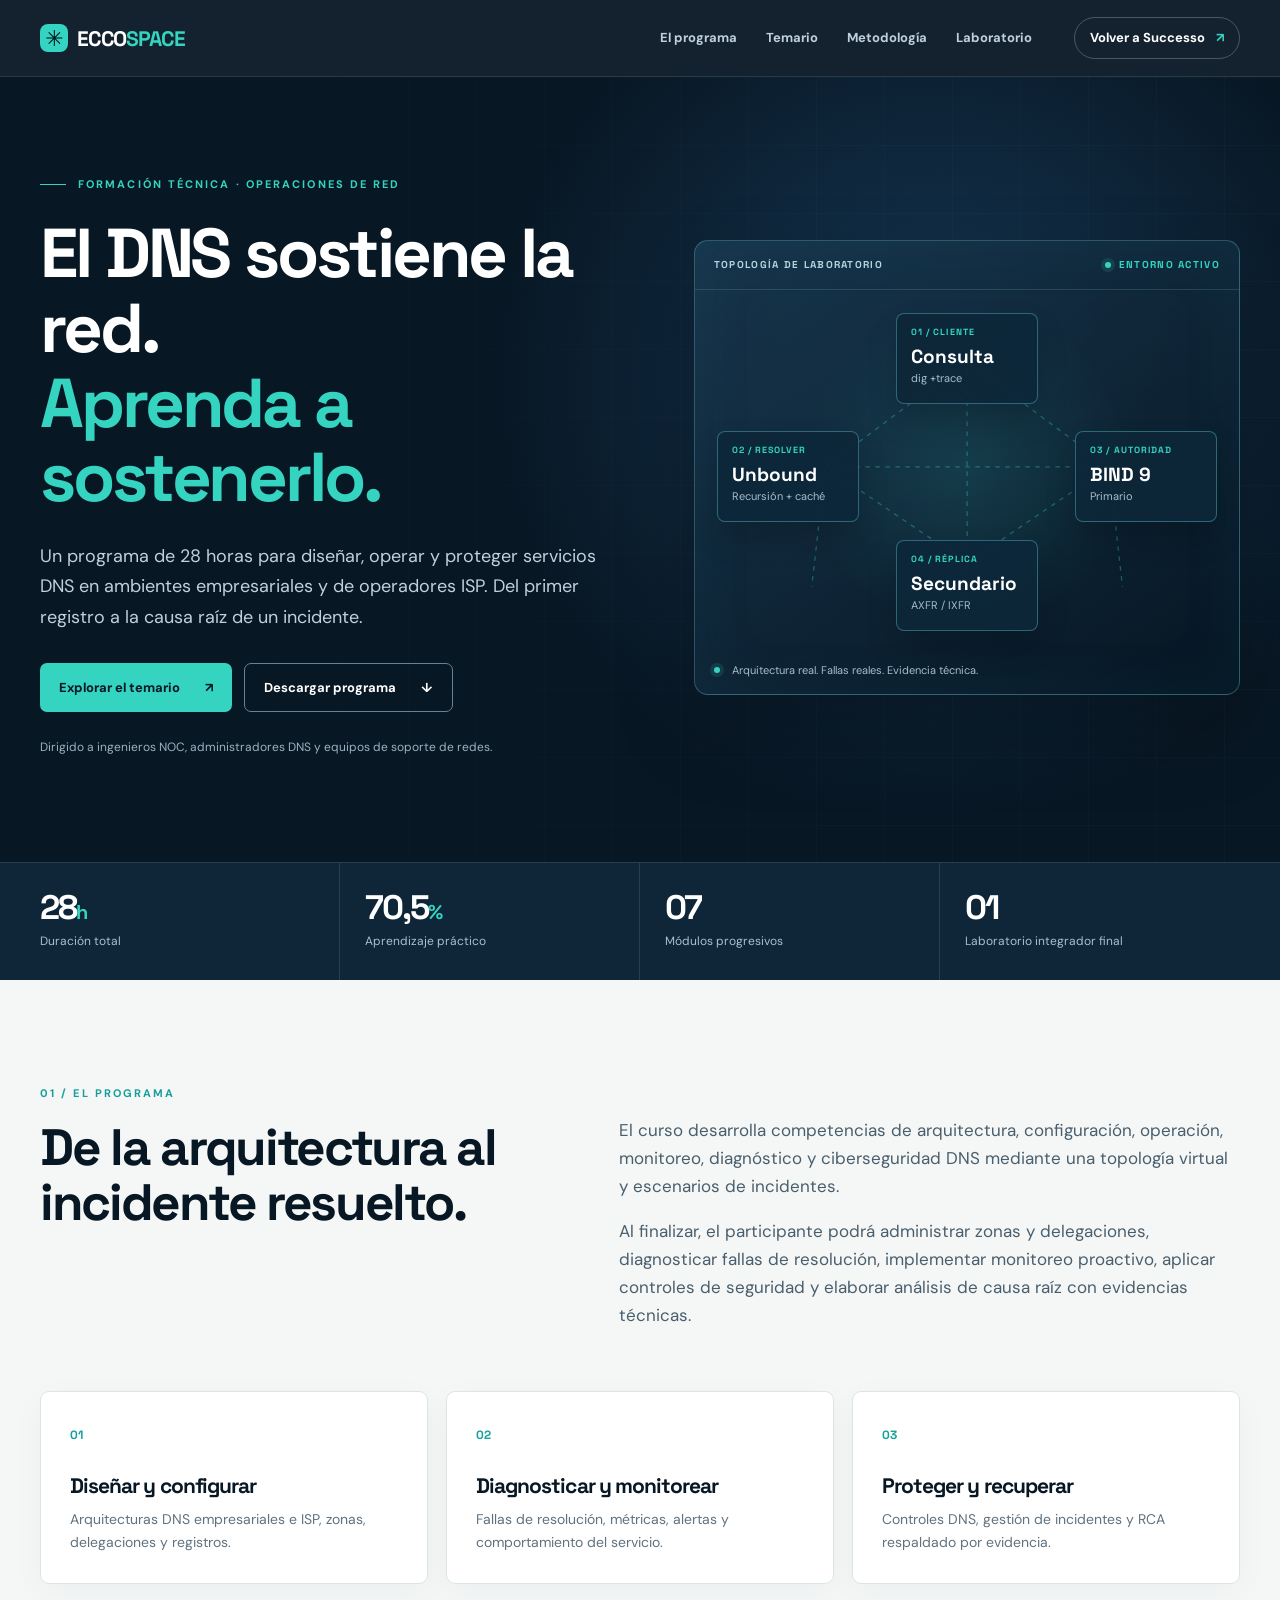
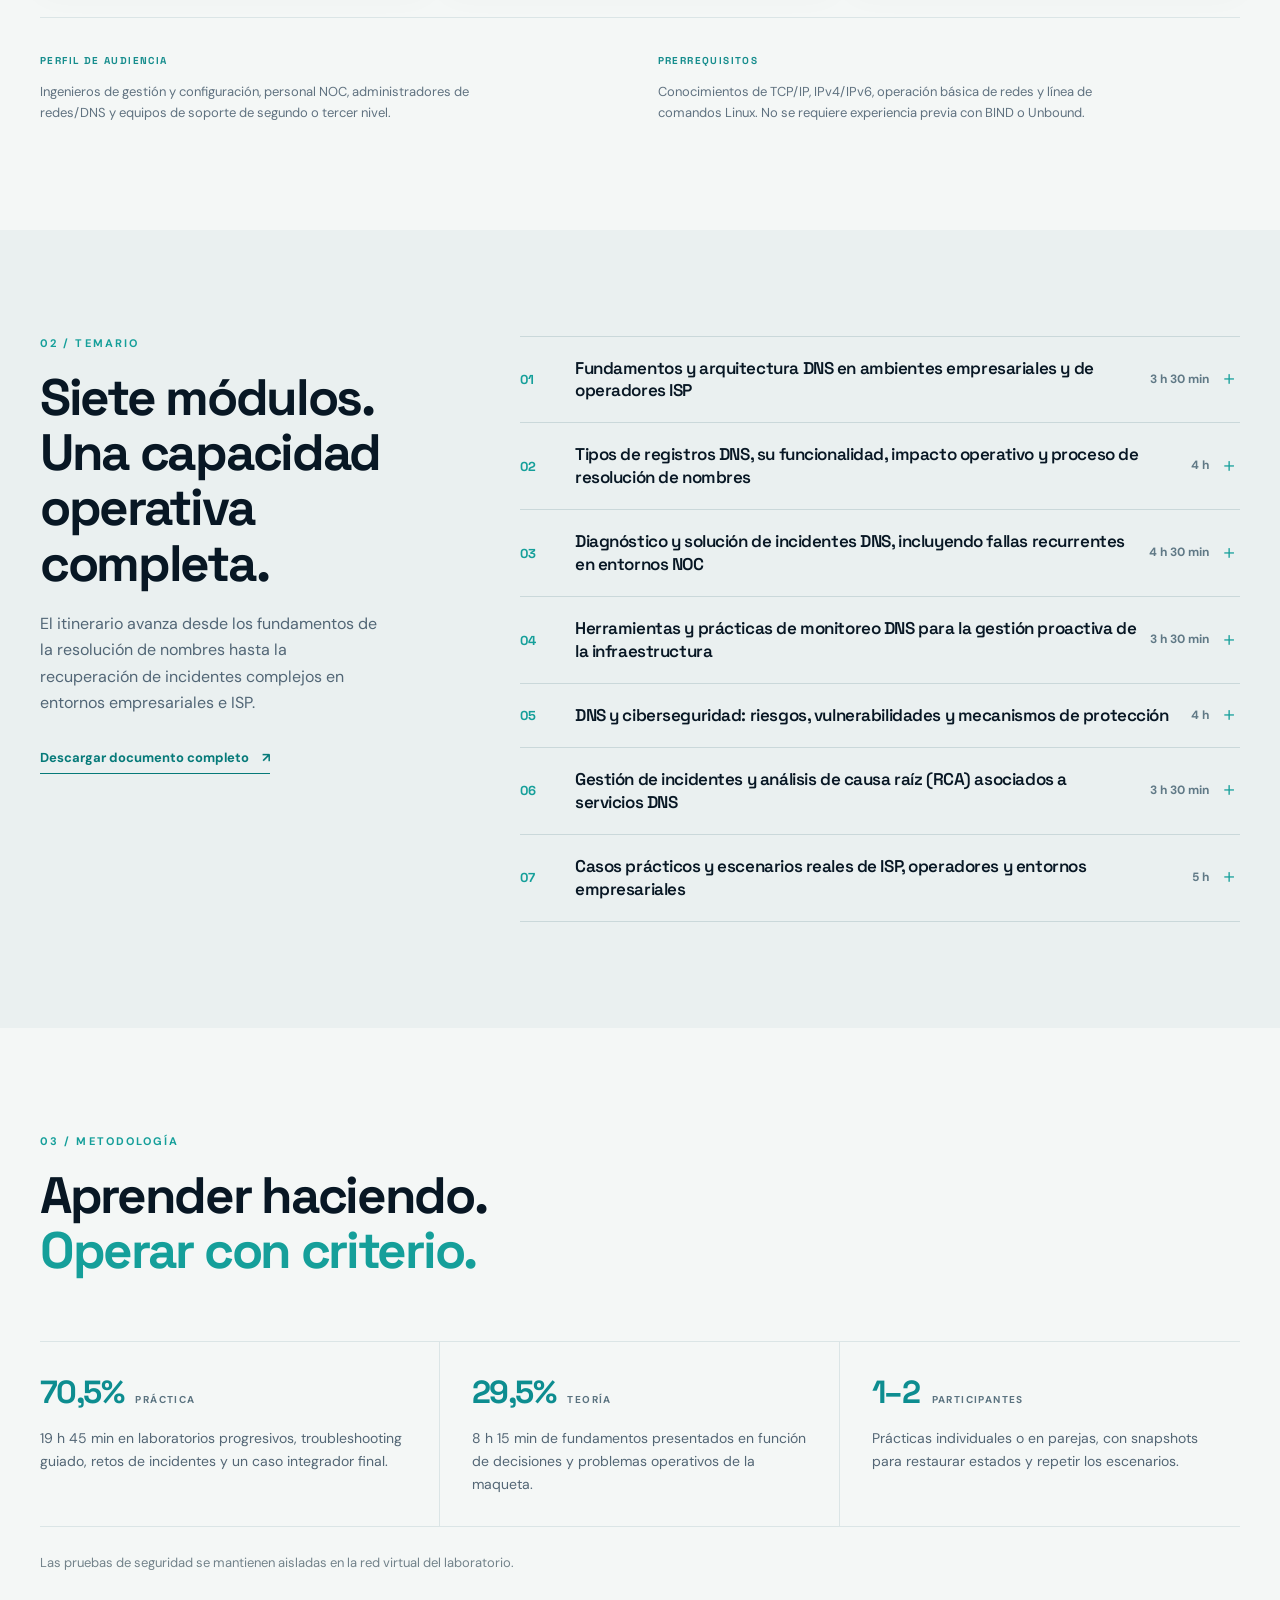
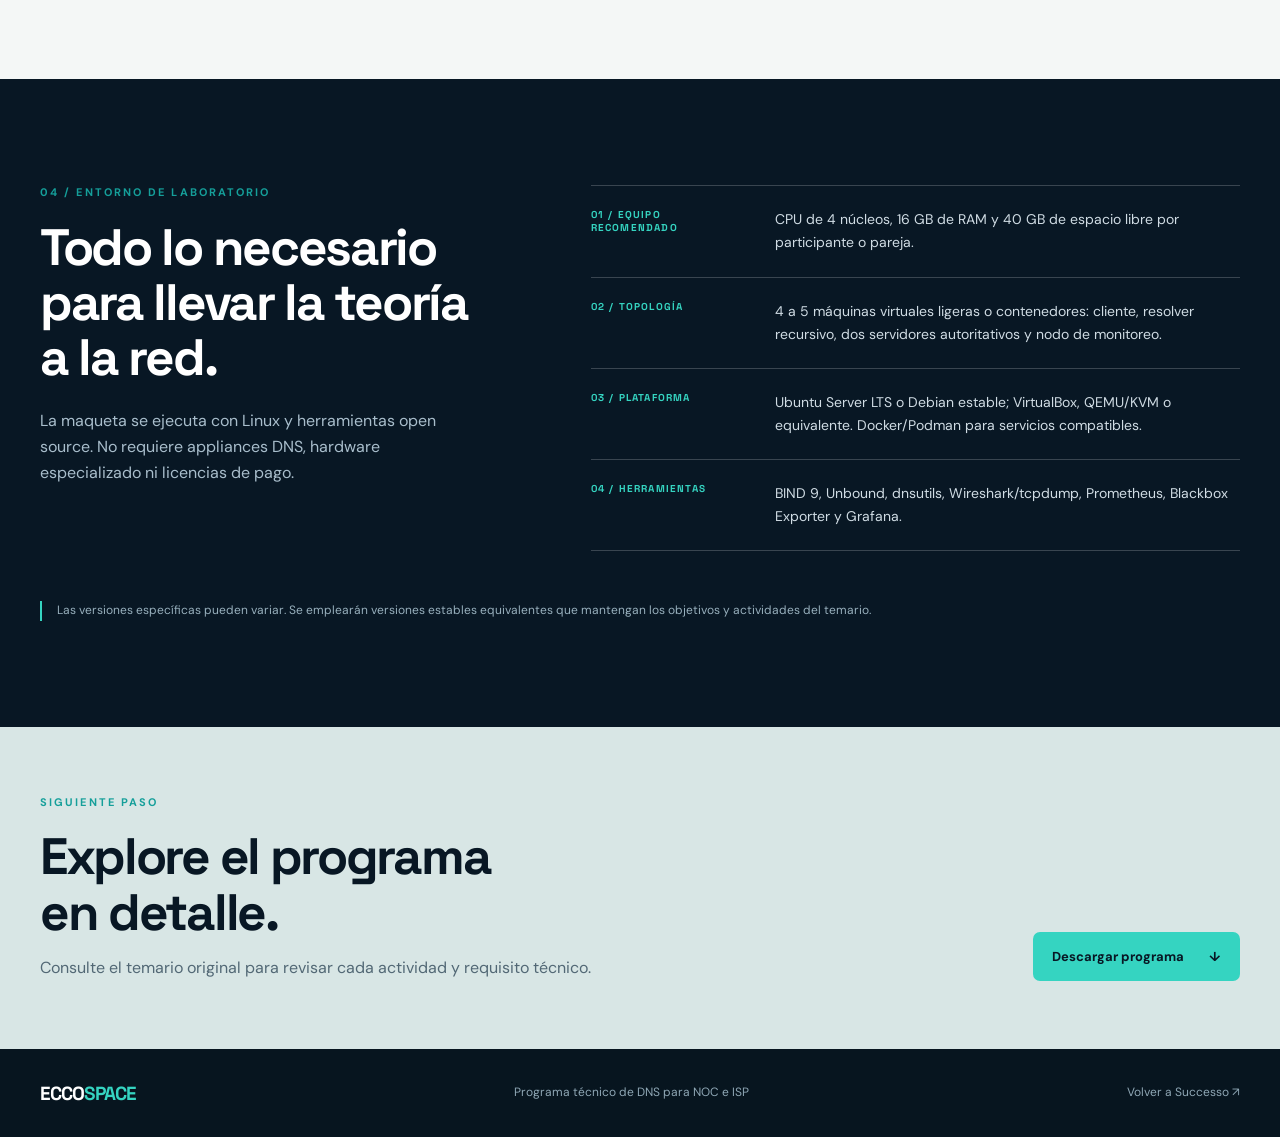
==== eccospace/index.html @ 68e2ef60 "Add Eccospace DNS training page" ====
<!doctype html>
<html lang="es-CO">
  <head>
    <meta charset="utf-8" />
    <meta name="viewport" content="width=device-width, initial-scale=1" />
    <meta name="theme-color" content="#081724" />
    <meta name="description" content="Programa técnico de DNS para operaciones NOC, ISP y entornos empresariales. 28 horas, siete módulos y laboratorios prácticos de arquitectura, diagnóstico, monitoreo, seguridad y RCA." />
    <title>Eccospace | DNS para operaciones NOC e ISP</title>
    <link rel="canonical" href="https://www.successo.com.co/eccospace" />
    <link rel="preconnect" href="https://fonts.googleapis.com" />
    <link rel="preconnect" href="https://fonts.gstatic.com" crossorigin />
    <link href="https://fonts.googleapis.com/css2?family=DM+Sans:wght@400;500;600;700&family=Space+Grotesk:wght@400;500;600;700&display=swap" rel="stylesheet" />
    <link rel="stylesheet" href="/eccospace/styles.css" />
    <link rel="icon" href="/assets/brand/logo-constructora.png" type="image/png" />
  </head>
  <body>
    <a class="skip-link" href="#contenido">Saltar al contenido</a>
    <header class="es-header">
      <div class="wrap header-inner">
        <a class="wordmark" href="/eccospace" aria-label="Eccospace, inicio"><span class="wordmark-symbol" aria-hidden="true">✳</span> ECCO<span>SPACE</span></a>
        <nav class="header-nav" aria-label="Navegación de Eccospace">
          <a href="#programa">El programa</a>
          <a href="#temario">Temario</a>
          <a href="#metodologia">Metodología</a>
          <a href="#laboratorio">Laboratorio</a>
        </nav>
        <a class="back-link" href="/">Volver a Successo <span aria-hidden="true">↗</span></a>
      </div>
    </header>

    <main id="contenido">
      <section class="hero" aria-labelledby="hero-title">
        <div class="hero-grid" aria-hidden="true"></div>
        <div class="wrap hero-layout">
          <div class="hero-copy">
            <p class="eyebrow"><span class="eyebrow-line"></span> FORMACIÓN TÉCNICA · OPERACIONES DE RED</p>
            <h1 id="hero-title">El DNS sostiene la red.<br /><em>Aprenda a sostenerlo.</em></h1>
            <p class="hero-lead">Un programa de 28 horas para diseñar, operar y proteger servicios DNS en ambientes empresariales y de operadores ISP. Del primer registro a la causa raíz de un incidente.</p>
            <div class="hero-actions">
              <a class="button button-primary" href="#temario">Explorar el temario <span aria-hidden="true">↗</span></a>
              <a class="button button-outline" href="/assets/docs/eccospace-dns-noc-isp.docx" download>Descargar programa <span aria-hidden="true">↓</span></a>
            </div>
            <p class="hero-note">Dirigido a ingenieros NOC, administradores DNS y equipos de soporte de redes.</p>
          </div>
          <div class="hero-visual" aria-hidden="true">
            <div class="visual-top"><span>TOPOLOGÍA DE LABORATORIO</span><span class="live-dot">ENTORNO ACTIVO</span></div>
            <svg class="network-lines" viewBox="0 0 520 460" preserveAspectRatio="xMidYMid meet" xmlns="http://www.w3.org/2000/svg"><path d="M260 94 104 210 260 316 416 210 260 94ZM260 94v222M104 210h312" /><path d="M104 210 89 342m327-132 15 132M260 316v65" /></svg>
            <div class="network-node node-client"><small>01 / CLIENTE</small><strong>Consulta</strong><span>dig +trace</span></div>
            <div class="network-node node-resolver"><small>02 / RESOLVER</small><strong>Unbound</strong><span>Recursión + caché</span></div>
            <div class="network-node node-primary"><small>03 / AUTORIDAD</small><strong>BIND 9</strong><span>Primario</span></div>
            <div class="network-node node-secondary"><small>04 / RÉPLICA</small><strong>Secundario</strong><span>AXFR / IXFR</span></div>
            <div class="network-caption"><span class="caption-pulse"></span> Arquitectura real. Fallas reales. Evidencia técnica.</div>
          </div>
        </div>
      </section>

      <section class="stats-strip" aria-label="Datos del curso">
        <div class="wrap stats-grid">
          <div><strong>28<span>h</span></strong><p>Duración total</p></div>
          <div><strong>70,5<span>%</span></strong><p>Aprendizaje práctico</p></div>
          <div><strong>07</strong><p>Módulos progresivos</p></div>
          <div><strong>01</strong><p>Laboratorio integrador final</p></div>
        </div>
      </section>

      <section id="programa" class="section section-light">
        <div class="wrap intro-grid">
          <div><p class="section-kicker">01 / EL PROGRAMA</p><h2>De la arquitectura al incidente resuelto.</h2></div>
          <div class="intro-copy"><p>El curso desarrolla competencias de arquitectura, configuración, operación, monitoreo, diagnóstico y ciberseguridad DNS mediante una topología virtual y escenarios de incidentes.</p><p>Al finalizar, el participante podrá administrar zonas y delegaciones, diagnosticar fallas de resolución, implementar monitoreo proactivo, aplicar controles de seguridad y elaborar análisis de causa raíz con evidencias técnicas.</p></div>
        </div>
        <div class="wrap outcomes-grid" aria-label="Competencias principales">
          <article><span class="outcome-number">01</span><h3>Diseñar y configurar</h3><p>Arquitecturas DNS empresariales e ISP, zonas, delegaciones y registros.</p></article>
          <article><span class="outcome-number">02</span><h3>Diagnosticar y monitorear</h3><p>Fallas de resolución, métricas, alertas y comportamiento del servicio.</p></article>
          <article><span class="outcome-number">03</span><h3>Proteger y recuperar</h3><p>Controles DNS, gestión de incidentes y RCA respaldado por evidencia.</p></article>
        </div>
        <div class="wrap audience-row">
          <div><span>PERFIL DE AUDIENCIA</span><p>Ingenieros de gestión y configuración, personal NOC, administradores de redes/DNS y equipos de soporte de segundo o tercer nivel.</p></div>
          <div><span>PRERREQUISITOS</span><p>Conocimientos de TCP/IP, IPv4/IPv6, operación básica de redes y línea de comandos Linux. No se requiere experiencia previa con BIND o Unbound.</p></div>
        </div>
      </section>

      <section id="temario" class="section section-syllabus">
        <div class="wrap syllabus-layout">
          <div class="syllabus-intro"><p class="section-kicker">02 / TEMARIO</p><h2>Siete módulos.<br />Una capacidad operativa completa.</h2><p>El itinerario avanza desde los fundamentos de la resolución de nombres hasta la recuperación de incidentes complejos en entornos empresariales e ISP.</p><a class="text-link" href="/assets/docs/eccospace-dns-noc-isp.docx" download>Descargar documento completo <span aria-hidden="true">↗</span></a></div>
          <div class="module-list">
            <details class="module">
<summary><span class="module-number">01</span><span class="module-title">Fundamentos y arquitectura DNS en ambientes empresariales y de operadores ISP</span><span class="module-duration">3 h 30 min</span><span class="module-plus" aria-hidden="true">+</span></summary>
<div class="module-body">
<ul>
<li>Funci&#243;n del DNS dentro de la infraestructura IP y dependencia de aplicaciones, correo, navegaci&#243;n y servicios de red.</li>
<li>Estructura jer&#225;rquica: espacio de nombres, dominios, zonas, servidores ra&#237;z, TLD y servidores autoritativos.</li>
<li>Componentes del servicio: stub resolver, resolver recursivo/cach&#233;, forwarder, servidor autoritativo primario y secundario.</li>
<li>Resoluci&#243;n recursiva e iterativa; delegaci&#243;n de zonas, glue records, cach&#233; y TTL.</li>
<li>Arquitecturas empresariales e ISP: separaci&#243;n de roles, DNS interno/externo, redundancia, alta disponibilidad, escalabilidad y concepto de Anycast.</li>
<li>Transporte DNS sobre UDP/TCP 53, EDNS(0) y consideraciones b&#225;sicas para IPv4/IPv6.</li>
</ul>
<h3>Pr&#225;ctica de laboratorio: Construcci&#243;n de una mini-arquitectura DNS Enterprise/ISP (2 h 15 min)</h3>
<ul>
<li>Desplegar en m&#225;quinas virtuales o contenedores un cliente, un resolver recursivo Unbound y servidores BIND autoritativos primario/secundario.</li>
<li>Crear una jerarqu&#237;a DNS privada con zona padre e hija para observar delegaci&#243;n y autoridad.</li>
<li>Ejecutar consultas recursivas e iterativas con dig y dig +trace.</li>
<li>Capturar tr&#225;fico con tcpdump/Wireshark e identificar consultas, respuestas, puertos, servidores consultados y tiempos de resoluci&#243;n.</li>
</ul>
<p class="module-note">Laboratorio realizable con Linux y software open source; no requiere appliances DNS ni hardware de red especializado.</p>
</div></details>
<details class="module">
<summary><span class="module-number">02</span><span class="module-title">Tipos de registros DNS, su funcionalidad, impacto operativo y proceso de resoluci&#243;n de nombres</span><span class="module-duration">4 h</span><span class="module-plus" aria-hidden="true">+</span></summary>
<div class="module-body">
<p class="distribution">Distribuci&#243;n: Teor&#237;a 1 h 15 min | Pr&#225;ctica 2 h 45 min</p>
<ul>
<li>Estructura de archivos de zona y par&#225;metros operativos del registro SOA.</li>
<li>Registros A, AAAA, CNAME, MX, NS, PTR, TXT, SRV y CAA: uso, dependencias e impacto de una configuraci&#243;n incorrecta.</li>
<li>Zonas directas e inversas, delegaciones, subdominios y registros glue.</li>
<li>TTL, cach&#233; positiva y negativa, propagaci&#243;n de cambios y efectos sobre la recuperaci&#243;n de incidentes.</li>
<li>Transferencias de zona AXFR/IXFR, sincronizaci&#243;n primario/secundario y control del serial.</li>
<li>Proceso completo de resoluci&#243;n de nombres desde el cliente hasta la respuesta autoritativa.</li>
</ul>
<h3>Pr&#225;ctica de laboratorio: Administraci&#243;n de zonas, registros y comportamiento de cach&#233; (2 h 45 min)</h3>
<ul>
<li>Crear zonas forward y reverse en BIND y configurar registros A/AAAA, CNAME, MX, NS, PTR, TXT, SRV y CAA.</li>
<li>Configurar servidor secundario y validar transferencias AXFR/IXFR y seriales SOA.</li>
<li>Implementar una delegaci&#243;n de subdominio y validar glue records.</li>
<li>Modificar TTL y observar cach&#233;, expiraci&#243;n y propagaci&#243;n mediante dig, rndc y consultas repetidas.</li>
<li>Analizar con Wireshark la secuencia de resoluci&#243;n y documentar el efecto operativo de cambios de registros.</li>
</ul>
</div></details>
<details class="module">
<summary><span class="module-number">03</span><span class="module-title">Diagn&#243;stico y soluci&#243;n de incidentes DNS, incluyendo fallas recurrentes en entornos NOC</span><span class="module-duration">4 h 30 min</span><span class="module-plus" aria-hidden="true">+</span></summary>
<div class="module-body">
<p class="distribution">Distribuci&#243;n: Teor&#237;a 1 h | Pr&#225;ctica 3 h 30 min</p>
<ul>
<li>Metodolog&#237;a de troubleshooting orientada al NOC: alcance, s&#237;ntomas, punto de falla, hip&#243;tesis, evidencia, correcci&#243;n y validaci&#243;n.</li>
<li>Interpretaci&#243;n de c&#243;digos y respuestas DNS: NOERROR, NXDOMAIN, SERVFAIL, REFUSED, timeout y respuestas incompletas.</li>
<li>Fallas frecuentes: registros incorrectos, cach&#233; desactualizada, delegaci&#243;n/glue defectuosos, secundario desincronizado, serial incorrecto, transferencias bloqueadas y resoluci&#243;n intermitente.</li>
<li>Diagn&#243;stico de conectividad y transporte: UDP/TCP 53, fragmentaci&#243;n/EDNS(0), latencia y reachability hacia servidores autoritativos.</li>
<li>Herramientas de operaci&#243;n: dig, host, nslookup, delv, rndc, journalctl, logs de BIND/Unbound, tcpdump y Wireshark.</li>
<li>Criterios de escalamiento, recolecci&#243;n de evidencias y documentaci&#243;n t&#233;cnica para incidentes DNS.</li>
</ul>
<h3>Pr&#225;ctica de laboratorio: Challenge NOC: diagn&#243;stico de m&#250;ltiples fallas DNS (3 h 30 min)</h3>
<ul>
<li>Recibir una topolog&#237;a con fallas sembradas y un conjunto de s&#237;ntomas reportados por usuarios/monitoreo.</li>
<li>Localizar y corregir incidentes como NXDOMAIN inesperado, SERVFAIL, timeout, delegaci&#243;n err&#243;nea, secundario desactualizado y transferencia de zona fallida.</li>
<li>Correlacionar consultas dig, logs y captura de paquetes para determinar la causa t&#233;cnica.</li>
<li>Restaurar el servicio, validar la resoluci&#243;n desde diferentes clientes y registrar evidencias para escalamiento o cierre.</li>
</ul>
</div></details>
<details class="module">
<summary><span class="module-number">04</span><span class="module-title">Herramientas y pr&#225;cticas de monitoreo DNS para la gesti&#243;n proactiva de la infraestructura</span><span class="module-duration">3 h 30 min</span><span class="module-plus" aria-hidden="true">+</span></summary>
<div class="module-body">
<p class="distribution">Distribuci&#243;n: Teor&#237;a 45 min | Pr&#225;ctica 2 h 45 min</p>
<ul>
<li>Objetivos de monitoreo: disponibilidad, latencia, tasa de errores, estado de resoluci&#243;n, capacidad y comportamiento de cach&#233;.</li>
<li>Monitoreo desde la perspectiva del servicio: consultas sint&#233;ticas, pruebas desde distintos puntos y validaci&#243;n de respuestas esperadas.</li>
<li>Estad&#237;sticas y logging de BIND/Unbound; establecimiento de l&#237;nea base y umbrales operativos.</li>
<li>Prometheus, Blackbox Exporter y Grafana como stack open source para m&#233;tricas, probes DNS, dashboards y alertamiento.</li>
<li>Buenas pr&#225;cticas para reducir falsos positivos, diferenciar falla local/remota y soportar operaci&#243;n proactiva del NOC.</li>
</ul>
<h3>Pr&#225;ctica de laboratorio: Monitoreo proactivo y tablero operativo DNS (2 h 45 min)</h3>
<ul>
<li>Habilitar estad&#237;sticas/logging del servicio DNS y recolectar m&#233;tricas relevantes.</li>
<li>Configurar probes DNS con Prometheus/Blackbox Exporter para validar disponibilidad y tiempo de respuesta.</li>
<li>Construir un dashboard en Grafana con indicadores operativos del servicio.</li>
<li>Definir umbrales y generar alertas controladas ante ca&#237;da del servicio, aumento de latencia y respuestas inesperadas.</li>
<li>Correlacionar una alerta con logs y pruebas activas para determinar el componente afectado.</li>
</ul>
</div></details>
<details class="module">
<summary><span class="module-number">05</span><span class="module-title">DNS y ciberseguridad: riesgos, vulnerabilidades y mecanismos de protecci&#243;n</span><span class="module-duration">4 h</span><span class="module-plus" aria-hidden="true">+</span></summary>
<div class="module-body">
<p class="distribution">Distribuci&#243;n: Teor&#237;a 1 h 15 min | Pr&#225;ctica 2 h 45 min</p>
<ul>
<li>Superficie de ataque del DNS y consecuencias de disponibilidad, integridad y confidencialidad.</li>
<li>Riesgos: spoofing/cache poisoning, abuso de recursi&#243;n abierta, amplification/reflection, DDoS, transferencias de zona no autorizadas, DNS tunneling y manipulaci&#243;n de registros.</li>
<li>Separaci&#243;n de servicios recursivos y autoritativos, ACL, principio de m&#237;nimo privilegio y restricciones de recursion/transferencia.</li>
<li>TSIG para autenticaci&#243;n de transferencias y actualizaciones; Response Rate Limiting (RRL) como control frente a abuso.</li>
<li>DNSSEC: cadena de confianza, DNSKEY, DS y RRSIG; firma, validaci&#243;n y efectos operativos de una cadena rota.</li>
<li>Visibilidad de DNS cifrado (DoT/DoH) y consideraciones para monitoreo y pol&#237;ticas de seguridad del NOC.</li>
</ul>
<h3>Pr&#225;ctica de laboratorio: Hardening, TSIG y DNSSEC en un entorno controlado (2 h 45 min)</h3>
<ul>
<li>Restringir recursion y transferencias de zona mediante ACL y validar intentos permitidos/denegados.</li>
<li>Proteger la transferencia primario-secundario con TSIG.</li>
<li>Firmar una zona con DNSSEC y validar respuestas con dig/delv.</li>
<li>Introducir una falla controlada de validaci&#243;n DNSSEC, identificar el SERVFAIL resultante y restaurar la cadena de confianza.</li>
<li>Aplicar par&#225;metros de hardening y RRL en la maqueta sin generar tr&#225;fico ofensivo hacia redes externas.</li>
</ul>
<p class="module-note">Todas las pruebas de seguridad se ejecutan en una red virtual aislada y controlada.</p>
</div></details>
<details class="module">
<summary><span class="module-number">06</span><span class="module-title">Gesti&#243;n de incidentes y an&#225;lisis de causa ra&#237;z (RCA) asociados a servicios DNS</span><span class="module-duration">3 h 30 min</span><span class="module-plus" aria-hidden="true">+</span></summary>
<div class="module-body">
<p class="distribution">Distribuci&#243;n: Teor&#237;a 1 h | Pr&#225;ctica 2 h 30 min</p>
<ul>
<li>Ciclo de gesti&#243;n del incidente: detecci&#243;n, clasificaci&#243;n, priorizaci&#243;n, diagn&#243;stico, contenci&#243;n, recuperaci&#243;n, validaci&#243;n y cierre.</li>
<li>Construcci&#243;n de l&#237;nea de tiempo y preservaci&#243;n de evidencias: logs, m&#233;tricas, capturas, cambios y resultados de pruebas.</li>
<li>Diferencia entre s&#237;ntoma, causa inmediata y causa ra&#237;z; t&#233;cnicas de 5 porqu&#233;s y &#225;rbol causal aplicadas a DNS.</li>
<li>Definici&#243;n de acciones correctivas y preventivas, responsables, criterios de verificaci&#243;n y seguimiento.</li>
<li>Estructura de un informe RCA/post-incidente y actualizaci&#243;n de runbooks para reducir recurrencia y MTTR.</li>
</ul>
<h3>Pr&#225;ctica de laboratorio: RCA de un incidente DNS con evidencia t&#233;cnica (2 h 30 min)</h3>
<ul>
<li>Recibir un incidente con alertas, logs, capturas y cambios recientes.</li>
<li>Restablecer el servicio y reconstruir la secuencia temporal de eventos.</li>
<li>Identificar causa inmediata, causa ra&#237;z y factores contribuyentes.</li>
<li>Elaborar un RCA con impacto, evidencia, correcci&#243;n aplicada, acciones preventivas y controles de verificaci&#243;n.</li>
<li>Convertir las conclusiones en un runbook operativo reutilizable por el NOC.</li>
</ul>
</div></details>
<details class="module">
<summary><span class="module-number">07</span><span class="module-title">Casos pr&#225;cticos y escenarios reales de ISP, operadores y entornos empresariales</span><span class="module-duration">5 h</span><span class="module-plus" aria-hidden="true">+</span></summary>
<div class="module-body">
<p class="distribution">Distribuci&#243;n: Teor&#237;a 1 h 45 min | Pr&#225;ctica 3 h 15 min</p>
<ul>
<li>Patrones operativos de alta disponibilidad y continuidad: primario/secundario, resiliencia del resolver, redundancia y validaci&#243;n posterior a cambios.</li>
<li>Escenarios empresariales: DNS interno/externo, split DNS, forwarders, dependencias con servicios corporativos y cambios de registros.</li>
<li>Escenarios ISP/operador: delegaciones, servidores autoritativos, cach&#233; recursiva, degradaci&#243;n parcial, picos de consultas y fallas entre dominios administrativos.</li>
<li>An&#225;lisis de incidentes complejos con m&#250;ltiples s&#237;ntomas y m&#225;s de una causa contribuyente.</li>
<li>Buenas pr&#225;cticas de operaci&#243;n: ventanas de cambio, rollback, monitoreo posterior, escalamiento, comunicaci&#243;n y actualizaci&#243;n de conocimiento del NOC.</li>
</ul>
<h3>Pr&#225;ctica de laboratorio: Capstone NOC/ISP: operaci&#243;n, recuperaci&#243;n y RCA (3 h 15 min)</h3>
<ul>
<li>Escenario A - Enterprise: falla de resoluci&#243;n asociada a DNS interno/forwarding y cambio reciente; restauraci&#243;n y validaci&#243;n de dependencias.</li>
<li>Escenario B - ISP autoritativo: delegaci&#243;n inconsistente y secundario desactualizado; correcci&#243;n, sincronizaci&#243;n y verificaci&#243;n desde distintos puntos de consulta.</li>
<li>Escenario C - Seguridad/observabilidad: SERVFAIL por DNSSEC combinado con incremento an&#243;malo de consultas; uso de dashboard, logs y herramientas DNS para aislar causas.</li>
<li>Entregar evidencia de diagn&#243;stico, acciones ejecutadas, validaci&#243;n del servicio, RCA y plan preventivo para cada escenario.</li>
</ul>
<p class="module-note">Los escenarios se construyen a partir de patrones de falla habituales en operaci&#243;n DNS y se ejecutan &#237;ntegramente en laboratorio virtual.</p>
</div></details>

          </div>
        </div>
      </section>

      <section id="metodologia" class="section section-light methodology-section">
        <div class="wrap"><p class="section-kicker">03 / METODOLOGÍA</p><h2>Aprender haciendo.<br /><span>Operar con criterio.</span></h2>
          <div class="method-grid">
            <div class="method-feature"><span class="method-index">70,5% <small>PRÁCTICA</small></span><p>19 h 45 min en laboratorios progresivos, troubleshooting guiado, retos de incidentes y un caso integrador final.</p></div>
            <div class="method-feature"><span class="method-index">29,5% <small>TEORÍA</small></span><p>8 h 15 min de fundamentos presentados en función de decisiones y problemas operativos de la maqueta.</p></div>
            <div class="method-feature"><span class="method-index">1–2 <small>PARTICIPANTES</small></span><p>Prácticas individuales o en parejas, con snapshots para restaurar estados y repetir los escenarios.</p></div>
          </div>
          <p class="method-footnote">Las pruebas de seguridad se mantienen aisladas en la red virtual del laboratorio.</p>
        </div>
      </section>

      <section id="laboratorio" class="section section-lab">
        <div class="wrap lab-grid">
          <div><p class="section-kicker">04 / ENTORNO DE LABORATORIO</p><h2>Todo lo necesario para llevar la teoría a la red.</h2><p class="lab-lead">La maqueta se ejecuta con Linux y herramientas open source. No requiere appliances DNS, hardware especializado ni licencias de pago.</p></div>
          <div class="lab-panel">
            <div><span>01 / EQUIPO RECOMENDADO</span><p>CPU de 4 núcleos, 16 GB de RAM y 40 GB de espacio libre por participante o pareja.</p></div>
            <div><span>02 / TOPOLOGÍA</span><p>4 a 5 máquinas virtuales ligeras o contenedores: cliente, resolver recursivo, dos servidores autoritativos y nodo de monitoreo.</p></div>
            <div><span>03 / PLATAFORMA</span><p>Ubuntu Server LTS o Debian estable; VirtualBox, QEMU/KVM o equivalente. Docker/Podman para servicios compatibles.</p></div>
            <div><span>04 / HERRAMIENTAS</span><p>BIND 9, Unbound, dnsutils, Wireshark/tcpdump, Prometheus, Blackbox Exporter y Grafana.</p></div>
          </div>
        </div>
        <div class="wrap lab-note">Las versiones específicas pueden variar. Se emplearán versiones estables equivalentes que mantengan los objetivos y actividades del temario.</div>
      </section>

      <section class="closing-section"><div class="wrap closing-inner"><div><p class="section-kicker">SIGUIENTE PASO</p><h2>Explore el programa<br />en detalle.</h2><p>Consulte el temario original para revisar cada actividad y requisito técnico.</p></div><a class="button button-primary" href="/assets/docs/eccospace-dns-noc-isp.docx" download>Descargar programa <span aria-hidden="true">↓</span></a></div></section>
    </main>

    <footer class="es-footer"><div class="wrap footer-inner"><span class="footer-brand">ECCO<span>SPACE</span></span><span>Programa técnico de DNS para NOC e ISP</span><a href="/">Volver a Successo ↗</a></div></footer>
    <script src="/eccospace/main.js" defer></script>
  </body>
</html>
---- eccospace/styles.css ----
:root{--ink:#081724;--ink-2:#102637;--ink-3:#183349;--paper:#f4f7f6;--white:#fff;--muted:#607280;--teal:#35d4c1;--blue:#548ae8;--line:#dbe5e6;--font-body:"DM Sans",system-ui,sans-serif;--font-display:"Space Grotesk",system-ui,sans-serif}
*,*::before,*::after{box-sizing:border-box}
html{scroll-behavior:smooth;scroll-padding-top:85px}
body{margin:0;color:var(--ink);background:var(--paper);font:400 16px/1.65 var(--font-body);-webkit-font-smoothing:antialiased}
button,a{font:inherit}a{color:inherit;text-decoration:none}a:focus-visible,summary:focus-visible{outline:3px solid var(--teal);outline-offset:4px}img{display:block;max-width:100%}h1,h2,h3,p{margin-top:0}h1,h2,h3{font-family:var(--font-display);letter-spacing:-.045em;line-height:1.08}.wrap{width:min(100% - 48px,1200px);margin-inline:auto}.skip-link{position:absolute;z-index:1000;top:-80px;left:24px;background:var(--teal);padding:10px 16px;font-weight:700}.skip-link:focus{top:12px}
.es-header{position:sticky;top:0;z-index:100;background:rgba(8,23,36,.95);border-bottom:1px solid rgba(255,255,255,.1);backdrop-filter:blur(18px);color:#fff}.header-inner{min-height:76px;display:flex;align-items:center;gap:42px}.wordmark{font:700 21px/1 var(--font-display);letter-spacing:-.055em;white-space:nowrap}.wordmark span:not(.wordmark-symbol),.footer-brand span{color:var(--teal)}.wordmark-symbol{display:inline-grid;place-items:center;width:28px;height:28px;margin-right:5px;border-radius:8px;background:var(--teal);color:var(--ink);font:700 22px/1 var(--font-display)}.header-nav{display:flex;align-items:center;gap:29px;margin-left:auto}.header-nav a,.back-link{font-size:13px;font-weight:700;color:#bfd0dc;transition:color .2s}.header-nav a:hover,.back-link:hover{color:var(--teal)}.back-link{border:1px solid rgba(255,255,255,.23);padding:9px 15px;border-radius:100px;white-space:nowrap;color:#fff}.back-link span{margin-left:8px;color:var(--teal)}
.hero{position:relative;overflow:hidden;background:radial-gradient(circle at 73% 38%,#153653 0,transparent 42%),var(--ink);color:#fff}.hero-grid{position:absolute;inset:0;opacity:.24;background-image:linear-gradient(rgba(127,202,217,.12) 1px,transparent 1px),linear-gradient(90deg,rgba(127,202,217,.12) 1px,transparent 1px);background-size:68px 68px;mask-image:linear-gradient(90deg,transparent 10%,#000 70%)}.hero-layout{position:relative;display:grid;grid-template-columns:1.05fr .95fr;align-items:center;gap:50px;padding-block:100px 104px;min-height:620px}.eyebrow,.section-kicker{font-size:11px;line-height:1.3;font-weight:700;letter-spacing:.19em}.eyebrow{display:flex;align-items:center;gap:12px;color:var(--teal);margin-bottom:25px}.eyebrow-line{display:block;width:26px;height:1px;background:currentColor}.hero h1{font-size:clamp(42px,5.4vw,70px);max-width:700px;margin-bottom:26px}.hero h1 em{font-style:normal;color:var(--teal)}.hero-lead{font-size:18px;line-height:1.7;color:#c0d0dc;max-width:570px;margin-bottom:30px}.hero-actions{display:flex;flex-wrap:wrap;gap:12px}.button{display:inline-flex;align-items:center;justify-content:center;gap:25px;min-height:49px;padding:13px 19px;border-radius:7px;font-size:13px;font-weight:700;transition:transform .2s,background .2s,border-color .2s}.button:hover{transform:translateY(-3px)}.button-primary{background:var(--teal);color:var(--ink)}.button-primary:hover{background:#76eedf}.button-outline{border:1px solid #678294;color:#fff}.button-outline:hover{border-color:var(--teal);background:rgba(53,212,193,.08)}.hero-note{font-size:12px;color:#9cb2bf;margin:26px 0 0}
.hero-visual{position:relative;height:455px;border:1px solid rgba(116,194,213,.35);border-radius:14px;background:linear-gradient(145deg,rgba(26,56,79,.82),rgba(6,22,34,.92));box-shadow:0 36px 80px rgba(0,0,0,.22),inset 0 0 60px rgba(30,106,135,.1);overflow:hidden}.hero-visual::before{content:"";position:absolute;inset:40px;background:radial-gradient(circle at center,rgba(53,212,193,.12),transparent 55%)}.visual-top{position:absolute;top:0;left:0;right:0;height:49px;border-bottom:1px solid rgba(129,197,217,.19);display:flex;justify-content:space-between;align-items:center;padding:0 19px;font:700 10px var(--font-display);letter-spacing:.13em;color:#b5d4df}.live-dot{display:flex;align-items:center;gap:8px;color:var(--teal)}.live-dot::before,.caption-pulse{content:"";display:block;width:6px;height:6px;border-radius:50%;background:var(--teal);box-shadow:0 0 0 4px rgba(53,212,193,.13)}.network-lines{position:absolute;inset:35px 0 0;width:100%;height:calc(100% - 35px)}.network-lines path{fill:none;stroke:rgba(66,217,213,.33);stroke-width:1.4;stroke-dasharray:5 6}.network-node{position:absolute;width:142px;min-height:91px;padding:12px 14px;border:1px solid rgba(89,192,210,.42);border-radius:8px;background:rgba(13,39,57,.95);box-shadow:0 16px 30px rgba(0,0,0,.17);display:flex;flex-direction:column}.network-node small{font:700 9px var(--font-display);letter-spacing:.12em;color:var(--teal)}.network-node strong{font:700 19px/1.2 var(--font-display);margin-top:8px;color:#fff}.network-node span{font-size:11px;color:#a7bdcc}.node-client{left:50%;top:72px;transform:translateX(-50%)}.node-resolver{left:4%;top:190px}.node-primary{right:4%;top:190px}.node-secondary{left:50%;top:299px;transform:translateX(-50%)}.network-caption{position:absolute;bottom:15px;left:19px;right:19px;display:flex;align-items:center;gap:12px;color:#a7bdcc;font-size:11px}.caption-pulse{flex:none}
.stats-strip{background:#0e2638;color:#fff;border-top:1px solid rgba(255,255,255,.1)}.stats-grid{display:grid;grid-template-columns:repeat(4,1fr)}.stats-grid>div{padding:28px 25px;border-right:1px solid rgba(255,255,255,.11)}.stats-grid>div:first-child{padding-left:0}.stats-grid>div:last-child{border:0}.stats-grid strong{display:block;font:700 34px/1 var(--font-display);letter-spacing:-.06em}.stats-grid strong span{font-size:20px;color:var(--teal)}.stats-grid p{font-size:12px;color:#a9c1ce;margin:7px 0 0}.section{padding-block:106px}.section-light{background:var(--paper)}.section-kicker{color:#159f9a;margin-bottom:20px}.intro-grid{display:grid;grid-template-columns:.85fr 1.15fr;gap:120px;align-items:start}.intro-grid h2,.syllabus-intro h2,.methodology-section h2,.lab-grid h2,.closing-section h2{font-size:clamp(35px,4vw,54px);margin-bottom:0}.intro-copy{font-size:17px;color:#4a5e6d;max-width:650px;padding-top:30px}.intro-copy p:last-child{margin-bottom:0}.outcomes-grid{display:grid;grid-template-columns:repeat(3,1fr);gap:18px;margin-top:62px}.outcomes-grid article{background:#fff;padding:29px;border:1px solid var(--line);border-radius:9px;box-shadow:0 9px 34px rgba(14,39,54,.035)}.outcome-number{font:700 12px var(--font-display);color:#159f9a}.outcomes-grid h3{font-size:21px;margin:28px 0 10px}.outcomes-grid p{color:var(--muted);font-size:14px;line-height:1.65;margin:0}
.audience-row{display:grid;grid-template-columns:1fr 1fr;gap:35px;margin-top:33px;padding-top:28px;border-top:1px solid var(--line)}.audience-row span{font:700 10px var(--font-display);letter-spacing:.14em;color:#168d8d}.audience-row p{margin:8px 0 0;font-size:13px;color:#607280;max-width:490px}.section-syllabus{background:#eaf0f0}.syllabus-layout{display:grid;grid-template-columns:.72fr 1.28fr;gap:75px;align-items:start}.syllabus-intro{position:sticky;top:115px}.syllabus-intro h2{margin-bottom:20px}.syllabus-intro>p:not(.section-kicker){color:#526676;max-width:340px}.text-link{display:inline-block;color:#067a79;font-size:13px;font-weight:700;border-bottom:1px solid currentColor;padding-bottom:5px;margin-top:14px}.text-link span{margin-left:10px}.module-list{border-top:1px solid #cad8da}.module{border-bottom:1px solid #cad8da}.module summary{display:grid;grid-template-columns:42px 1fr auto 18px;align-items:center;gap:13px;padding:20px 0;list-style:none;cursor:pointer}.module summary::-webkit-details-marker{display:none}.module-number{font:700 13px var(--font-display);color:#159f9a}.module-title{font:600 17px/1.35 var(--font-display);letter-spacing:-.025em}.module-duration{white-space:nowrap;color:#607986;font-size:12px;font-weight:700}.module-plus{font:300 23px/1 var(--font-display);color:#159f9a;transition:transform .2s}.module[open] .module-plus{transform:rotate(45deg)}.module-body{padding:0 32px 24px 55px;color:#4d6370;font-size:13px;line-height:1.65}.module-body h3{font-size:14px;letter-spacing:0;margin:23px 0 8px;color:var(--ink)}.module-body ul{margin:8px 0 16px;padding-left:20px}.module-body li{margin:6px 0}.module-body .distribution{font-weight:700;color:#167f83;margin-bottom:14px}.module-body .module-note{font-style:italic;color:#607986;margin-top:12px}
.methodology-section h2 span{color:#159f9a}.method-grid{display:grid;grid-template-columns:repeat(3,1fr);margin-top:62px;border-top:1px solid var(--line);border-bottom:1px solid var(--line)}.method-feature{padding:30px 32px;border-right:1px solid var(--line)}.method-feature:first-child{padding-left:0}.method-feature:last-child{border:0}.method-index{display:block;color:#0d8d90;font:700 32px var(--font-display);letter-spacing:-.05em}.method-index small{font:700 10px var(--font-body);letter-spacing:.14em;color:#5b7380;margin-left:6px}.method-feature p{font-size:14px;color:#536675;margin:15px 0 0}.method-footnote{color:#72828a;font-size:13px;margin:25px 0 0}.section-lab{background:var(--ink);color:#fff}.lab-grid{display:grid;grid-template-columns:.83fr 1.17fr;gap:90px}.lab-grid h2{margin-bottom:22px}.lab-lead{color:#a9becc;max-width:400px}.lab-panel{border-top:1px solid rgba(255,255,255,.2)}.lab-panel>div{display:grid;grid-template-columns:160px 1fr;gap:24px;padding:22px 0;border-bottom:1px solid rgba(255,255,255,.2)}.lab-panel span{font:700 10px var(--font-display);letter-spacing:.12em;color:var(--teal)}.lab-panel p{margin:0;color:#d0dce4;font-size:14px}.lab-note{border-left:2px solid var(--teal);padding-left:15px;margin-top:50px;color:#98b0bd;font-size:12px}.closing-section{background:#d8e6e5;padding-block:68px}.closing-inner{display:flex;align-items:end;justify-content:space-between;gap:30px}.closing-section h2{margin-bottom:15px}.closing-section p:last-child{color:#526875;margin:0}.closing-section .button{flex:none}.es-footer{background:#07151f;color:#8fa7b5}.footer-inner{min-height:88px;display:flex;align-items:center;justify-content:space-between;gap:20px;font-size:12px}.footer-brand{font:700 19px var(--font-display);letter-spacing:-.05em;color:#fff}.footer-inner a:hover{color:var(--teal)}
@media(max-width:1050px){.header-inner{gap:20px}.header-nav{gap:15px}.hero-layout{gap:28px}.hero h1{font-size:clamp(40px,5vw,58px)}.intro-grid{gap:50px}.syllabus-layout{gap:45px}.lab-grid{gap:50px}}
@media(max-width:800px){.header-nav{display:none}.back-link{margin-left:auto}.hero-layout{grid-template-columns:1fr;padding-block:75px}.hero-copy{max-width:650px}.hero-visual{max-width:560px;width:100%;margin-inline:auto}.stats-grid{grid-template-columns:repeat(2,1fr)}.stats-grid>div:nth-child(2){border-right:0}.stats-grid>div:nth-child(-n+2){border-bottom:1px solid rgba(255,255,255,.11)}.stats-grid>div:nth-child(3){padding-left:0}.intro-grid,.syllabus-layout,.lab-grid{grid-template-columns:1fr;gap:28px}.intro-copy{padding-top:0}.syllabus-intro{position:static}.outcomes-grid{margin-top:35px}.section{padding-block:75px}.method-grid{margin-top:36px}.lab-grid{gap:35px}}
@media(max-width:620px){.wrap{width:min(100% - 36px,1200px)}.header-inner{min-height:66px}.wordmark{font-size:18px}.wordmark-symbol{width:25px;height:25px;font-size:19px}.back-link{font-size:11px;padding:7px 10px}.hero-layout{padding-block:64px 70px}.hero h1{font-size:clamp(37px,10vw,51px)}.hero-lead{font-size:16px}.hero-actions{flex-direction:column;align-items:stretch}.hero-visual{height:375px}.network-lines{opacity:.75}.network-node{width:125px;min-height:80px;padding:10px}.network-node strong{font-size:16px}.node-client{top:64px}.node-resolver,.node-primary{top:168px}.node-secondary{top:260px}.network-caption{font-size:9px}.stats-grid>div{padding:21px 10px}.stats-grid strong{font-size:28px}.stats-grid strong span{font-size:16px}.outcomes-grid,.method-grid,.audience-row{grid-template-columns:1fr}.outcomes-grid{gap:12px}.outcomes-grid article{padding:23px}.audience-row{gap:20px}.method-feature,.method-feature:first-child{padding:23px 0;border-right:0;border-bottom:1px solid var(--line)}.method-feature:last-child{border-bottom:0}.module summary{grid-template-columns:27px 1fr 16px;gap:9px}.module-title{font-size:15px}.module-duration{grid-column:2;grid-row:2}.module-plus{grid-column:3;grid-row:1 / span 2}.module-body{padding-left:36px;padding-right:0}.lab-panel>div{grid-template-columns:1fr;gap:7px;padding:18px 0}.closing-inner{display:block}.closing-section .button{margin-top:24px}.footer-inner{flex-wrap:wrap;padding-block:25px;gap:8px 20px}.footer-inner>a{width:100%}}
@media(prefers-reduced-motion:reduce){html{scroll-behavior:auto}*,*::before,*::after{transition-duration:.01ms!important;animation-duration:.01ms!important}}
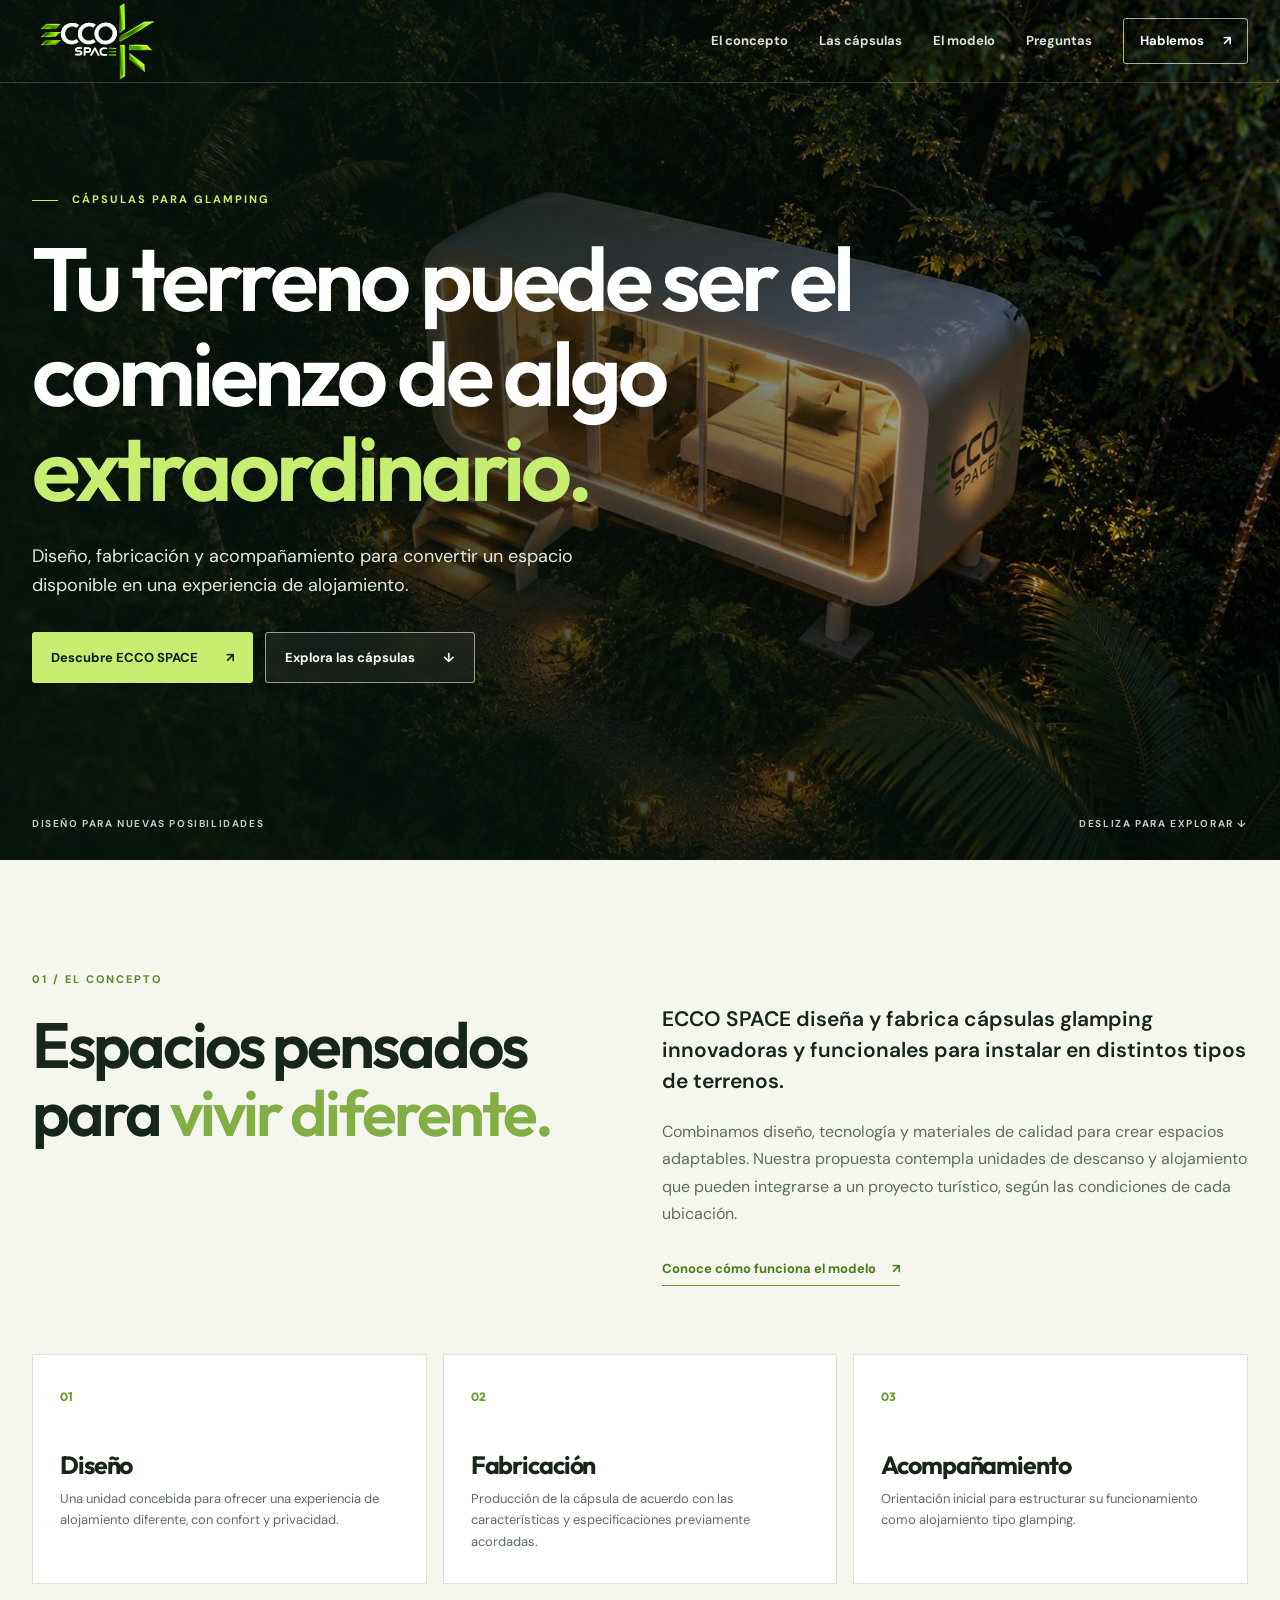
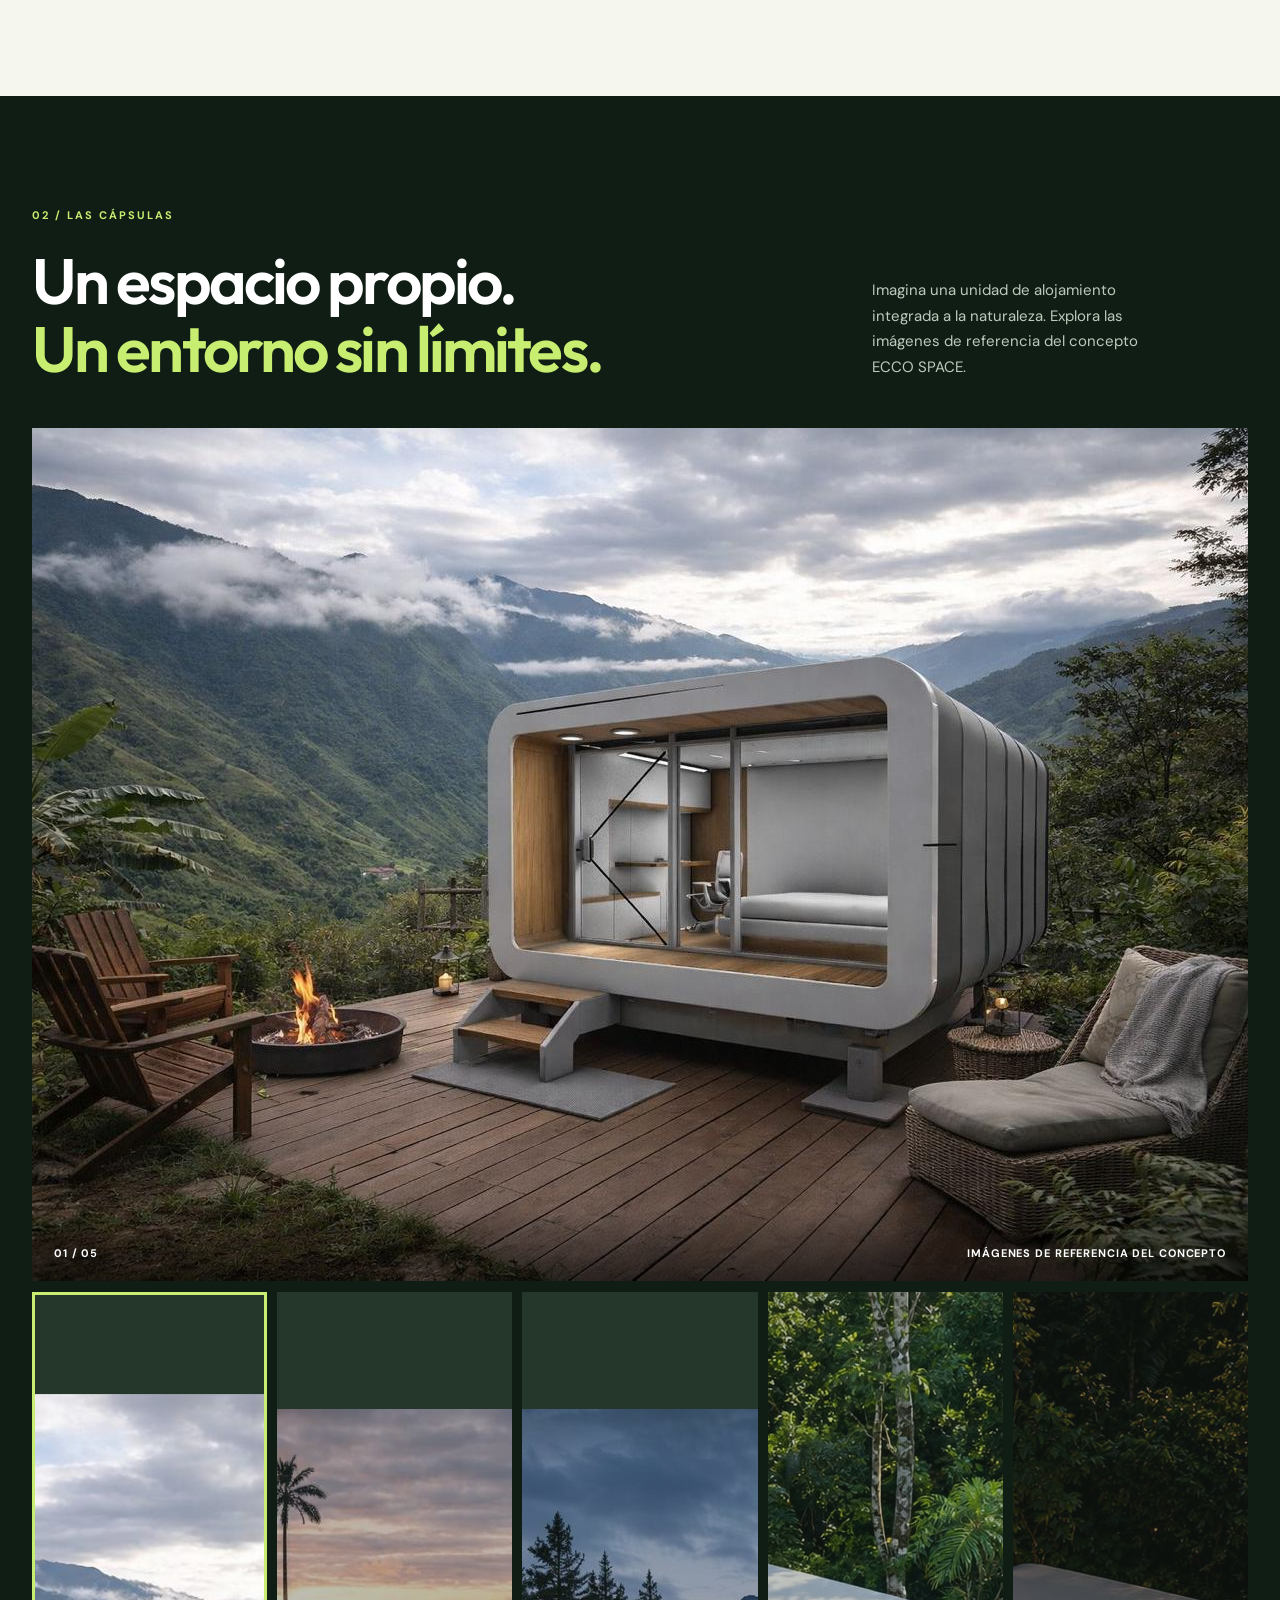
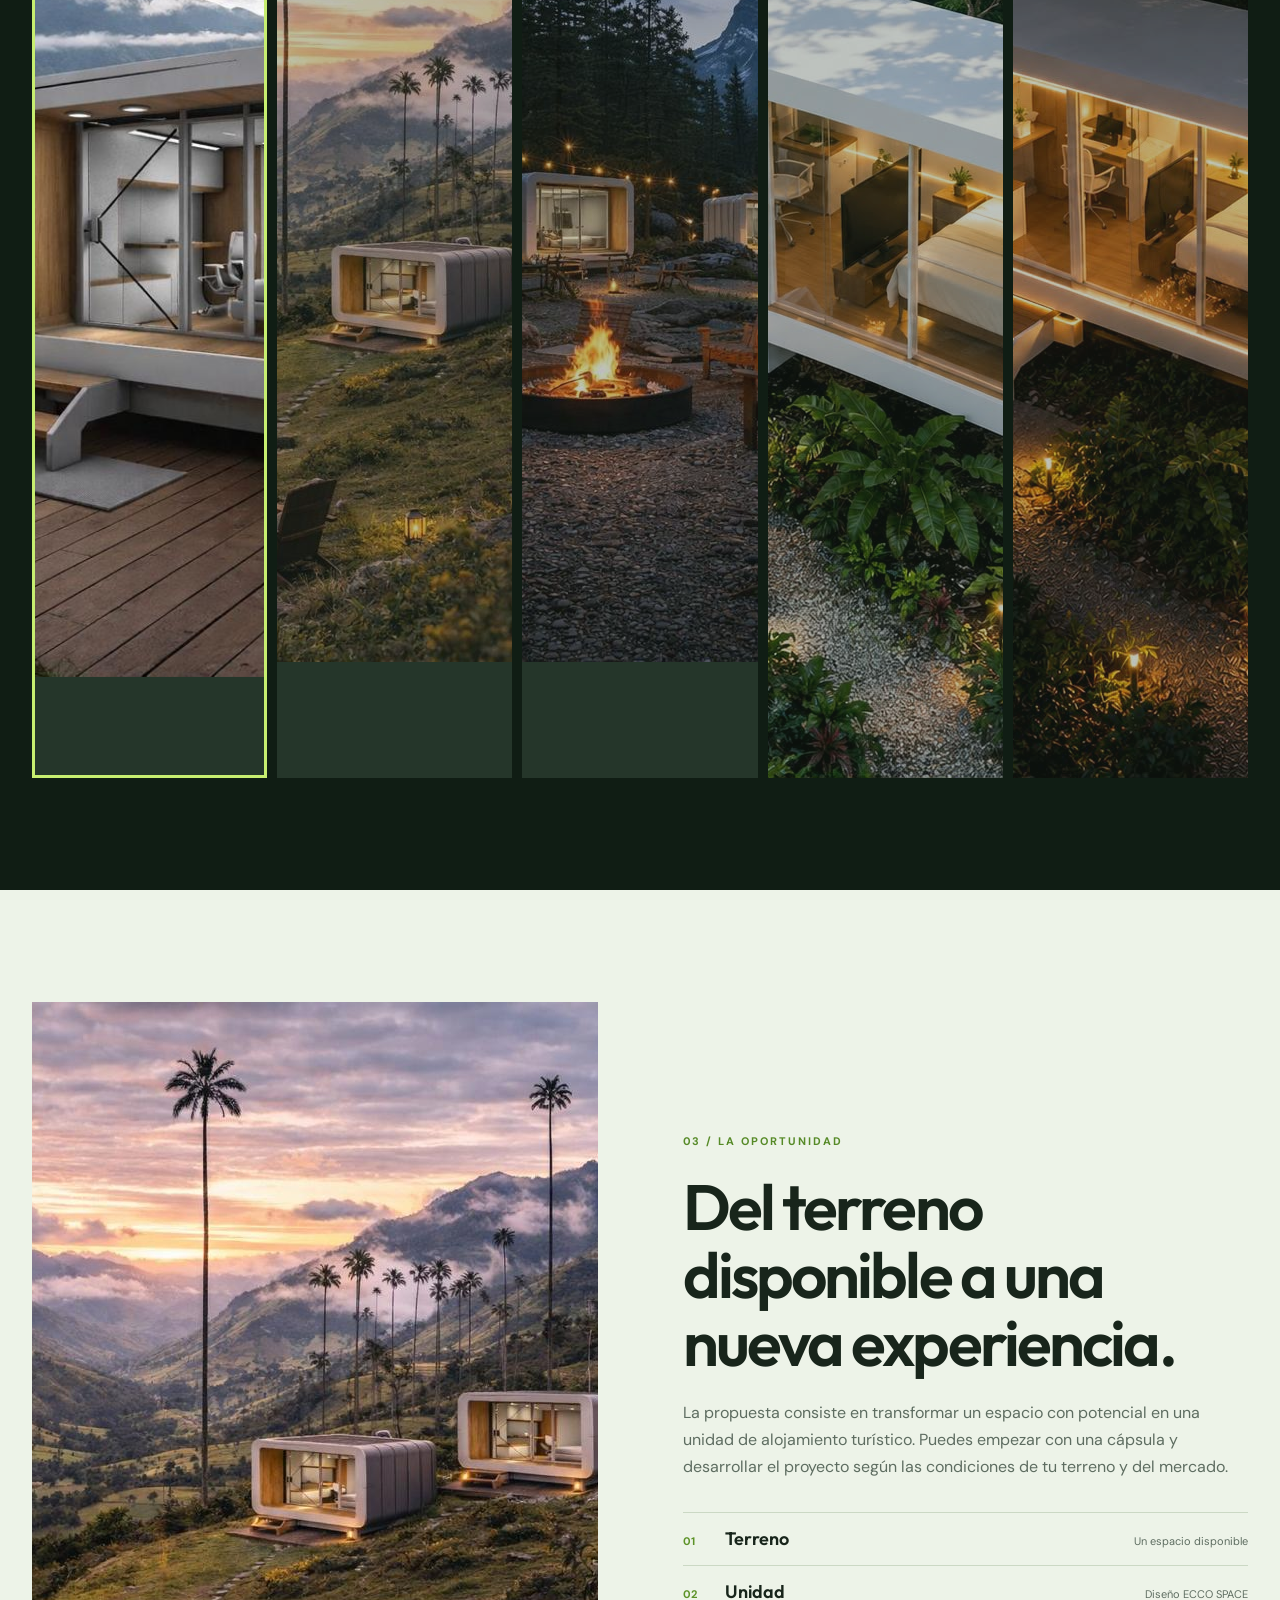
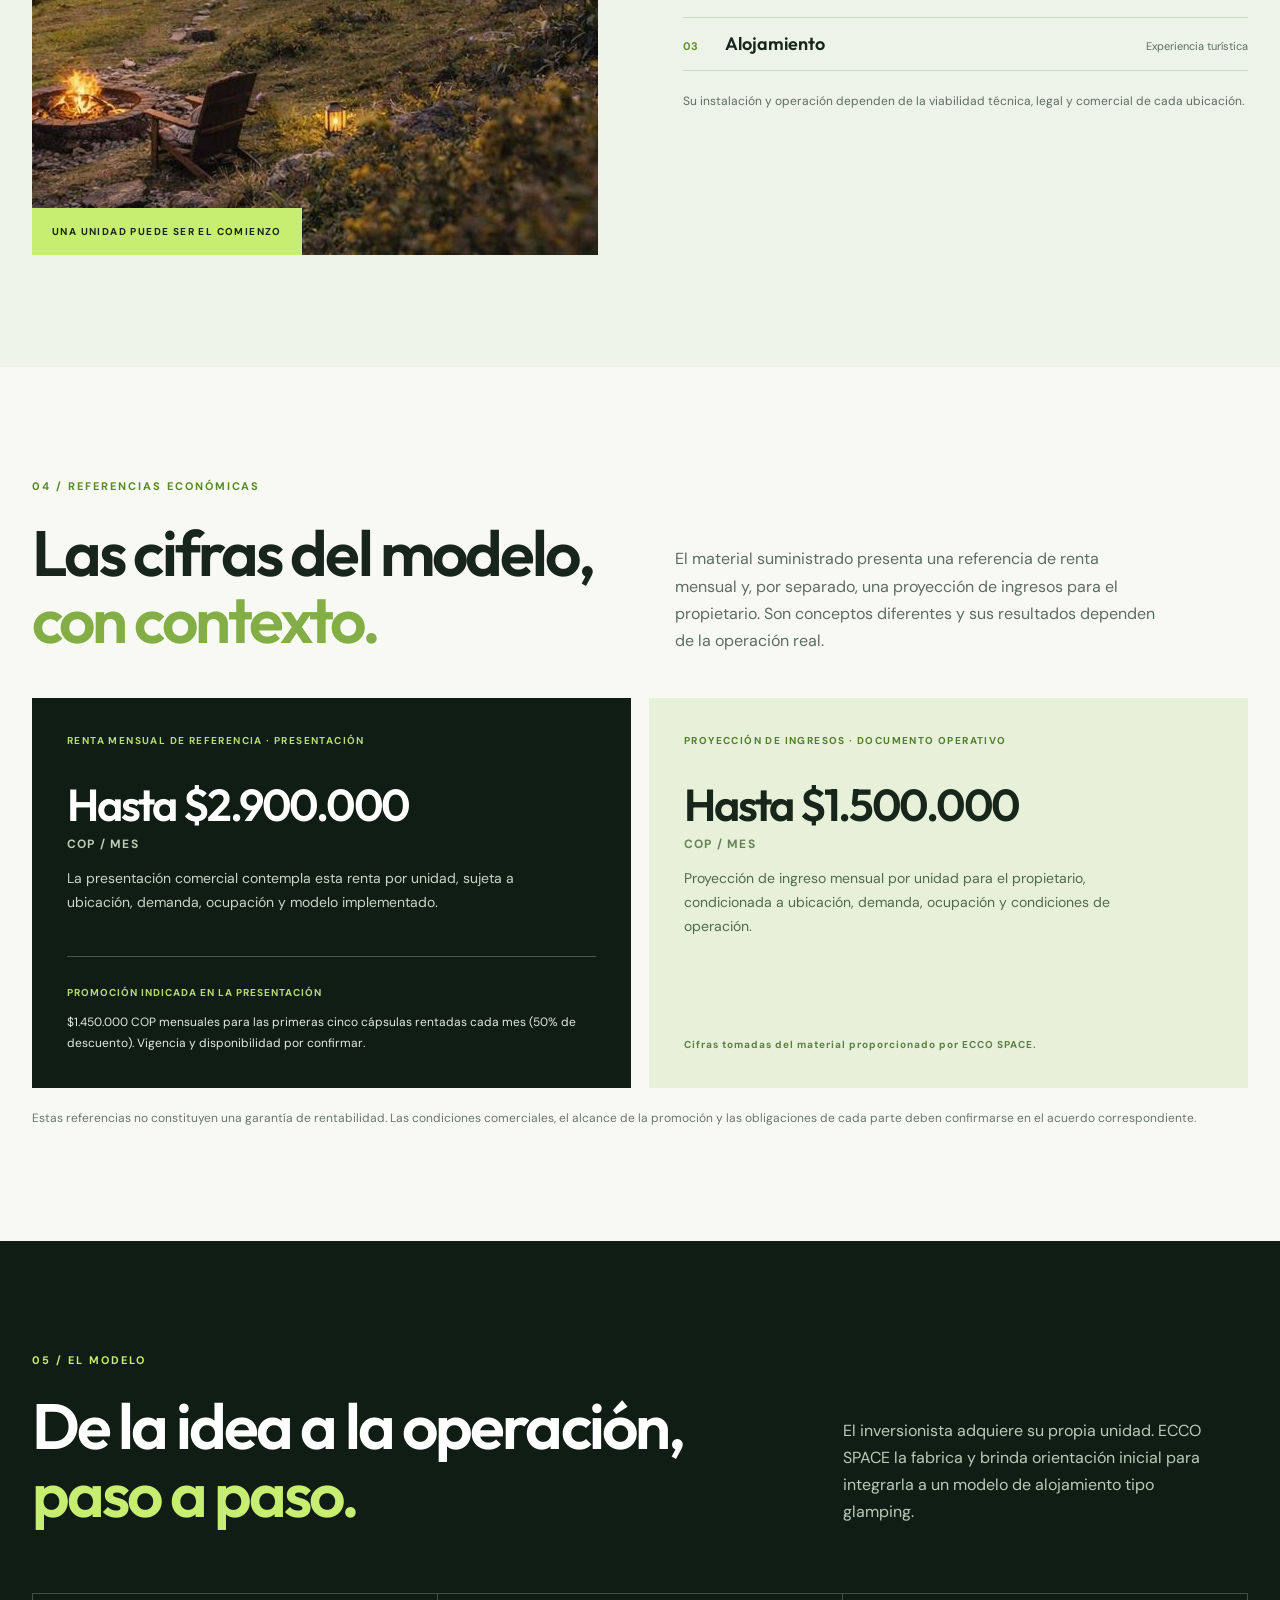
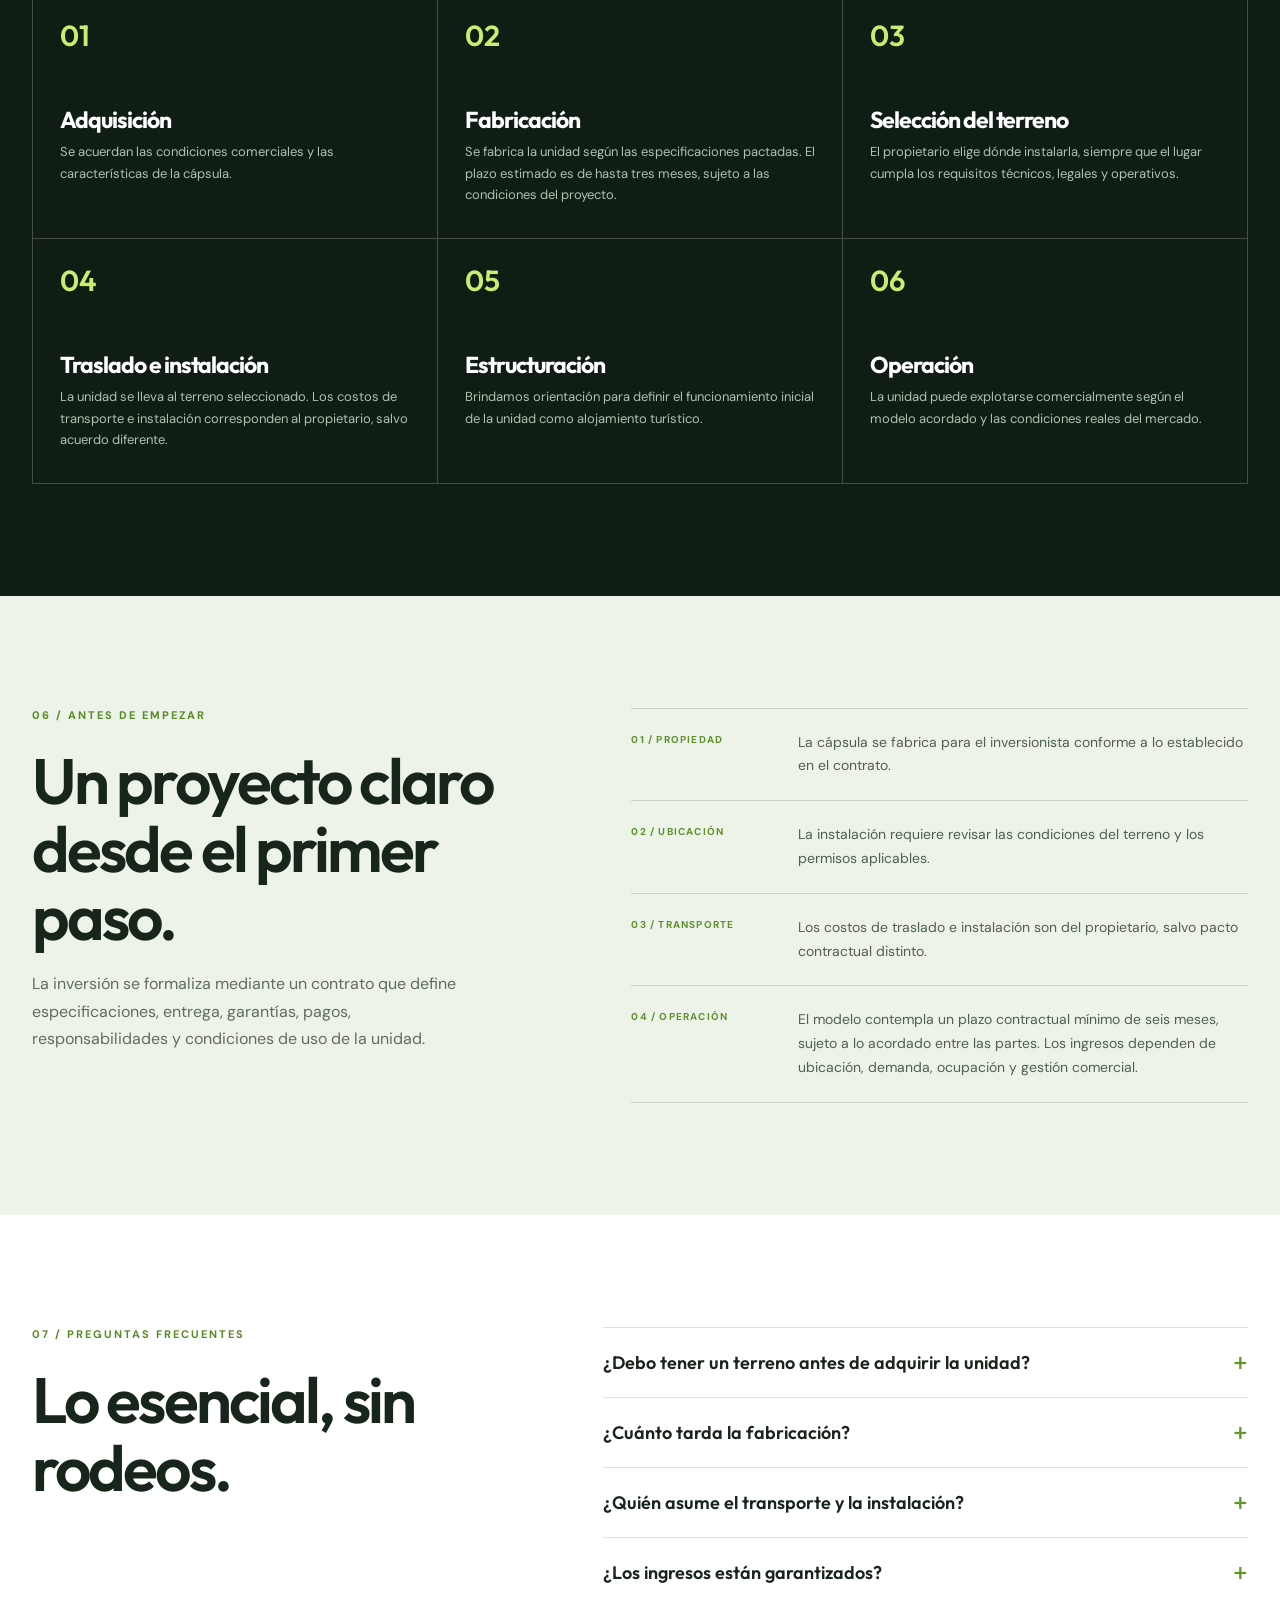
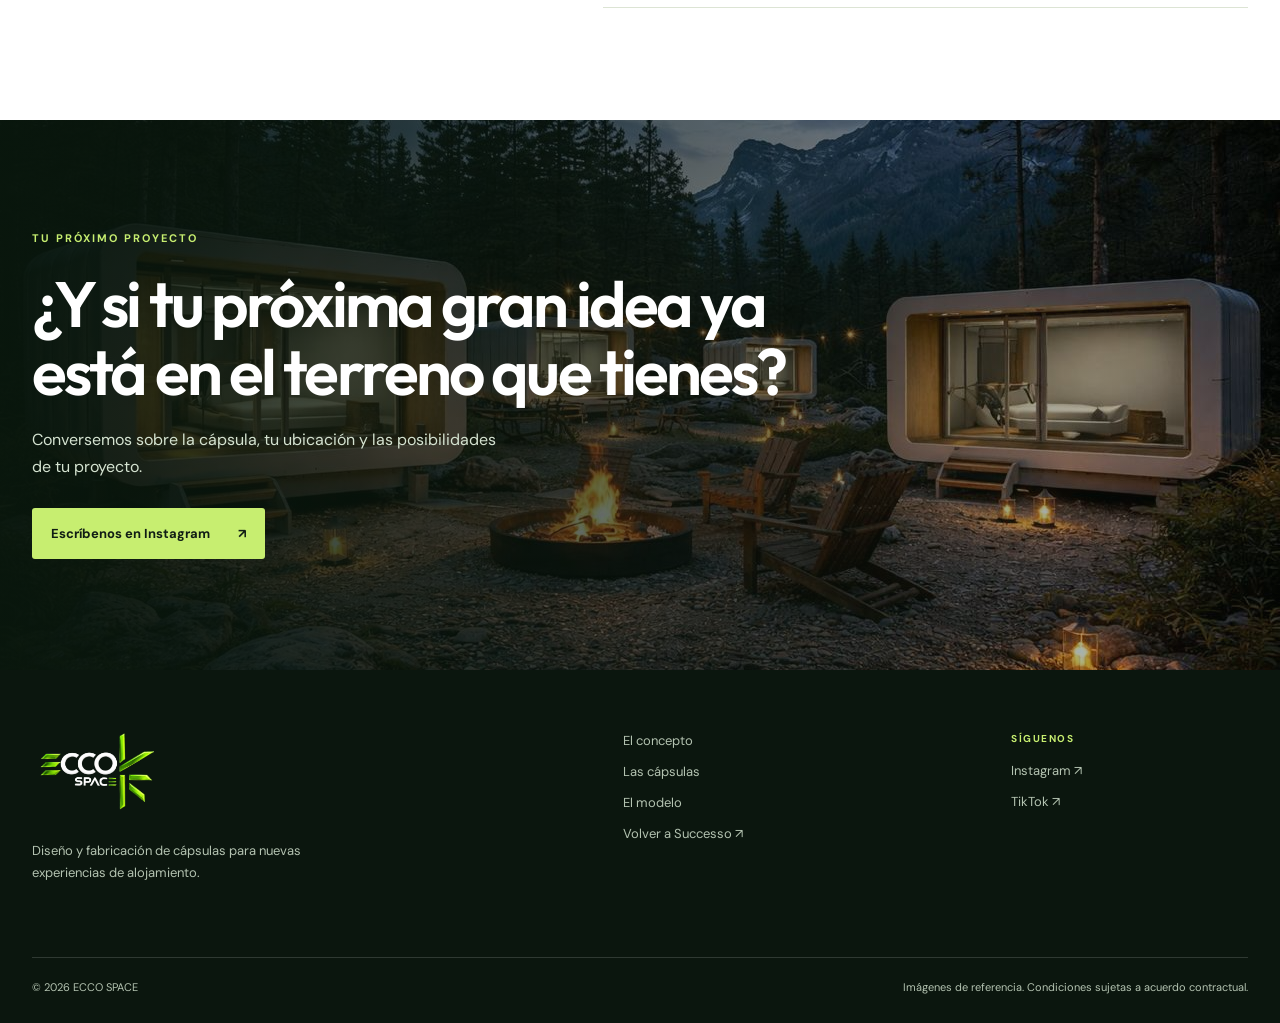
==== commit d0639b04: "Rebuild Eccospace landing from corrected materials" ====
--- a/eccospace/index.html
+++ b/eccospace/index.html
@@ -3,262 +3,142 @@
   <head>
     <meta charset="utf-8" />
     <meta name="viewport" content="width=device-width, initial-scale=1" />
-    <meta name="theme-color" content="#081724" />
-    <meta name="description" content="Programa técnico de DNS para operaciones NOC, ISP y entornos empresariales. 28 horas, siete módulos y laboratorios prácticos de arquitectura, diagnóstico, monitoreo, seguridad y RCA." />
-    <title>Eccospace | DNS para operaciones NOC e ISP</title>
+    <meta name="theme-color" content="#101c13" />
+    <meta name="description" content="ECCO SPACE diseña y fabrica cápsulas para glamping. Conoce el modelo para transformar terrenos disponibles en experiencias de alojamiento." />
+    <meta property="og:type" content="website" />
+    <meta property="og:title" content="ECCO SPACE | Una nueva forma de habitar tu terreno" />
+    <meta property="og:description" content="Cápsulas para glamping: diseño, fabricación y acompañamiento para desarrollar una experiencia de alojamiento." />
+    <meta property="og:image" content="https://www.successo.com.co/assets/eccospace/capsule-forest-night.jpg" />
+    <title>ECCO SPACE | Cápsulas para glamping</title>
     <link rel="canonical" href="https://www.successo.com.co/eccospace" />
     <link rel="preconnect" href="https://fonts.googleapis.com" />
     <link rel="preconnect" href="https://fonts.gstatic.com" crossorigin />
-    <link href="https://fonts.googleapis.com/css2?family=DM+Sans:wght@400;500;600;700&family=Space+Grotesk:wght@400;500;600;700&display=swap" rel="stylesheet" />
+    <link href="https://fonts.googleapis.com/css2?family=DM+Sans:wght@400;500;600;700&family=Outfit:wght@400;500;600;700;800&display=swap" rel="stylesheet" />
+    <link rel="preload" as="image" href="/assets/eccospace/capsule-forest-night.jpg" />
     <link rel="stylesheet" href="/eccospace/styles.css" />
-    <link rel="icon" href="/assets/brand/logo-constructora.png" type="image/png" />
+    <link rel="icon" href="/assets/eccospace/logo-dark.png" type="image/png" />
   </head>
   <body>
     <a class="skip-link" href="#contenido">Saltar al contenido</a>
-    <header class="es-header">
-      <div class="wrap header-inner">
-        <a class="wordmark" href="/eccospace" aria-label="Eccospace, inicio"><span class="wordmark-symbol" aria-hidden="true">✳</span> ECCO<span>SPACE</span></a>
-        <nav class="header-nav" aria-label="Navegación de Eccospace">
-          <a href="#programa">El programa</a>
-          <a href="#temario">Temario</a>
-          <a href="#metodologia">Metodología</a>
-          <a href="#laboratorio">Laboratorio</a>
+
+    <header class="site-header" id="site-header">
+      <div class="container header-inner">
+        <a class="brand" href="#inicio" aria-label="ECCO SPACE, ir al inicio"><span class="brand-art" aria-hidden="true"></span></a>
+        <button class="menu-toggle" type="button" aria-expanded="false" aria-controls="site-nav" aria-label="Abrir menú"><span></span><span></span></button>
+        <nav class="site-nav" id="site-nav" aria-label="Navegación principal">
+          <a href="#concepto">El concepto</a>
+          <a href="#capsulas">Las cápsulas</a>
+          <a href="#modelo">El modelo</a>
+          <a href="#preguntas">Preguntas</a>
+          <a class="nav-cta" href="#contacto">Hablemos <span aria-hidden="true">↗</span></a>
         </nav>
-        <a class="back-link" href="/">Volver a Successo <span aria-hidden="true">↗</span></a>
       </div>
     </header>
 
     <main id="contenido">
-      <section class="hero" aria-labelledby="hero-title">
-        <div class="hero-grid" aria-hidden="true"></div>
-        <div class="wrap hero-layout">
-          <div class="hero-copy">
-            <p class="eyebrow"><span class="eyebrow-line"></span> FORMACIÓN TÉCNICA · OPERACIONES DE RED</p>
-            <h1 id="hero-title">El DNS sostiene la red.<br /><em>Aprenda a sostenerlo.</em></h1>
-            <p class="hero-lead">Un programa de 28 horas para diseñar, operar y proteger servicios DNS en ambientes empresariales y de operadores ISP. Del primer registro a la causa raíz de un incidente.</p>
-            <div class="hero-actions">
-              <a class="button button-primary" href="#temario">Explorar el temario <span aria-hidden="true">↗</span></a>
-              <a class="button button-outline" href="/assets/docs/eccospace-dns-noc-isp.docx" download>Descargar programa <span aria-hidden="true">↓</span></a>
-            </div>
-            <p class="hero-note">Dirigido a ingenieros NOC, administradores DNS y equipos de soporte de redes.</p>
+      <section class="hero" id="inicio" aria-labelledby="hero-title">
+        <img class="hero-image" src="/assets/eccospace/capsule-forest-night.jpg" width="1448" height="1086" alt="Concepto de cápsula ECCO SPACE iluminada en un entorno natural" fetchpriority="high" />
+        <div class="hero-shade" aria-hidden="true"></div>
+        <div class="container hero-content">
+          <p class="eyebrow eyebrow-light"><span class="eyebrow-line"></span> CÁPSULAS PARA GLAMPING</p>
+          <h1 id="hero-title">Tu terreno puede ser el comienzo de algo <em>extraordinario.</em></h1>
+          <p class="hero-intro">Diseño, fabricación y acompañamiento para convertir un espacio disponible en una experiencia de alojamiento.</p>
+          <div class="hero-actions">
+            <a class="button button-lime" href="#concepto">Descubre ECCO SPACE <span aria-hidden="true">↗</span></a>
+            <a class="button button-glass" href="#capsulas">Explora las cápsulas <span aria-hidden="true">↓</span></a>
           </div>
-          <div class="hero-visual" aria-hidden="true">
-            <div class="visual-top"><span>TOPOLOGÍA DE LABORATORIO</span><span class="live-dot">ENTORNO ACTIVO</span></div>
-            <svg class="network-lines" viewBox="0 0 520 460" preserveAspectRatio="xMidYMid meet" xmlns="http://www.w3.org/2000/svg"><path d="M260 94 104 210 260 316 416 210 260 94ZM260 94v222M104 210h312" /><path d="M104 210 89 342m327-132 15 132M260 316v65" /></svg>
-            <div class="network-node node-client"><small>01 / CLIENTE</small><strong>Consulta</strong><span>dig +trace</span></div>
-            <div class="network-node node-resolver"><small>02 / RESOLVER</small><strong>Unbound</strong><span>Recursión + caché</span></div>
-            <div class="network-node node-primary"><small>03 / AUTORIDAD</small><strong>BIND 9</strong><span>Primario</span></div>
-            <div class="network-node node-secondary"><small>04 / RÉPLICA</small><strong>Secundario</strong><span>AXFR / IXFR</span></div>
-            <div class="network-caption"><span class="caption-pulse"></span> Arquitectura real. Fallas reales. Evidencia técnica.</div>
+        </div>
+        <div class="container hero-footer" aria-hidden="true"><span>DISEÑO PARA NUEVAS POSIBILIDADES</span><span>DESLIZA PARA EXPLORAR ↓</span></div>
+      </section>
+
+      <section class="intro section" id="concepto" aria-labelledby="concepto-title">
+        <div class="container intro-grid">
+          <div class="intro-heading">
+            <p class="eyebrow">01 / EL CONCEPTO</p>
+            <h2 id="concepto-title">Espacios pensados para <span>vivir diferente.</span></h2>
+          </div>
+          <div class="intro-body">
+            <p class="intro-lead">ECCO SPACE diseña y fabrica cápsulas glamping innovadoras y funcionales para instalar en distintos tipos de terrenos.</p>
+            <p>Combinamos diseño, tecnología y materiales de calidad para crear espacios adaptables. Nuestra propuesta contempla unidades de descanso y alojamiento que pueden integrarse a un proyecto turístico, según las condiciones de cada ubicación.</p>
+            <a class="inline-link" href="#modelo">Conoce cómo funciona el modelo <span aria-hidden="true">↗</span></a>
+          </div>
+        </div>
+        <div class="container pillars" aria-label="Nuestra propuesta">
+          <article><span class="pillar-icon" aria-hidden="true">01</span><h3>Diseño</h3><p>Una unidad concebida para ofrecer una experiencia de alojamiento diferente, con confort y privacidad.</p></article>
+          <article><span class="pillar-icon" aria-hidden="true">02</span><h3>Fabricación</h3><p>Producción de la cápsula de acuerdo con las características y especificaciones previamente acordadas.</p></article>
+          <article><span class="pillar-icon" aria-hidden="true">03</span><h3>Acompañamiento</h3><p>Orientación inicial para estructurar su funcionamiento como alojamiento tipo glamping.</p></article>
+        </div>
+      </section>
+
+      <section class="gallery-section section" id="capsulas" aria-labelledby="capsulas-title">
+        <div class="container gallery-heading">
+          <div><p class="eyebrow eyebrow-light">02 / LAS CÁPSULAS</p><h2 id="capsulas-title">Un espacio propio.<br /><span>Un entorno sin límites.</span></h2></div>
+          <p>Imagina una unidad de alojamiento integrada a la naturaleza. Explora las imágenes de referencia del concepto ECCO SPACE.</p>
+        </div>
+        <div class="container gallery-shell">
+          <figure class="gallery-main">
+            <img id="gallery-image" src="/assets/eccospace/capsule-mountain-deck.jpg" width="1280" height="853" alt="Cápsula glamping ECCO SPACE en una terraza con vista a las montañas" loading="lazy" />
+            <figcaption><span id="gallery-counter">01 / 05</span><span>Imágenes de referencia del concepto</span></figcaption>
+          </figure>
+          <div class="gallery-thumbs" role="group" aria-label="Seleccionar imagen de cápsulas">
+            <button type="button" class="gallery-thumb is-active" aria-pressed="true" data-src="/assets/eccospace/capsule-mountain-deck.jpg" data-alt="Cápsula glamping ECCO SPACE en una terraza con vista a las montañas" data-number="01"><img src="/assets/eccospace/capsule-mountain-deck.jpg" alt="Vista de montaña" width="1280" height="853" loading="lazy" /></button>
+            <button type="button" class="gallery-thumb" aria-pressed="false" data-src="/assets/eccospace/capsules-valley.jpg" data-alt="Tres cápsulas glamping en un valle montañoso" data-number="02"><img src="/assets/eccospace/capsules-valley.jpg" alt="Cápsulas en el valle" width="1280" height="853" loading="lazy" /></button>
+            <button type="button" class="gallery-thumb" aria-pressed="false" data-src="/assets/eccospace/capsules-forest-camp.jpg" data-alt="Conjunto de cápsulas glamping entre árboles al anochecer" data-number="03"><img src="/assets/eccospace/capsules-forest-camp.jpg" alt="Cápsulas en el bosque" width="1280" height="853" loading="lazy" /></button>
+            <button type="button" class="gallery-thumb" aria-pressed="false" data-src="/assets/eccospace/capsule-forest-day.jpg" data-alt="Vista diurna de una cápsula ECCO SPACE entre vegetación" data-number="04"><img src="/assets/eccospace/capsule-forest-day.jpg" alt="Cápsula de día" width="1448" height="1086" loading="lazy" /></button>
+            <button type="button" class="gallery-thumb" aria-pressed="false" data-src="/assets/eccospace/capsule-forest-night.jpg" data-alt="Cápsula ECCO SPACE iluminada entre árboles por la noche" data-number="05"><img src="/assets/eccospace/capsule-forest-night.jpg" alt="Cápsula de noche" width="1448" height="1086" loading="lazy" /></button>
           </div>
         </div>
       </section>
 
-      <section class="stats-strip" aria-label="Datos del curso">
-        <div class="wrap stats-grid">
-          <div><strong>28<span>h</span></strong><p>Duración total</p></div>
-          <div><strong>70,5<span>%</span></strong><p>Aprendizaje práctico</p></div>
-          <div><strong>07</strong><p>Módulos progresivos</p></div>
-          <div><strong>01</strong><p>Laboratorio integrador final</p></div>
-        </div>
-      </section>
-
-      <section id="programa" class="section section-light">
-        <div class="wrap intro-grid">
-          <div><p class="section-kicker">01 / EL PROGRAMA</p><h2>De la arquitectura al incidente resuelto.</h2></div>
-          <div class="intro-copy"><p>El curso desarrolla competencias de arquitectura, configuración, operación, monitoreo, diagnóstico y ciberseguridad DNS mediante una topología virtual y escenarios de incidentes.</p><p>Al finalizar, el participante podrá administrar zonas y delegaciones, diagnosticar fallas de resolución, implementar monitoreo proactivo, aplicar controles de seguridad y elaborar análisis de causa raíz con evidencias técnicas.</p></div>
-        </div>
-        <div class="wrap outcomes-grid" aria-label="Competencias principales">
-          <article><span class="outcome-number">01</span><h3>Diseñar y configurar</h3><p>Arquitecturas DNS empresariales e ISP, zonas, delegaciones y registros.</p></article>
-          <article><span class="outcome-number">02</span><h3>Diagnosticar y monitorear</h3><p>Fallas de resolución, métricas, alertas y comportamiento del servicio.</p></article>
-          <article><span class="outcome-number">03</span><h3>Proteger y recuperar</h3><p>Controles DNS, gestión de incidentes y RCA respaldado por evidencia.</p></article>
-        </div>
-        <div class="wrap audience-row">
-          <div><span>PERFIL DE AUDIENCIA</span><p>Ingenieros de gestión y configuración, personal NOC, administradores de redes/DNS y equipos de soporte de segundo o tercer nivel.</p></div>
-          <div><span>PRERREQUISITOS</span><p>Conocimientos de TCP/IP, IPv4/IPv6, operación básica de redes y línea de comandos Linux. No se requiere experiencia previa con BIND o Unbound.</p></div>
-        </div>
-      </section>
-
-      <section id="temario" class="section section-syllabus">
-        <div class="wrap syllabus-layout">
-          <div class="syllabus-intro"><p class="section-kicker">02 / TEMARIO</p><h2>Siete módulos.<br />Una capacidad operativa completa.</h2><p>El itinerario avanza desde los fundamentos de la resolución de nombres hasta la recuperación de incidentes complejos en entornos empresariales e ISP.</p><a class="text-link" href="/assets/docs/eccospace-dns-noc-isp.docx" download>Descargar documento completo <span aria-hidden="true">↗</span></a></div>
-          <div class="module-list">
-            <details class="module">
-<summary><span class="module-number">01</span><span class="module-title">Fundamentos y arquitectura DNS en ambientes empresariales y de operadores ISP</span><span class="module-duration">3 h 30 min</span><span class="module-plus" aria-hidden="true">+</span></summary>
-<div class="module-body">
-<ul>
-<li>Funci&#243;n del DNS dentro de la infraestructura IP y dependencia de aplicaciones, correo, navegaci&#243;n y servicios de red.</li>
-<li>Estructura jer&#225;rquica: espacio de nombres, dominios, zonas, servidores ra&#237;z, TLD y servidores autoritativos.</li>
-<li>Componentes del servicio: stub resolver, resolver recursivo/cach&#233;, forwarder, servidor autoritativo primario y secundario.</li>
-<li>Resoluci&#243;n recursiva e iterativa; delegaci&#243;n de zonas, glue records, cach&#233; y TTL.</li>
-<li>Arquitecturas empresariales e ISP: separaci&#243;n de roles, DNS interno/externo, redundancia, alta disponibilidad, escalabilidad y concepto de Anycast.</li>
-<li>Transporte DNS sobre UDP/TCP 53, EDNS(0) y consideraciones b&#225;sicas para IPv4/IPv6.</li>
-</ul>
-<h3>Pr&#225;ctica de laboratorio: Construcci&#243;n de una mini-arquitectura DNS Enterprise/ISP (2 h 15 min)</h3>
-<ul>
-<li>Desplegar en m&#225;quinas virtuales o contenedores un cliente, un resolver recursivo Unbound y servidores BIND autoritativos primario/secundario.</li>
-<li>Crear una jerarqu&#237;a DNS privada con zona padre e hija para observar delegaci&#243;n y autoridad.</li>
-<li>Ejecutar consultas recursivas e iterativas con dig y dig +trace.</li>
-<li>Capturar tr&#225;fico con tcpdump/Wireshark e identificar consultas, respuestas, puertos, servidores consultados y tiempos de resoluci&#243;n.</li>
-</ul>
-<p class="module-note">Laboratorio realizable con Linux y software open source; no requiere appliances DNS ni hardware de red especializado.</p>
-</div></details>
-<details class="module">
-<summary><span class="module-number">02</span><span class="module-title">Tipos de registros DNS, su funcionalidad, impacto operativo y proceso de resoluci&#243;n de nombres</span><span class="module-duration">4 h</span><span class="module-plus" aria-hidden="true">+</span></summary>
-<div class="module-body">
-<p class="distribution">Distribuci&#243;n: Teor&#237;a 1 h 15 min | Pr&#225;ctica 2 h 45 min</p>
-<ul>
-<li>Estructura de archivos de zona y par&#225;metros operativos del registro SOA.</li>
-<li>Registros A, AAAA, CNAME, MX, NS, PTR, TXT, SRV y CAA: uso, dependencias e impacto de una configuraci&#243;n incorrecta.</li>
-<li>Zonas directas e inversas, delegaciones, subdominios y registros glue.</li>
-<li>TTL, cach&#233; positiva y negativa, propagaci&#243;n de cambios y efectos sobre la recuperaci&#243;n de incidentes.</li>
-<li>Transferencias de zona AXFR/IXFR, sincronizaci&#243;n primario/secundario y control del serial.</li>
-<li>Proceso completo de resoluci&#243;n de nombres desde el cliente hasta la respuesta autoritativa.</li>
-</ul>
-<h3>Pr&#225;ctica de laboratorio: Administraci&#243;n de zonas, registros y comportamiento de cach&#233; (2 h 45 min)</h3>
-<ul>
-<li>Crear zonas forward y reverse en BIND y configurar registros A/AAAA, CNAME, MX, NS, PTR, TXT, SRV y CAA.</li>
-<li>Configurar servidor secundario y validar transferencias AXFR/IXFR y seriales SOA.</li>
-<li>Implementar una delegaci&#243;n de subdominio y validar glue records.</li>
-<li>Modificar TTL y observar cach&#233;, expiraci&#243;n y propagaci&#243;n mediante dig, rndc y consultas repetidas.</li>
-<li>Analizar con Wireshark la secuencia de resoluci&#243;n y documentar el efecto operativo de cambios de registros.</li>
-</ul>
-</div></details>
-<details class="module">
-<summary><span class="module-number">03</span><span class="module-title">Diagn&#243;stico y soluci&#243;n de incidentes DNS, incluyendo fallas recurrentes en entornos NOC</span><span class="module-duration">4 h 30 min</span><span class="module-plus" aria-hidden="true">+</span></summary>
-<div class="module-body">
-<p class="distribution">Distribuci&#243;n: Teor&#237;a 1 h | Pr&#225;ctica 3 h 30 min</p>
-<ul>
-<li>Metodolog&#237;a de troubleshooting orientada al NOC: alcance, s&#237;ntomas, punto de falla, hip&#243;tesis, evidencia, correcci&#243;n y validaci&#243;n.</li>
-<li>Interpretaci&#243;n de c&#243;digos y respuestas DNS: NOERROR, NXDOMAIN, SERVFAIL, REFUSED, timeout y respuestas incompletas.</li>
-<li>Fallas frecuentes: registros incorrectos, cach&#233; desactualizada, delegaci&#243;n/glue defectuosos, secundario desincronizado, serial incorrecto, transferencias bloqueadas y resoluci&#243;n intermitente.</li>
-<li>Diagn&#243;stico de conectividad y transporte: UDP/TCP 53, fragmentaci&#243;n/EDNS(0), latencia y reachability hacia servidores autoritativos.</li>
-<li>Herramientas de operaci&#243;n: dig, host, nslookup, delv, rndc, journalctl, logs de BIND/Unbound, tcpdump y Wireshark.</li>
-<li>Criterios de escalamiento, recolecci&#243;n de evidencias y documentaci&#243;n t&#233;cnica para incidentes DNS.</li>
-</ul>
-<h3>Pr&#225;ctica de laboratorio: Challenge NOC: diagn&#243;stico de m&#250;ltiples fallas DNS (3 h 30 min)</h3>
-<ul>
-<li>Recibir una topolog&#237;a con fallas sembradas y un conjunto de s&#237;ntomas reportados por usuarios/monitoreo.</li>
-<li>Localizar y corregir incidentes como NXDOMAIN inesperado, SERVFAIL, timeout, delegaci&#243;n err&#243;nea, secundario desactualizado y transferencia de zona fallida.</li>
-<li>Correlacionar consultas dig, logs y captura de paquetes para determinar la causa t&#233;cnica.</li>
-<li>Restaurar el servicio, validar la resoluci&#243;n desde diferentes clientes y registrar evidencias para escalamiento o cierre.</li>
-</ul>
-</div></details>
-<details class="module">
-<summary><span class="module-number">04</span><span class="module-title">Herramientas y pr&#225;cticas de monitoreo DNS para la gesti&#243;n proactiva de la infraestructura</span><span class="module-duration">3 h 30 min</span><span class="module-plus" aria-hidden="true">+</span></summary>
-<div class="module-body">
-<p class="distribution">Distribuci&#243;n: Teor&#237;a 45 min | Pr&#225;ctica 2 h 45 min</p>
-<ul>
-<li>Objetivos de monitoreo: disponibilidad, latencia, tasa de errores, estado de resoluci&#243;n, capacidad y comportamiento de cach&#233;.</li>
-<li>Monitoreo desde la perspectiva del servicio: consultas sint&#233;ticas, pruebas desde distintos puntos y validaci&#243;n de respuestas esperadas.</li>
-<li>Estad&#237;sticas y logging de BIND/Unbound; establecimiento de l&#237;nea base y umbrales operativos.</li>
-<li>Prometheus, Blackbox Exporter y Grafana como stack open source para m&#233;tricas, probes DNS, dashboards y alertamiento.</li>
-<li>Buenas pr&#225;cticas para reducir falsos positivos, diferenciar falla local/remota y soportar operaci&#243;n proactiva del NOC.</li>
-</ul>
-<h3>Pr&#225;ctica de laboratorio: Monitoreo proactivo y tablero operativo DNS (2 h 45 min)</h3>
-<ul>
-<li>Habilitar estad&#237;sticas/logging del servicio DNS y recolectar m&#233;tricas relevantes.</li>
-<li>Configurar probes DNS con Prometheus/Blackbox Exporter para validar disponibilidad y tiempo de respuesta.</li>
-<li>Construir un dashboard en Grafana con indicadores operativos del servicio.</li>
-<li>Definir umbrales y generar alertas controladas ante ca&#237;da del servicio, aumento de latencia y respuestas inesperadas.</li>
-<li>Correlacionar una alerta con logs y pruebas activas para determinar el componente afectado.</li>
-</ul>
-</div></details>
-<details class="module">
-<summary><span class="module-number">05</span><span class="module-title">DNS y ciberseguridad: riesgos, vulnerabilidades y mecanismos de protecci&#243;n</span><span class="module-duration">4 h</span><span class="module-plus" aria-hidden="true">+</span></summary>
-<div class="module-body">
-<p class="distribution">Distribuci&#243;n: Teor&#237;a 1 h 15 min | Pr&#225;ctica 2 h 45 min</p>
-<ul>
-<li>Superficie de ataque del DNS y consecuencias de disponibilidad, integridad y confidencialidad.</li>
-<li>Riesgos: spoofing/cache poisoning, abuso de recursi&#243;n abierta, amplification/reflection, DDoS, transferencias de zona no autorizadas, DNS tunneling y manipulaci&#243;n de registros.</li>
-<li>Separaci&#243;n de servicios recursivos y autoritativos, ACL, principio de m&#237;nimo privilegio y restricciones de recursion/transferencia.</li>
-<li>TSIG para autenticaci&#243;n de transferencias y actualizaciones; Response Rate Limiting (RRL) como control frente a abuso.</li>
-<li>DNSSEC: cadena de confianza, DNSKEY, DS y RRSIG; firma, validaci&#243;n y efectos operativos de una cadena rota.</li>
-<li>Visibilidad de DNS cifrado (DoT/DoH) y consideraciones para monitoreo y pol&#237;ticas de seguridad del NOC.</li>
-</ul>
-<h3>Pr&#225;ctica de laboratorio: Hardening, TSIG y DNSSEC en un entorno controlado (2 h 45 min)</h3>
-<ul>
-<li>Restringir recursion y transferencias de zona mediante ACL y validar intentos permitidos/denegados.</li>
-<li>Proteger la transferencia primario-secundario con TSIG.</li>
-<li>Firmar una zona con DNSSEC y validar respuestas con dig/delv.</li>
-<li>Introducir una falla controlada de validaci&#243;n DNSSEC, identificar el SERVFAIL resultante y restaurar la cadena de confianza.</li>
-<li>Aplicar par&#225;metros de hardening y RRL en la maqueta sin generar tr&#225;fico ofensivo hacia redes externas.</li>
-</ul>
-<p class="module-note">Todas las pruebas de seguridad se ejecutan en una red virtual aislada y controlada.</p>
-</div></details>
-<details class="module">
-<summary><span class="module-number">06</span><span class="module-title">Gesti&#243;n de incidentes y an&#225;lisis de causa ra&#237;z (RCA) asociados a servicios DNS</span><span class="module-duration">3 h 30 min</span><span class="module-plus" aria-hidden="true">+</span></summary>
-<div class="module-body">
-<p class="distribution">Distribuci&#243;n: Teor&#237;a 1 h | Pr&#225;ctica 2 h 30 min</p>
-<ul>
-<li>Ciclo de gesti&#243;n del incidente: detecci&#243;n, clasificaci&#243;n, priorizaci&#243;n, diagn&#243;stico, contenci&#243;n, recuperaci&#243;n, validaci&#243;n y cierre.</li>
-<li>Construcci&#243;n de l&#237;nea de tiempo y preservaci&#243;n de evidencias: logs, m&#233;tricas, capturas, cambios y resultados de pruebas.</li>
-<li>Diferencia entre s&#237;ntoma, causa inmediata y causa ra&#237;z; t&#233;cnicas de 5 porqu&#233;s y &#225;rbol causal aplicadas a DNS.</li>
-<li>Definici&#243;n de acciones correctivas y preventivas, responsables, criterios de verificaci&#243;n y seguimiento.</li>
-<li>Estructura de un informe RCA/post-incidente y actualizaci&#243;n de runbooks para reducir recurrencia y MTTR.</li>
-</ul>
-<h3>Pr&#225;ctica de laboratorio: RCA de un incidente DNS con evidencia t&#233;cnica (2 h 30 min)</h3>
-<ul>
-<li>Recibir un incidente con alertas, logs, capturas y cambios recientes.</li>
-<li>Restablecer el servicio y reconstruir la secuencia temporal de eventos.</li>
-<li>Identificar causa inmediata, causa ra&#237;z y factores contribuyentes.</li>
-<li>Elaborar un RCA con impacto, evidencia, correcci&#243;n aplicada, acciones preventivas y controles de verificaci&#243;n.</li>
-<li>Convertir las conclusiones en un runbook operativo reutilizable por el NOC.</li>
-</ul>
-</div></details>
-<details class="module">
-<summary><span class="module-number">07</span><span class="module-title">Casos pr&#225;cticos y escenarios reales de ISP, operadores y entornos empresariales</span><span class="module-duration">5 h</span><span class="module-plus" aria-hidden="true">+</span></summary>
-<div class="module-body">
-<p class="distribution">Distribuci&#243;n: Teor&#237;a 1 h 45 min | Pr&#225;ctica 3 h 15 min</p>
-<ul>
-<li>Patrones operativos de alta disponibilidad y continuidad: primario/secundario, resiliencia del resolver, redundancia y validaci&#243;n posterior a cambios.</li>
-<li>Escenarios empresariales: DNS interno/externo, split DNS, forwarders, dependencias con servicios corporativos y cambios de registros.</li>
-<li>Escenarios ISP/operador: delegaciones, servidores autoritativos, cach&#233; recursiva, degradaci&#243;n parcial, picos de consultas y fallas entre dominios administrativos.</li>
-<li>An&#225;lisis de incidentes complejos con m&#250;ltiples s&#237;ntomas y m&#225;s de una causa contribuyente.</li>
-<li>Buenas pr&#225;cticas de operaci&#243;n: ventanas de cambio, rollback, monitoreo posterior, escalamiento, comunicaci&#243;n y actualizaci&#243;n de conocimiento del NOC.</li>
-</ul>
-<h3>Pr&#225;ctica de laboratorio: Capstone NOC/ISP: operaci&#243;n, recuperaci&#243;n y RCA (3 h 15 min)</h3>
-<ul>
-<li>Escenario A - Enterprise: falla de resoluci&#243;n asociada a DNS interno/forwarding y cambio reciente; restauraci&#243;n y validaci&#243;n de dependencias.</li>
-<li>Escenario B - ISP autoritativo: delegaci&#243;n inconsistente y secundario desactualizado; correcci&#243;n, sincronizaci&#243;n y verificaci&#243;n desde distintos puntos de consulta.</li>
-<li>Escenario C - Seguridad/observabilidad: SERVFAIL por DNSSEC combinado con incremento an&#243;malo de consultas; uso de dashboard, logs y herramientas DNS para aislar causas.</li>
-<li>Entregar evidencia de diagn&#243;stico, acciones ejecutadas, validaci&#243;n del servicio, RCA y plan preventivo para cada escenario.</li>
-</ul>
-<p class="module-note">Los escenarios se construyen a partir de patrones de falla habituales en operaci&#243;n DNS y se ejecutan &#237;ntegramente en laboratorio virtual.</p>
-</div></details>
-
+      <section class="opportunity section" aria-labelledby="oportunidad-title">
+        <div class="container opportunity-grid">
+          <div class="opportunity-image"><img src="/assets/eccospace/capsules-valley.jpg" width="1280" height="853" alt="Concepto de varias cápsulas en un paisaje natural colombiano" loading="lazy" /><span class="image-caption">UNA UNIDAD PUEDE SER EL COMIENZO</span></div>
+          <div class="opportunity-copy"><p class="eyebrow">03 / LA OPORTUNIDAD</p><h2 id="oportunidad-title">Del terreno disponible a una nueva experiencia.</h2><p>La propuesta consiste en transformar un espacio con potencial en una unidad de alojamiento turístico. Puedes empezar con una cápsula y desarrollar el proyecto según las condiciones de tu terreno y del mercado.</p>
+            <ol class="opportunity-flow"><li><span>01</span><strong>Terreno</strong><small>Un espacio disponible</small></li><li><span>02</span><strong>Unidad</strong><small>Diseño ECCO SPACE</small></li><li><span>03</span><strong>Alojamiento</strong><small>Experiencia turística</small></li></ol>
+            <p class="opportunity-note">Su instalación y operación dependen de la viabilidad técnica, legal y comercial de cada ubicación.</p>
           </div>
         </div>
       </section>
 
-      <section id="metodologia" class="section section-light methodology-section">
-        <div class="wrap"><p class="section-kicker">03 / METODOLOGÍA</p><h2>Aprender haciendo.<br /><span>Operar con criterio.</span></h2>
-          <div class="method-grid">
-            <div class="method-feature"><span class="method-index">70,5% <small>PRÁCTICA</small></span><p>19 h 45 min en laboratorios progresivos, troubleshooting guiado, retos de incidentes y un caso integrador final.</p></div>
-            <div class="method-feature"><span class="method-index">29,5% <small>TEORÍA</small></span><p>8 h 15 min de fundamentos presentados en función de decisiones y problemas operativos de la maqueta.</p></div>
-            <div class="method-feature"><span class="method-index">1–2 <small>PARTICIPANTES</small></span><p>Prácticas individuales o en parejas, con snapshots para restaurar estados y repetir los escenarios.</p></div>
-          </div>
-          <p class="method-footnote">Las pruebas de seguridad se mantienen aisladas en la red virtual del laboratorio.</p>
+      <section class="figures section" id="cifras" aria-labelledby="cifras-title">
+        <div class="container figures-heading"><div><p class="eyebrow">04 / REFERENCIAS ECONÓMICAS</p><h2 id="cifras-title">Las cifras del modelo, <span>con contexto.</span></h2></div><p>El material suministrado presenta una referencia de renta mensual y, por separado, una proyección de ingresos para el propietario. Son conceptos diferentes y sus resultados dependen de la operación real.</p></div>
+        <div class="container figures-grid">
+          <article class="figure-card figure-card-dark"><span class="figure-label">RENTA MENSUAL DE REFERENCIA · PRESENTACIÓN</span><strong>Hasta $2.900.000 <small>COP / MES</small></strong><p>La presentación comercial contempla esta renta por unidad, sujeta a ubicación, demanda, ocupación y modelo implementado.</p><div class="figure-promo"><span>PROMOCIÓN INDICADA EN LA PRESENTACIÓN</span><p>$1.450.000 COP mensuales para las primeras cinco cápsulas rentadas cada mes (50% de descuento). Vigencia y disponibilidad por confirmar.</p></div></article>
+          <article class="figure-card figure-card-light"><span class="figure-label">PROYECCIÓN DE INGRESOS · DOCUMENTO OPERATIVO</span><strong>Hasta $1.500.000 <small>COP / MES</small></strong><p>Proyección de ingreso mensual por unidad para el propietario, condicionada a ubicación, demanda, ocupación y condiciones de operación.</p><span class="figure-source">Cifras tomadas del material proporcionado por ECCO SPACE.</span></article>
+        </div>
+        <p class="container figures-disclaimer">Estas referencias no constituyen una garantía de rentabilidad. Las condiciones comerciales, el alcance de la promoción y las obligaciones de cada parte deben confirmarse en el acuerdo correspondiente.</p>
+      </section>
+
+      <section class="model section" id="modelo" aria-labelledby="modelo-title">
+        <div class="container model-header"><div><p class="eyebrow eyebrow-light">05 / EL MODELO</p><h2 id="modelo-title">De la idea a la operación,<br /><span>paso a paso.</span></h2></div><p>El inversionista adquiere su propia unidad. ECCO SPACE la fabrica y brinda orientación inicial para integrarla a un modelo de alojamiento tipo glamping.</p></div>
+        <div class="container steps">
+          <article><span>01</span><h3>Adquisición</h3><p>Se acuerdan las condiciones comerciales y las características de la cápsula.</p></article>
+          <article><span>02</span><h3>Fabricación</h3><p>Se fabrica la unidad según las especificaciones pactadas. El plazo estimado es de hasta tres meses, sujeto a las condiciones del proyecto.</p></article>
+          <article><span>03</span><h3>Selección del terreno</h3><p>El propietario elige dónde instalarla, siempre que el lugar cumpla los requisitos técnicos, legales y operativos.</p></article>
+          <article><span>04</span><h3>Traslado e instalación</h3><p>La unidad se lleva al terreno seleccionado. Los costos de transporte e instalación corresponden al propietario, salvo acuerdo diferente.</p></article>
+          <article><span>05</span><h3>Estructuración</h3><p>Brindamos orientación para definir el funcionamiento inicial de la unidad como alojamiento turístico.</p></article>
+          <article><span>06</span><h3>Operación</h3><p>La unidad puede explotarse comercialmente según el modelo acordado y las condiciones reales del mercado.</p></article>
         </div>
       </section>
 
-      <section id="laboratorio" class="section section-lab">
-        <div class="wrap lab-grid">
-          <div><p class="section-kicker">04 / ENTORNO DE LABORATORIO</p><h2>Todo lo necesario para llevar la teoría a la red.</h2><p class="lab-lead">La maqueta se ejecuta con Linux y herramientas open source. No requiere appliances DNS, hardware especializado ni licencias de pago.</p></div>
-          <div class="lab-panel">
-            <div><span>01 / EQUIPO RECOMENDADO</span><p>CPU de 4 núcleos, 16 GB de RAM y 40 GB de espacio libre por participante o pareja.</p></div>
-            <div><span>02 / TOPOLOGÍA</span><p>4 a 5 máquinas virtuales ligeras o contenedores: cliente, resolver recursivo, dos servidores autoritativos y nodo de monitoreo.</p></div>
-            <div><span>03 / PLATAFORMA</span><p>Ubuntu Server LTS o Debian estable; VirtualBox, QEMU/KVM o equivalente. Docker/Podman para servicios compatibles.</p></div>
-            <div><span>04 / HERRAMIENTAS</span><p>BIND 9, Unbound, dnsutils, Wireshark/tcpdump, Prometheus, Blackbox Exporter y Grafana.</p></div>
-          </div>
+      <section class="clarity section" aria-labelledby="claridad-title">
+        <div class="container clarity-grid"><div><p class="eyebrow">06 / ANTES DE EMPEZAR</p><h2 id="claridad-title">Un proyecto claro desde el primer paso.</h2><p>La inversión se formaliza mediante un contrato que define especificaciones, entrega, garantías, pagos, responsabilidades y condiciones de uso de la unidad.</p></div>
+          <div class="clarity-list"><div><span>01 / PROPIEDAD</span><p>La cápsula se fabrica para el inversionista conforme a lo establecido en el contrato.</p></div><div><span>02 / UBICACIÓN</span><p>La instalación requiere revisar las condiciones del terreno y los permisos aplicables.</p></div><div><span>03 / TRANSPORTE</span><p>Los costos de traslado e instalación son del propietario, salvo pacto contractual distinto.</p></div><div><span>04 / OPERACIÓN</span><p>El modelo contempla un plazo contractual mínimo de seis meses, sujeto a lo acordado entre las partes. Los ingresos dependen de ubicación, demanda, ocupación y gestión comercial.</p></div></div>
         </div>
-        <div class="wrap lab-note">Las versiones específicas pueden variar. Se emplearán versiones estables equivalentes que mantengan los objetivos y actividades del temario.</div>
       </section>
 
-      <section class="closing-section"><div class="wrap closing-inner"><div><p class="section-kicker">SIGUIENTE PASO</p><h2>Explore el programa<br />en detalle.</h2><p>Consulte el temario original para revisar cada actividad y requisito técnico.</p></div><a class="button button-primary" href="/assets/docs/eccospace-dns-noc-isp.docx" download>Descargar programa <span aria-hidden="true">↓</span></a></div></section>
+      <section class="faq section" id="preguntas" aria-labelledby="preguntas-title"><div class="container faq-grid"><div><p class="eyebrow">07 / PREGUNTAS FRECUENTES</p><h2 id="preguntas-title">Lo esencial, sin rodeos.</h2></div><div class="faq-list">
+        <details><summary>¿Debo tener un terreno antes de adquirir la unidad?<span aria-hidden="true">+</span></summary><p>El modelo permite elegir dónde instalarla. La ubicación debe cumplir las condiciones técnicas, legales y operativas para su instalación y funcionamiento.</p></details>
+        <details><summary>¿Cuánto tarda la fabricación?<span aria-hidden="true">+</span></summary><p>El plazo estimado es de hasta tres meses, sujeto a disponibilidad de materiales, especificaciones y condiciones del proyecto.</p></details>
+        <details><summary>¿Quién asume el transporte y la instalación?<span aria-hidden="true">+</span></summary><p>El propietario asume esos costos, a menos que el contrato establezca una condición diferente.</p></details>
+        <details><summary>¿Los ingresos están garantizados?<span aria-hidden="true">+</span></summary><p>No. El desempeño comercial depende, entre otros factores, de la ubicación, la demanda, la ocupación y el modelo de operación implementado.</p></details>
+      </div></div></section>
+
+      <section class="contact" id="contacto" aria-labelledby="contacto-title"><img src="/assets/eccospace/capsules-forest-camp.jpg" width="1280" height="853" alt="Concepto de cápsulas glamping en un bosque al anochecer" loading="lazy" /><div class="contact-shade" aria-hidden="true"></div><div class="container contact-content"><p class="eyebrow eyebrow-light">TU PRÓXIMO PROYECTO</p><h2 id="contacto-title">¿Y si tu próxima gran idea ya está en el terreno que tienes?</h2><p>Conversemos sobre la cápsula, tu ubicación y las posibilidades de tu proyecto.</p><a class="button button-lime" href="https://www.instagram.com/ecco.space/" target="_blank" rel="noopener noreferrer">Escríbenos en Instagram <span aria-hidden="true">↗</span></a></div></section>
     </main>
 
-    <footer class="es-footer"><div class="wrap footer-inner"><span class="footer-brand">ECCO<span>SPACE</span></span><span>Programa técnico de DNS para NOC e ISP</span><a href="/">Volver a Successo ↗</a></div></footer>
+    <footer class="footer"><div class="container footer-top"><div><a class="brand footer-brand" href="#inicio" aria-label="ECCO SPACE, volver al inicio"><span class="brand-art" aria-hidden="true"></span></a><p>Diseño y fabricación de cápsulas para nuevas experiencias de alojamiento.</p></div><div class="footer-links"><a href="#concepto">El concepto</a><a href="#capsulas">Las cápsulas</a><a href="#modelo">El modelo</a><a href="/">Volver a Successo ↗</a></div><div class="footer-social"><span>SÍGUENOS</span><a href="https://www.instagram.com/ecco.space/" target="_blank" rel="noopener noreferrer">Instagram ↗</a><a href="https://www.tiktok.com/@ecco.space" target="_blank" rel="noopener noreferrer">TikTok ↗</a></div></div><div class="container footer-bottom"><span>© <span id="year"></span> ECCO SPACE</span><span>Imágenes de referencia. Condiciones sujetas a acuerdo contractual.</span></div></footer>
+
     <script src="/eccospace/main.js" defer></script>
   </body>
 </html>
--- a/eccospace/styles.css
+++ b/eccospace/styles.css
@@ -1,15 +1,236 @@
-:root{--ink:#081724;--ink-2:#102637;--ink-3:#183349;--paper:#f4f7f6;--white:#fff;--muted:#607280;--teal:#35d4c1;--blue:#548ae8;--line:#dbe5e6;--font-body:"DM Sans",system-ui,sans-serif;--font-display:"Space Grotesk",system-ui,sans-serif}
-*,*::before,*::after{box-sizing:border-box}
-html{scroll-behavior:smooth;scroll-padding-top:85px}
-body{margin:0;color:var(--ink);background:var(--paper);font:400 16px/1.65 var(--font-body);-webkit-font-smoothing:antialiased}
-button,a{font:inherit}a{color:inherit;text-decoration:none}a:focus-visible,summary:focus-visible{outline:3px solid var(--teal);outline-offset:4px}img{display:block;max-width:100%}h1,h2,h3,p{margin-top:0}h1,h2,h3{font-family:var(--font-display);letter-spacing:-.045em;line-height:1.08}.wrap{width:min(100% - 48px,1200px);margin-inline:auto}.skip-link{position:absolute;z-index:1000;top:-80px;left:24px;background:var(--teal);padding:10px 16px;font-weight:700}.skip-link:focus{top:12px}
-.es-header{position:sticky;top:0;z-index:100;background:rgba(8,23,36,.95);border-bottom:1px solid rgba(255,255,255,.1);backdrop-filter:blur(18px);color:#fff}.header-inner{min-height:76px;display:flex;align-items:center;gap:42px}.wordmark{font:700 21px/1 var(--font-display);letter-spacing:-.055em;white-space:nowrap}.wordmark span:not(.wordmark-symbol),.footer-brand span{color:var(--teal)}.wordmark-symbol{display:inline-grid;place-items:center;width:28px;height:28px;margin-right:5px;border-radius:8px;background:var(--teal);color:var(--ink);font:700 22px/1 var(--font-display)}.header-nav{display:flex;align-items:center;gap:29px;margin-left:auto}.header-nav a,.back-link{font-size:13px;font-weight:700;color:#bfd0dc;transition:color .2s}.header-nav a:hover,.back-link:hover{color:var(--teal)}.back-link{border:1px solid rgba(255,255,255,.23);padding:9px 15px;border-radius:100px;white-space:nowrap;color:#fff}.back-link span{margin-left:8px;color:var(--teal)}
-.hero{position:relative;overflow:hidden;background:radial-gradient(circle at 73% 38%,#153653 0,transparent 42%),var(--ink);color:#fff}.hero-grid{position:absolute;inset:0;opacity:.24;background-image:linear-gradient(rgba(127,202,217,.12) 1px,transparent 1px),linear-gradient(90deg,rgba(127,202,217,.12) 1px,transparent 1px);background-size:68px 68px;mask-image:linear-gradient(90deg,transparent 10%,#000 70%)}.hero-layout{position:relative;display:grid;grid-template-columns:1.05fr .95fr;align-items:center;gap:50px;padding-block:100px 104px;min-height:620px}.eyebrow,.section-kicker{font-size:11px;line-height:1.3;font-weight:700;letter-spacing:.19em}.eyebrow{display:flex;align-items:center;gap:12px;color:var(--teal);margin-bottom:25px}.eyebrow-line{display:block;width:26px;height:1px;background:currentColor}.hero h1{font-size:clamp(42px,5.4vw,70px);max-width:700px;margin-bottom:26px}.hero h1 em{font-style:normal;color:var(--teal)}.hero-lead{font-size:18px;line-height:1.7;color:#c0d0dc;max-width:570px;margin-bottom:30px}.hero-actions{display:flex;flex-wrap:wrap;gap:12px}.button{display:inline-flex;align-items:center;justify-content:center;gap:25px;min-height:49px;padding:13px 19px;border-radius:7px;font-size:13px;font-weight:700;transition:transform .2s,background .2s,border-color .2s}.button:hover{transform:translateY(-3px)}.button-primary{background:var(--teal);color:var(--ink)}.button-primary:hover{background:#76eedf}.button-outline{border:1px solid #678294;color:#fff}.button-outline:hover{border-color:var(--teal);background:rgba(53,212,193,.08)}.hero-note{font-size:12px;color:#9cb2bf;margin:26px 0 0}
-.hero-visual{position:relative;height:455px;border:1px solid rgba(116,194,213,.35);border-radius:14px;background:linear-gradient(145deg,rgba(26,56,79,.82),rgba(6,22,34,.92));box-shadow:0 36px 80px rgba(0,0,0,.22),inset 0 0 60px rgba(30,106,135,.1);overflow:hidden}.hero-visual::before{content:"";position:absolute;inset:40px;background:radial-gradient(circle at center,rgba(53,212,193,.12),transparent 55%)}.visual-top{position:absolute;top:0;left:0;right:0;height:49px;border-bottom:1px solid rgba(129,197,217,.19);display:flex;justify-content:space-between;align-items:center;padding:0 19px;font:700 10px var(--font-display);letter-spacing:.13em;color:#b5d4df}.live-dot{display:flex;align-items:center;gap:8px;color:var(--teal)}.live-dot::before,.caption-pulse{content:"";display:block;width:6px;height:6px;border-radius:50%;background:var(--teal);box-shadow:0 0 0 4px rgba(53,212,193,.13)}.network-lines{position:absolute;inset:35px 0 0;width:100%;height:calc(100% - 35px)}.network-lines path{fill:none;stroke:rgba(66,217,213,.33);stroke-width:1.4;stroke-dasharray:5 6}.network-node{position:absolute;width:142px;min-height:91px;padding:12px 14px;border:1px solid rgba(89,192,210,.42);border-radius:8px;background:rgba(13,39,57,.95);box-shadow:0 16px 30px rgba(0,0,0,.17);display:flex;flex-direction:column}.network-node small{font:700 9px var(--font-display);letter-spacing:.12em;color:var(--teal)}.network-node strong{font:700 19px/1.2 var(--font-display);margin-top:8px;color:#fff}.network-node span{font-size:11px;color:#a7bdcc}.node-client{left:50%;top:72px;transform:translateX(-50%)}.node-resolver{left:4%;top:190px}.node-primary{right:4%;top:190px}.node-secondary{left:50%;top:299px;transform:translateX(-50%)}.network-caption{position:absolute;bottom:15px;left:19px;right:19px;display:flex;align-items:center;gap:12px;color:#a7bdcc;font-size:11px}.caption-pulse{flex:none}
-.stats-strip{background:#0e2638;color:#fff;border-top:1px solid rgba(255,255,255,.1)}.stats-grid{display:grid;grid-template-columns:repeat(4,1fr)}.stats-grid>div{padding:28px 25px;border-right:1px solid rgba(255,255,255,.11)}.stats-grid>div:first-child{padding-left:0}.stats-grid>div:last-child{border:0}.stats-grid strong{display:block;font:700 34px/1 var(--font-display);letter-spacing:-.06em}.stats-grid strong span{font-size:20px;color:var(--teal)}.stats-grid p{font-size:12px;color:#a9c1ce;margin:7px 0 0}.section{padding-block:106px}.section-light{background:var(--paper)}.section-kicker{color:#159f9a;margin-bottom:20px}.intro-grid{display:grid;grid-template-columns:.85fr 1.15fr;gap:120px;align-items:start}.intro-grid h2,.syllabus-intro h2,.methodology-section h2,.lab-grid h2,.closing-section h2{font-size:clamp(35px,4vw,54px);margin-bottom:0}.intro-copy{font-size:17px;color:#4a5e6d;max-width:650px;padding-top:30px}.intro-copy p:last-child{margin-bottom:0}.outcomes-grid{display:grid;grid-template-columns:repeat(3,1fr);gap:18px;margin-top:62px}.outcomes-grid article{background:#fff;padding:29px;border:1px solid var(--line);border-radius:9px;box-shadow:0 9px 34px rgba(14,39,54,.035)}.outcome-number{font:700 12px var(--font-display);color:#159f9a}.outcomes-grid h3{font-size:21px;margin:28px 0 10px}.outcomes-grid p{color:var(--muted);font-size:14px;line-height:1.65;margin:0}
-.audience-row{display:grid;grid-template-columns:1fr 1fr;gap:35px;margin-top:33px;padding-top:28px;border-top:1px solid var(--line)}.audience-row span{font:700 10px var(--font-display);letter-spacing:.14em;color:#168d8d}.audience-row p{margin:8px 0 0;font-size:13px;color:#607280;max-width:490px}.section-syllabus{background:#eaf0f0}.syllabus-layout{display:grid;grid-template-columns:.72fr 1.28fr;gap:75px;align-items:start}.syllabus-intro{position:sticky;top:115px}.syllabus-intro h2{margin-bottom:20px}.syllabus-intro>p:not(.section-kicker){color:#526676;max-width:340px}.text-link{display:inline-block;color:#067a79;font-size:13px;font-weight:700;border-bottom:1px solid currentColor;padding-bottom:5px;margin-top:14px}.text-link span{margin-left:10px}.module-list{border-top:1px solid #cad8da}.module{border-bottom:1px solid #cad8da}.module summary{display:grid;grid-template-columns:42px 1fr auto 18px;align-items:center;gap:13px;padding:20px 0;list-style:none;cursor:pointer}.module summary::-webkit-details-marker{display:none}.module-number{font:700 13px var(--font-display);color:#159f9a}.module-title{font:600 17px/1.35 var(--font-display);letter-spacing:-.025em}.module-duration{white-space:nowrap;color:#607986;font-size:12px;font-weight:700}.module-plus{font:300 23px/1 var(--font-display);color:#159f9a;transition:transform .2s}.module[open] .module-plus{transform:rotate(45deg)}.module-body{padding:0 32px 24px 55px;color:#4d6370;font-size:13px;line-height:1.65}.module-body h3{font-size:14px;letter-spacing:0;margin:23px 0 8px;color:var(--ink)}.module-body ul{margin:8px 0 16px;padding-left:20px}.module-body li{margin:6px 0}.module-body .distribution{font-weight:700;color:#167f83;margin-bottom:14px}.module-body .module-note{font-style:italic;color:#607986;margin-top:12px}
-.methodology-section h2 span{color:#159f9a}.method-grid{display:grid;grid-template-columns:repeat(3,1fr);margin-top:62px;border-top:1px solid var(--line);border-bottom:1px solid var(--line)}.method-feature{padding:30px 32px;border-right:1px solid var(--line)}.method-feature:first-child{padding-left:0}.method-feature:last-child{border:0}.method-index{display:block;color:#0d8d90;font:700 32px var(--font-display);letter-spacing:-.05em}.method-index small{font:700 10px var(--font-body);letter-spacing:.14em;color:#5b7380;margin-left:6px}.method-feature p{font-size:14px;color:#536675;margin:15px 0 0}.method-footnote{color:#72828a;font-size:13px;margin:25px 0 0}.section-lab{background:var(--ink);color:#fff}.lab-grid{display:grid;grid-template-columns:.83fr 1.17fr;gap:90px}.lab-grid h2{margin-bottom:22px}.lab-lead{color:#a9becc;max-width:400px}.lab-panel{border-top:1px solid rgba(255,255,255,.2)}.lab-panel>div{display:grid;grid-template-columns:160px 1fr;gap:24px;padding:22px 0;border-bottom:1px solid rgba(255,255,255,.2)}.lab-panel span{font:700 10px var(--font-display);letter-spacing:.12em;color:var(--teal)}.lab-panel p{margin:0;color:#d0dce4;font-size:14px}.lab-note{border-left:2px solid var(--teal);padding-left:15px;margin-top:50px;color:#98b0bd;font-size:12px}.closing-section{background:#d8e6e5;padding-block:68px}.closing-inner{display:flex;align-items:end;justify-content:space-between;gap:30px}.closing-section h2{margin-bottom:15px}.closing-section p:last-child{color:#526875;margin:0}.closing-section .button{flex:none}.es-footer{background:#07151f;color:#8fa7b5}.footer-inner{min-height:88px;display:flex;align-items:center;justify-content:space-between;gap:20px;font-size:12px}.footer-brand{font:700 19px var(--font-display);letter-spacing:-.05em;color:#fff}.footer-inner a:hover{color:var(--teal)}
-@media(max-width:1050px){.header-inner{gap:20px}.header-nav{gap:15px}.hero-layout{gap:28px}.hero h1{font-size:clamp(40px,5vw,58px)}.intro-grid{gap:50px}.syllabus-layout{gap:45px}.lab-grid{gap:50px}}
-@media(max-width:800px){.header-nav{display:none}.back-link{margin-left:auto}.hero-layout{grid-template-columns:1fr;padding-block:75px}.hero-copy{max-width:650px}.hero-visual{max-width:560px;width:100%;margin-inline:auto}.stats-grid{grid-template-columns:repeat(2,1fr)}.stats-grid>div:nth-child(2){border-right:0}.stats-grid>div:nth-child(-n+2){border-bottom:1px solid rgba(255,255,255,.11)}.stats-grid>div:nth-child(3){padding-left:0}.intro-grid,.syllabus-layout,.lab-grid{grid-template-columns:1fr;gap:28px}.intro-copy{padding-top:0}.syllabus-intro{position:static}.outcomes-grid{margin-top:35px}.section{padding-block:75px}.method-grid{margin-top:36px}.lab-grid{gap:35px}}
-@media(max-width:620px){.wrap{width:min(100% - 36px,1200px)}.header-inner{min-height:66px}.wordmark{font-size:18px}.wordmark-symbol{width:25px;height:25px;font-size:19px}.back-link{font-size:11px;padding:7px 10px}.hero-layout{padding-block:64px 70px}.hero h1{font-size:clamp(37px,10vw,51px)}.hero-lead{font-size:16px}.hero-actions{flex-direction:column;align-items:stretch}.hero-visual{height:375px}.network-lines{opacity:.75}.network-node{width:125px;min-height:80px;padding:10px}.network-node strong{font-size:16px}.node-client{top:64px}.node-resolver,.node-primary{top:168px}.node-secondary{top:260px}.network-caption{font-size:9px}.stats-grid>div{padding:21px 10px}.stats-grid strong{font-size:28px}.stats-grid strong span{font-size:16px}.outcomes-grid,.method-grid,.audience-row{grid-template-columns:1fr}.outcomes-grid{gap:12px}.outcomes-grid article{padding:23px}.audience-row{gap:20px}.method-feature,.method-feature:first-child{padding:23px 0;border-right:0;border-bottom:1px solid var(--line)}.method-feature:last-child{border-bottom:0}.module summary{grid-template-columns:27px 1fr 16px;gap:9px}.module-title{font-size:15px}.module-duration{grid-column:2;grid-row:2}.module-plus{grid-column:3;grid-row:1 / span 2}.module-body{padding-left:36px;padding-right:0}.lab-panel>div{grid-template-columns:1fr;gap:7px;padding:18px 0}.closing-inner{display:block}.closing-section .button{margin-top:24px}.footer-inner{flex-wrap:wrap;padding-block:25px;gap:8px 20px}.footer-inner>a{width:100%}}
-@media(prefers-reduced-motion:reduce){html{scroll-behavior:auto}*,*::before,*::after{transition-duration:.01ms!important;animation-duration:.01ms!important}}
+:root {
+  --forest: #101d14;
+  --forest-2: #1b2d1f;
+  --ink: #18251b;
+  --muted: #5e6d61;
+  --lime: #c7ee70;
+  --lime-deep: #6eaa21;
+  --cream: #f5f7ef;
+  --white: #fff;
+  --line: #dce4d4;
+  --font-body: "DM Sans", system-ui, sans-serif;
+  --font-display: "Outfit", system-ui, sans-serif;
+}
+
+*, *::before, *::after { box-sizing: border-box; }
+html { scroll-behavior: smooth; scroll-padding-top: 88px; }
+body { margin: 0; color: var(--ink); background: var(--cream); font: 400 16px/1.7 var(--font-body); -webkit-font-smoothing: antialiased; }
+img { display: block; max-width: 100%; }
+button, a { font: inherit; }
+a { color: inherit; text-decoration: none; }
+a:focus-visible, button:focus-visible, summary:focus-visible { outline: 3px solid var(--lime-deep); outline-offset: 4px; }
+h1, h2, h3, p, figure { margin-top: 0; }
+h1, h2, h3 { font-family: var(--font-display); letter-spacing: -.045em; line-height: 1.06; }
+.container { width: min(100% - 48px, 1216px); margin-inline: auto; }
+.section { padding-block: 112px; }
+.skip-link { position: fixed; top: -70px; left: 20px; z-index: 300; padding: 10px 16px; background: var(--lime); color: var(--ink); font-weight: 700; }
+.skip-link:focus { top: 12px; }
+.eyebrow { color: #568a27; font-size: 11px; font-weight: 700; letter-spacing: .18em; line-height: 1.4; text-transform: uppercase; margin-bottom: 24px; }
+.eyebrow-light { color: var(--lime); }
+.eyebrow-line { display: inline-block; vertical-align: middle; width: 26px; height: 1px; margin-right: 9px; background: currentColor; }
+
+.site-header { position: fixed; inset: 0 0 auto; z-index: 100; color: #fff; border-bottom: 1px solid rgba(255,255,255,.18); transition: background .25s, box-shadow .25s; }
+.site-header.is-scrolled, .site-header.is-open { background: rgba(16,29,20,.96); box-shadow: 0 14px 30px rgba(0,0,0,.12); backdrop-filter: blur(14px); }
+.header-inner { height: 82px; display: flex; align-items: center; justify-content: space-between; gap: 28px; }
+.brand { display: inline-block; flex: none; width: 130px; height: 82px; }
+.brand-art { display: block; width: 130px; height: 82px; background: center / 130px 130px no-repeat url("/assets/eccospace/logo-light.png"); }
+.site-nav { display: flex; align-items: center; gap: 31px; margin-left: auto; }
+.site-nav a { color: rgba(255,255,255,.86); font-size: 13px; font-weight: 700; transition: color .2s; }
+.site-nav a:hover { color: var(--lime); }
+.site-nav .nav-cta { display: inline-flex; align-items: center; gap: 19px; padding: 11px 16px; border: 1px solid rgba(255,255,255,.65); border-radius: 3px; color: #fff; }
+.site-nav .nav-cta:hover { border-color: var(--lime); }
+.menu-toggle { display: none; width: 44px; height: 44px; border: 1px solid rgba(255,255,255,.5); border-radius: 3px; background: transparent; color: #fff; cursor: pointer; }
+.menu-toggle span { display: block; width: 20px; height: 2px; margin: 5px auto; background: currentColor; }
+
+.hero { position: relative; display: flex; align-items: center; min-height: min(860px, 100svh); overflow: hidden; background: var(--forest); color: #fff; }
+.hero-image, .hero-shade { position: absolute; inset: 0; width: 100%; height: 100%; }
+.hero-image { object-fit: cover; object-position: center 48%; }
+.hero-shade { background: linear-gradient(90deg, rgba(7,19,12,.91) 0%, rgba(7,19,12,.70) 41%, rgba(7,19,12,.10) 100%), linear-gradient(0deg,rgba(7,19,12,.55),transparent 35%); }
+.hero-content { position: relative; z-index: 1; padding-block: 165px 150px; }
+.hero h1 { max-width: 820px; margin: 0 0 26px; font-size: clamp(56px,7vw,105px); font-weight: 600; }
+.hero h1 em { color: var(--lime); font-style: normal; }
+.hero-intro { max-width: 550px; color: #e1eadd; font-size: 18px; line-height: 1.6; margin-bottom: 32px; }
+.hero-actions { display: flex; flex-wrap: wrap; gap: 12px; }
+.button { display: inline-flex; align-items: center; justify-content: center; gap: 28px; min-height: 51px; padding: 13px 19px; border-radius: 3px; font-size: 13px; font-weight: 700; line-height: 1.2; transition: transform .2s, background .2s, border-color .2s; }
+.button:hover { transform: translateY(-3px); }
+.button-lime { color: var(--forest); background: var(--lime); }
+.button-lime:hover { background: #dcffa0; }
+.button-glass { color: #fff; background: rgba(255,255,255,.06); border: 1px solid rgba(255,255,255,.55); backdrop-filter: blur(8px); }
+.button-glass:hover { border-color: var(--lime); background: rgba(255,255,255,.14); }
+.hero-footer { position: absolute; z-index: 1; left: 0; right: 0; bottom: 28px; display: flex; justify-content: space-between; color: rgba(255,255,255,.77); font-size: 10px; font-weight: 700; letter-spacing: .16em; }
+
+.intro { background: var(--cream); }
+.intro-grid { display: grid; grid-template-columns: .95fr 1.05fr; gap: 100px; align-items: start; }
+.intro h2, .gallery-heading h2, .opportunity h2, .figures h2, .model h2, .clarity h2, .faq h2, .contact h2 { margin-bottom: 0; font-size: clamp(39px,5vw,69px); font-weight: 600; }
+.intro h2 span, .figures h2 span { color: #82ae45; }
+.intro-body { padding-top: 32px; color: var(--muted); font-size: 16px; }
+.intro-lead { color: var(--ink); font-size: 21px; line-height: 1.48; font-weight: 600; }
+.inline-link { display: inline-flex; align-items: center; gap: 16px; margin-top: 15px; padding-bottom: 5px; border-bottom: 1px solid #719536; color: #477c1b; font-size: 13px; font-weight: 700; }
+.pillars { display: grid; grid-template-columns: repeat(3,1fr); gap: 16px; margin-top: 68px; }
+.pillars article { min-height: 230px; padding: 27px; border: 1px solid var(--line); background: #fff; }
+.pillar-icon { color: #649c27; font: 700 12px var(--font-display); }
+.pillars h3 { margin: 43px 0 9px; font-size: 25px; }
+.pillars p { color: var(--muted); font-size: 13px; line-height: 1.65; margin-bottom: 0; }
+
+.gallery-section { background: var(--forest); color: #fff; }
+.gallery-heading { display: grid; grid-template-columns: 1.35fr .65fr; gap: 60px; align-items: end; margin-bottom: 45px; }
+.gallery-heading h2 span, .model h2 span { color: var(--lime); }
+.gallery-heading > p { max-width: 300px; margin-bottom: 3px; color: #bdcbbd; font-size: 15px; }
+.gallery-main { position: relative; margin: 0; overflow: hidden; background: #25362a; }
+.gallery-main img { width: 100%; aspect-ratio: 16/8.6; object-fit: cover; transition: opacity .18s; }
+.gallery-main img.is-changing { opacity: .4; }
+.gallery-main figcaption { position: absolute; inset: auto 0 0; display: flex; justify-content: space-between; gap: 15px; padding: 36px 22px 18px; background: linear-gradient(transparent,rgba(0,0,0,.55)); color: #fff; font-size: 11px; font-weight: 700; letter-spacing: .08em; text-transform: uppercase; }
+.gallery-thumbs { display: grid; grid-template-columns: repeat(5,1fr); gap: 10px; margin-top: 11px; }
+.gallery-thumb { position: relative; padding: 0; border: 0; background: #25362a; cursor: pointer; overflow: hidden; }
+.gallery-thumb::after { content: ""; position: absolute; inset: 0; border: 3px solid transparent; transition: border-color .2s; }
+.gallery-thumb:hover::after, .gallery-thumb.is-active::after { border-color: var(--lime); }
+.gallery-thumb img { width: 100%; aspect-ratio: 5/3; object-fit: cover; opacity: .7; transition: opacity .2s, transform .3s; }
+.gallery-thumb:hover img, .gallery-thumb.is-active img { opacity: 1; transform: scale(1.035); }
+
+.opportunity { background: #edf3e8; }
+.opportunity-grid { display: grid; grid-template-columns: 1fr 1fr; gap: 85px; align-items: center; }
+.opportunity-image { position: relative; margin: 0; }
+.opportunity-image img { width: 100%; min-height: 610px; object-fit: cover; }
+.image-caption { position: absolute; bottom: 0; left: 0; padding: 15px 20px; color: var(--ink); background: var(--lime); font-size: 10px; font-weight: 700; letter-spacing: .14em; }
+.opportunity-copy > p:not(.eyebrow) { color: var(--muted); }
+.opportunity h2 { margin-bottom: 22px; }
+.opportunity-flow { list-style: none; margin: 32px 0 20px; padding: 0; border-top: 1px solid #cbd8c4; }
+.opportunity-flow li { display: grid; grid-template-columns: 32px 1fr auto; align-items: baseline; gap: 10px; padding: 14px 0; border-bottom: 1px solid #cbd8c4; }
+.opportunity-flow li span { color: #5c9227; font-size: 11px; font-weight: 700; }
+.opportunity-flow li strong { font: 600 18px var(--font-display); }
+.opportunity-flow li small { color: var(--muted); font-size: 11px; }
+.opportunity-copy .opportunity-note { font-size: 12px; }
+
+.figures { background: #f8f9f3; }
+.figures-heading { display: grid; grid-template-columns: 1fr 1fr; gap: 70px; align-items: end; margin-bottom: 44px; }
+.figures-heading > p { max-width: 480px; margin: 0; color: var(--muted); }
+.figures-grid { display: grid; grid-template-columns: 1fr 1fr; gap: 18px; }
+.figure-card { display: flex; flex-direction: column; min-height: 390px; padding: 35px; }
+.figure-card-dark { color: #fff; background: var(--forest); }
+.figure-card-light { color: var(--ink); background: #e7f1d9; }
+.figure-label { color: #b6dc74; font-size: 10px; font-weight: 700; letter-spacing: .14em; line-height: 1.5; }
+.figure-card-light .figure-label { color: #527f29; }
+.figure-card strong { display: block; margin: 35px 0 15px; font: 600 clamp(32px,3.5vw,52px)/1 var(--font-display); letter-spacing: -.05em; }
+.figure-card strong small { display: block; margin-top: 8px; color: #b9cbb4; font: 700 12px var(--font-body); letter-spacing: .1em; }
+.figure-card-light strong small { color: #668356; }
+.figure-card > p { max-width: 480px; color: #cbd6c8; font-size: 14px; }
+.figure-card-light > p { color: #52694c; }
+.figure-promo { margin-top: auto; padding-top: 20px; border-top: 1px solid rgba(255,255,255,.25); }
+.figure-promo span, .figure-source { color: #b6dc74; font-size: 10px; font-weight: 700; letter-spacing: .1em; }
+.figure-promo p { margin: 8px 0 0; color: #e2ebe0; font-size: 12px; }
+.figure-source { margin-top: auto; color: #5d7f44; }
+.figures-disclaimer { margin-top: 20px; margin-bottom: 0; color: #6b766a; font-size: 12px; }
+
+.model { background: var(--forest); color: #fff; }
+.model-header { display: grid; grid-template-columns: 1.3fr .7fr; gap: 60px; align-items: end; margin-bottom: 65px; }
+.model-header > p { max-width: 360px; margin-bottom: 2px; color: #b9cbb8; }
+.steps { display: grid; grid-template-columns: repeat(3,1fr); border-top: 1px solid rgba(255,255,255,.22); border-left: 1px solid rgba(255,255,255,.22); }
+.steps article { min-height: 245px; padding: 27px; border-right: 1px solid rgba(255,255,255,.22); border-bottom: 1px solid rgba(255,255,255,.22); }
+.steps article > span { color: var(--lime); font: 600 29px/1 var(--font-display); }
+.steps h3 { margin: 54px 0 9px; font-size: 23px; }
+.steps p { margin: 0; color: #afc1ae; font-size: 13px; line-height: 1.65; }
+
+.clarity { background: #edf3e8; }
+.clarity-grid { display: grid; grid-template-columns: .9fr 1.1fr; gap: 95px; }
+.clarity-grid > div:first-child > p:last-child { max-width: 450px; margin-top: 20px; color: var(--muted); }
+.clarity-list { border-top: 1px solid #cad6c4; }
+.clarity-list > div { display: grid; grid-template-columns: 145px 1fr; gap: 22px; padding: 22px 0; border-bottom: 1px solid #cad6c4; }
+.clarity-list span { color: #5e902e; font-size: 10px; font-weight: 700; letter-spacing: .12em; }
+.clarity-list p { margin: 0; color: #4e614f; font-size: 14px; }
+
+.faq { background: #fff; }
+.faq-grid { display: grid; grid-template-columns: .85fr 1.15fr; gap: 95px; }
+.faq-list { border-top: 1px solid var(--line); }
+.faq-list details { border-bottom: 1px solid var(--line); }
+.faq-list summary { display: flex; justify-content: space-between; align-items: center; gap: 20px; padding: 21px 0; list-style: none; cursor: pointer; font: 600 18px/1.4 var(--font-display); }
+.faq-list summary::-webkit-details-marker { display: none; }
+.faq-list summary span { flex: none; color: #5f9827; font: 400 27px/1 var(--font-display); transition: transform .2s; }
+.faq-list details[open] summary span { transform: rotate(45deg); }
+.faq-list details p { margin: 0 40px 22px 0; color: var(--muted); font-size: 14px; }
+
+.contact { position: relative; min-height: 550px; display: flex; align-items: center; overflow: hidden; background: var(--forest); color: #fff; }
+.contact > img, .contact-shade { position: absolute; inset: 0; width: 100%; height: 100%; }
+.contact > img { object-fit: cover; object-position: center 55%; }
+.contact-shade { background: linear-gradient(90deg,rgba(9,23,13,.95),rgba(9,23,13,.52) 63%,rgba(9,23,13,.2)); }
+.contact-content { position: relative; z-index: 1; padding-block: 90px; }
+.contact h2 { max-width: 760px; margin-bottom: 20px; }
+.contact p:not(.eyebrow) { max-width: 470px; color: #d5e3d1; }
+.contact .button { margin-top: 12px; }
+.footer { background: #0b160e; color: #b4c3b1; }
+.footer-top { display: grid; grid-template-columns: 1.6fr 1fr .7fr; gap: 50px; padding-block: 60px; }
+.footer-brand { margin-bottom: 20px; }
+.footer-top > div:first-child p { max-width: 290px; font-size: 13px; }
+.footer-links, .footer-social { display: flex; flex-direction: column; align-items: flex-start; gap: 9px; font-size: 13px; }
+.footer-links a:hover, .footer-social a:hover { color: var(--lime); }
+.footer-social > span { color: var(--lime); font-size: 10px; font-weight: 700; letter-spacing: .15em; margin-bottom: 4px; }
+.footer-bottom { display: flex; justify-content: space-between; gap: 20px; padding-block: 20px 26px; border-top: 1px solid rgba(255,255,255,.15); font-size: 11px; }
+
+@media (max-width: 1000px) {
+  .site-nav { gap: 17px; }
+  .intro-grid, .opportunity-grid, .clarity-grid, .faq-grid { gap: 50px; }
+  .figure-card { padding: 26px; }
+}
+
+@media (max-width: 800px) {
+  .section { padding-block: 82px; }
+  .menu-toggle { display: block; margin-left: auto; }
+  .site-nav { display: none; position: absolute; top: 82px; left: 0; right: 0; flex-direction: column; align-items: stretch; gap: 0; padding: 12px 24px 22px; background: rgba(16,29,20,.98); border-bottom: 1px solid rgba(255,255,255,.2); }
+  .site-header.is-open .site-nav { display: flex; }
+  .site-nav a { padding: 11px 0; }
+  .site-nav .nav-cta { justify-content: space-between; margin-top: 8px; }
+  .hero { min-height: 780px; }
+  .hero-shade { background: linear-gradient(90deg,rgba(7,19,12,.9),rgba(7,19,12,.35)),linear-gradient(0deg,rgba(7,19,12,.6),transparent 45%); }
+  .intro-grid, .gallery-heading, .opportunity-grid, .figures-heading, .model-header, .clarity-grid, .faq-grid { grid-template-columns: 1fr; gap: 26px; }
+  .intro-body { padding-top: 0; }
+  .gallery-heading > p { max-width: 600px; }
+  .opportunity-image img { min-height: 0; aspect-ratio: 4/3; }
+  .opportunity-copy { padding-top: 20px; }
+  .figures-grid { gap: 12px; }
+  .steps { grid-template-columns: repeat(2,1fr); }
+}
+
+@media (max-width: 620px) {
+  .container { width: min(100% - 36px,1216px); }
+  .header-inner { height: 70px; }
+  .site-nav { top: 70px; }
+  .brand, .brand-art { width: 112px; height: 70px; }
+  .brand-art { background-size: 112px 112px; }
+  .hero { min-height: 760px; align-items: flex-end; }
+  .hero-image { object-position: 58% center; }
+  .hero-shade { background: linear-gradient(0deg,rgba(7,19,12,.96),rgba(7,19,12,.45) 72%),linear-gradient(90deg,rgba(7,19,12,.5),transparent); }
+  .hero-content { padding-block: 150px 100px; }
+  .hero h1 { font-size: clamp(45px,12vw,66px); }
+  .hero-intro { font-size: 16px; }
+  .hero-actions { flex-direction: column; align-items: stretch; }
+  .hero-footer { display: none; }
+  .intro h2, .gallery-heading h2, .opportunity h2, .figures h2, .model h2, .clarity h2, .faq h2, .contact h2 { font-size: clamp(37px,10vw,50px); }
+  .intro-lead { font-size: 18px; }
+  .pillars, .figures-grid { grid-template-columns: 1fr; }
+  .pillars { gap: 10px; margin-top: 38px; }
+  .pillars article { min-height: 0; padding: 22px; }
+  .pillars h3 { margin-top: 22px; }
+  .gallery-main img { aspect-ratio: 4/4.4; }
+  .gallery-main figcaption { align-items: flex-end; font-size: 9px; }
+  .gallery-thumbs { gap: 5px; }
+  .gallery-thumb img { aspect-ratio: 1; }
+  .opportunity-flow li { grid-template-columns: 30px 1fr; }
+  .opportunity-flow li small { grid-column: 2; margin-top: -5px; }
+  .figure-card { min-height: 0; padding: 26px; }
+  .figure-card strong { font-size: 40px; }
+  .figure-promo, .figure-source { margin-top: 30px; }
+  .steps { grid-template-columns: 1fr; }
+  .steps article { min-height: 0; padding: 23px; }
+  .steps h3 { margin-top: 30px; }
+  .clarity-list > div { grid-template-columns: 1fr; gap: 7px; }
+  .faq-list summary { font-size: 17px; }
+  .contact { min-height: 590px; }
+  .contact-shade { background: linear-gradient(90deg,rgba(9,23,13,.9),rgba(9,23,13,.48)); }
+  .footer-top { grid-template-columns: 1fr 1fr; gap: 30px; }
+  .footer-top > div:first-child { grid-column: 1 / -1; }
+  .footer-bottom { flex-direction: column; gap: 6px; }
+}
+
+@media (prefers-reduced-motion: reduce) {
+  html { scroll-behavior: auto; }
+  *, *::before, *::after { transition-duration: .01ms !important; animation-duration: .01ms !important; }
+}
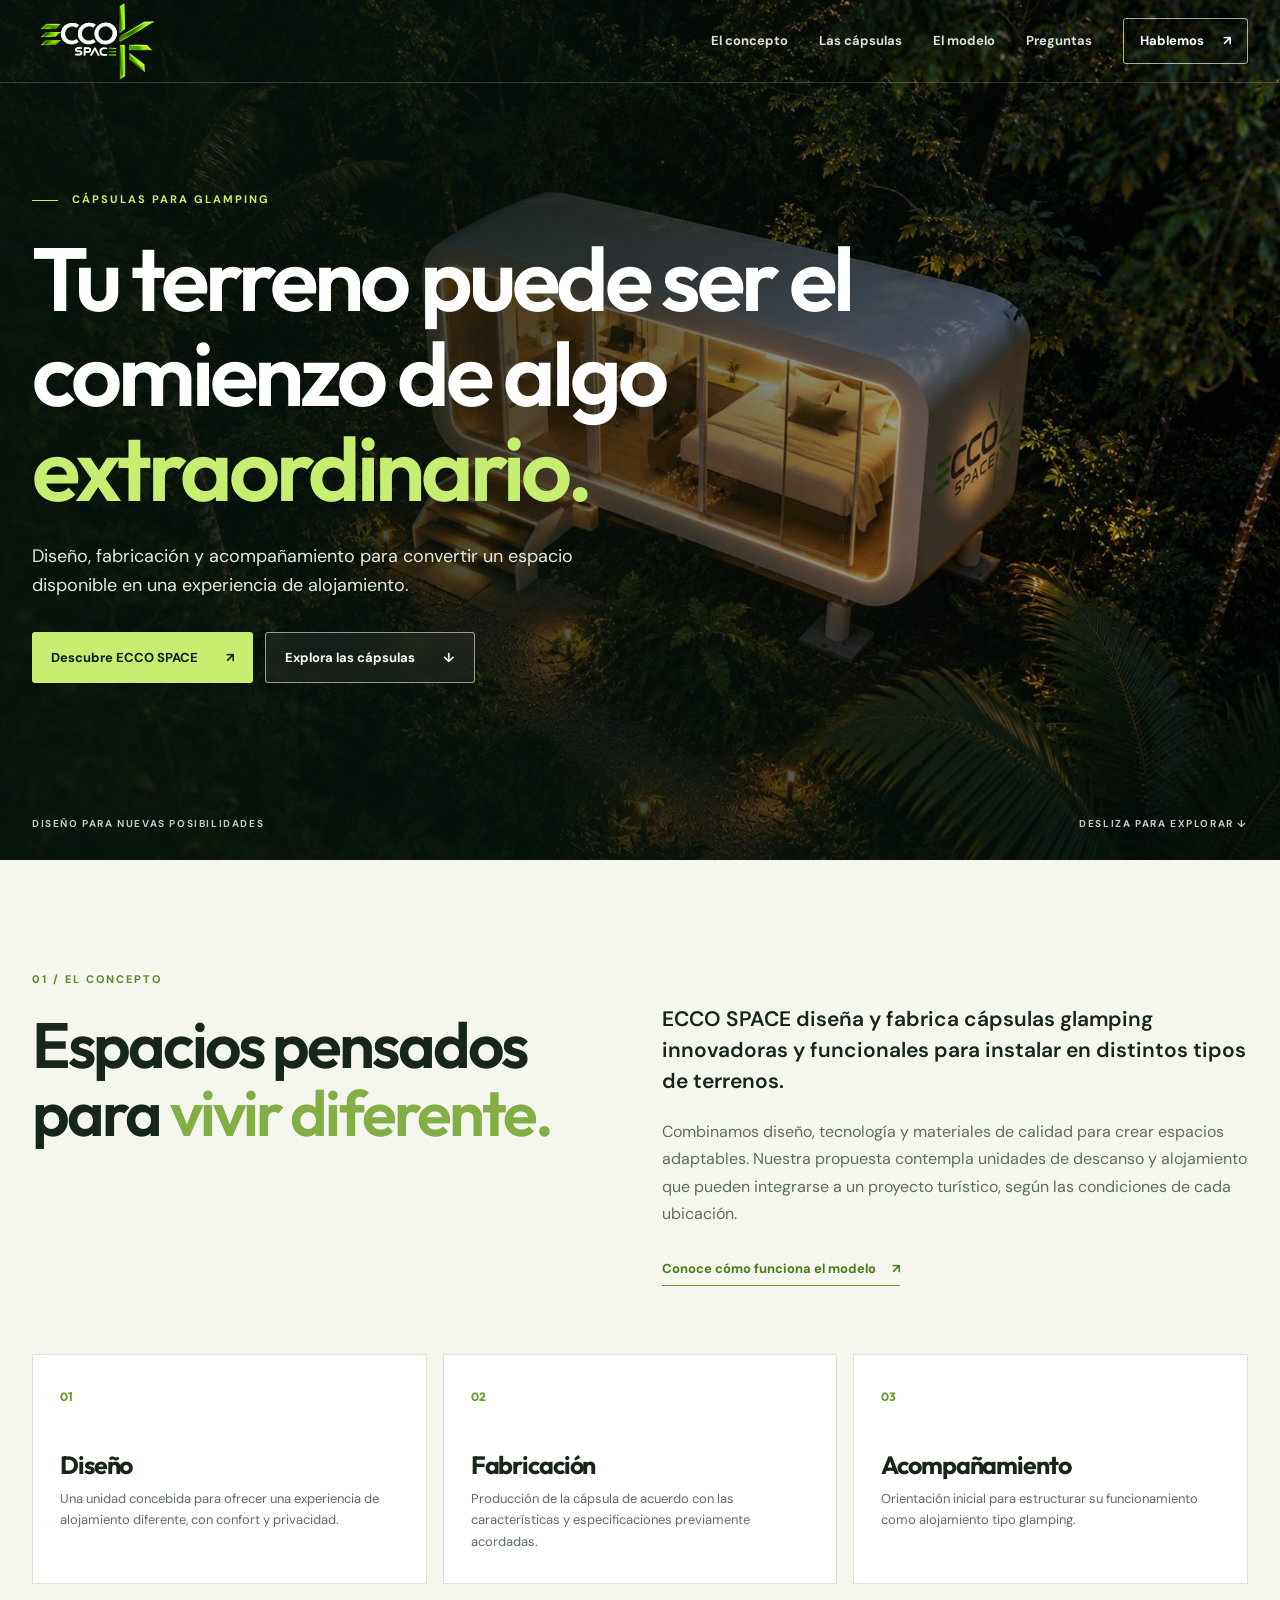
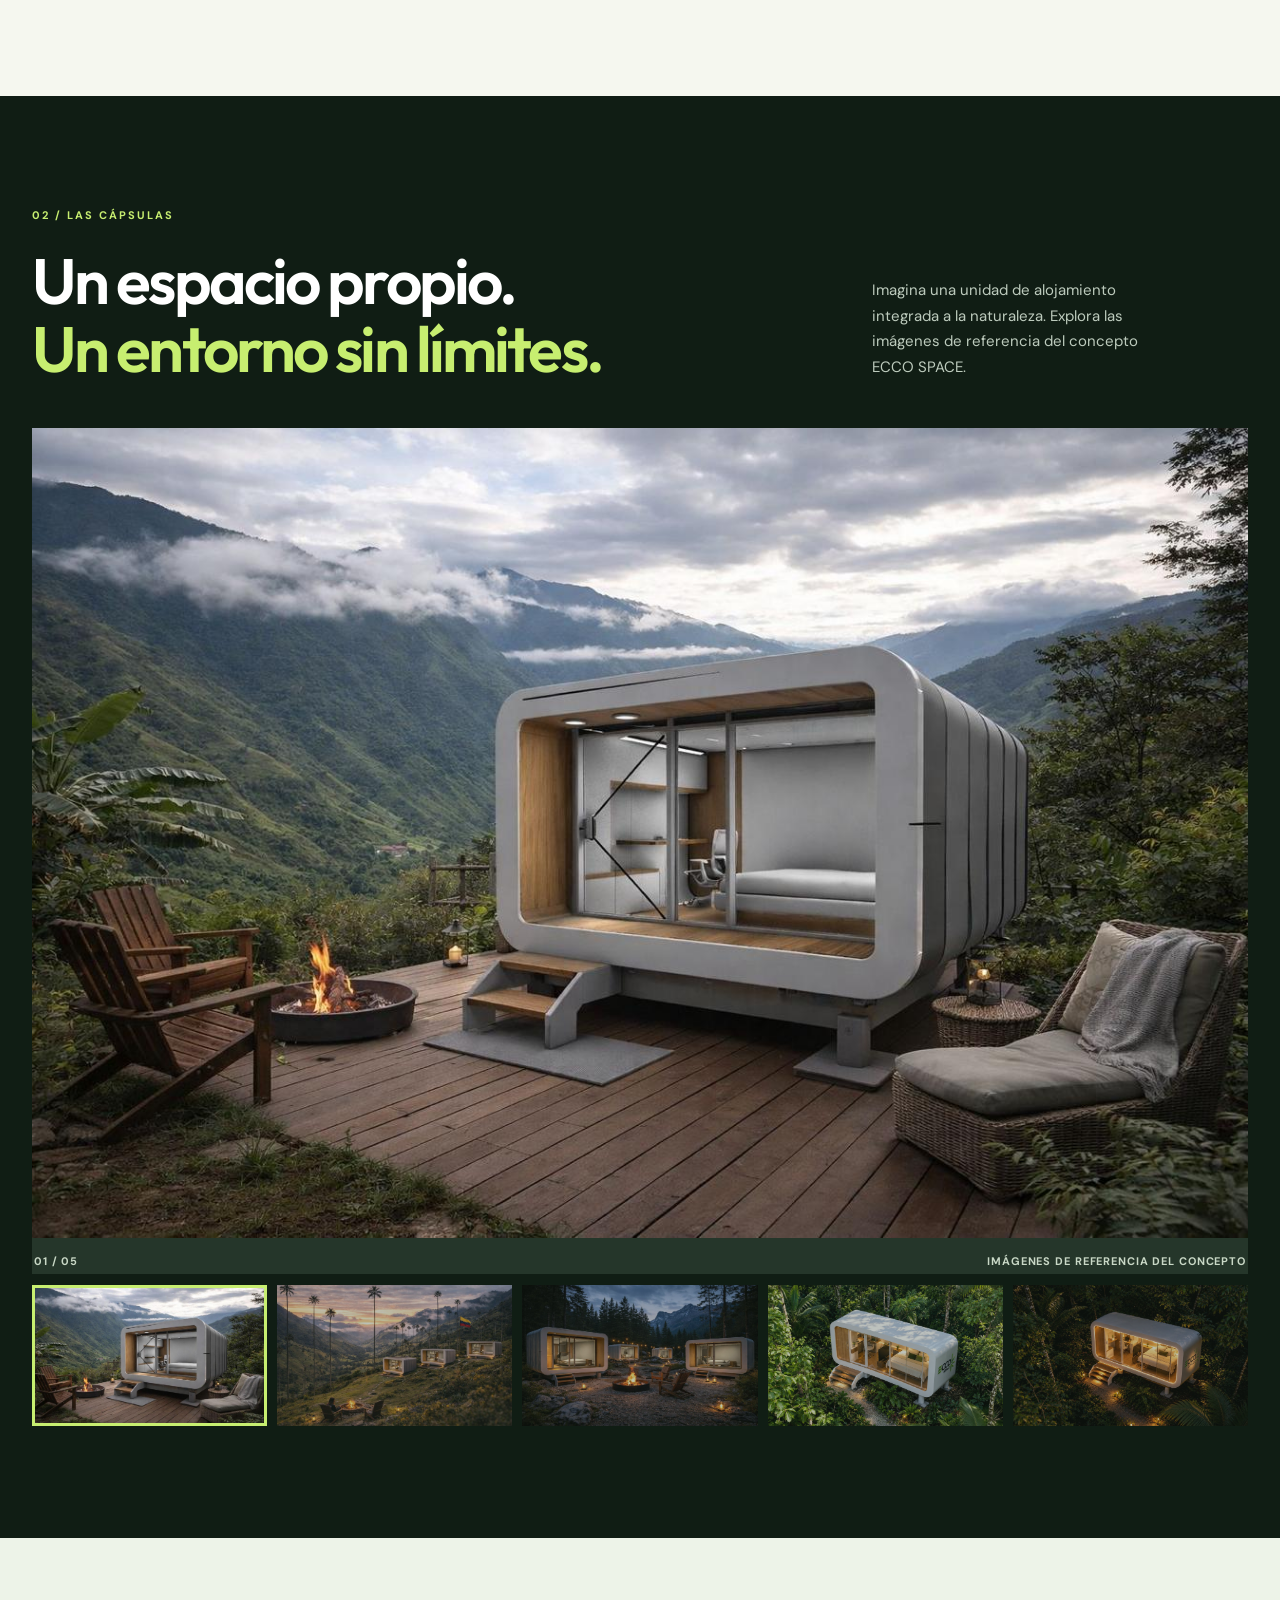
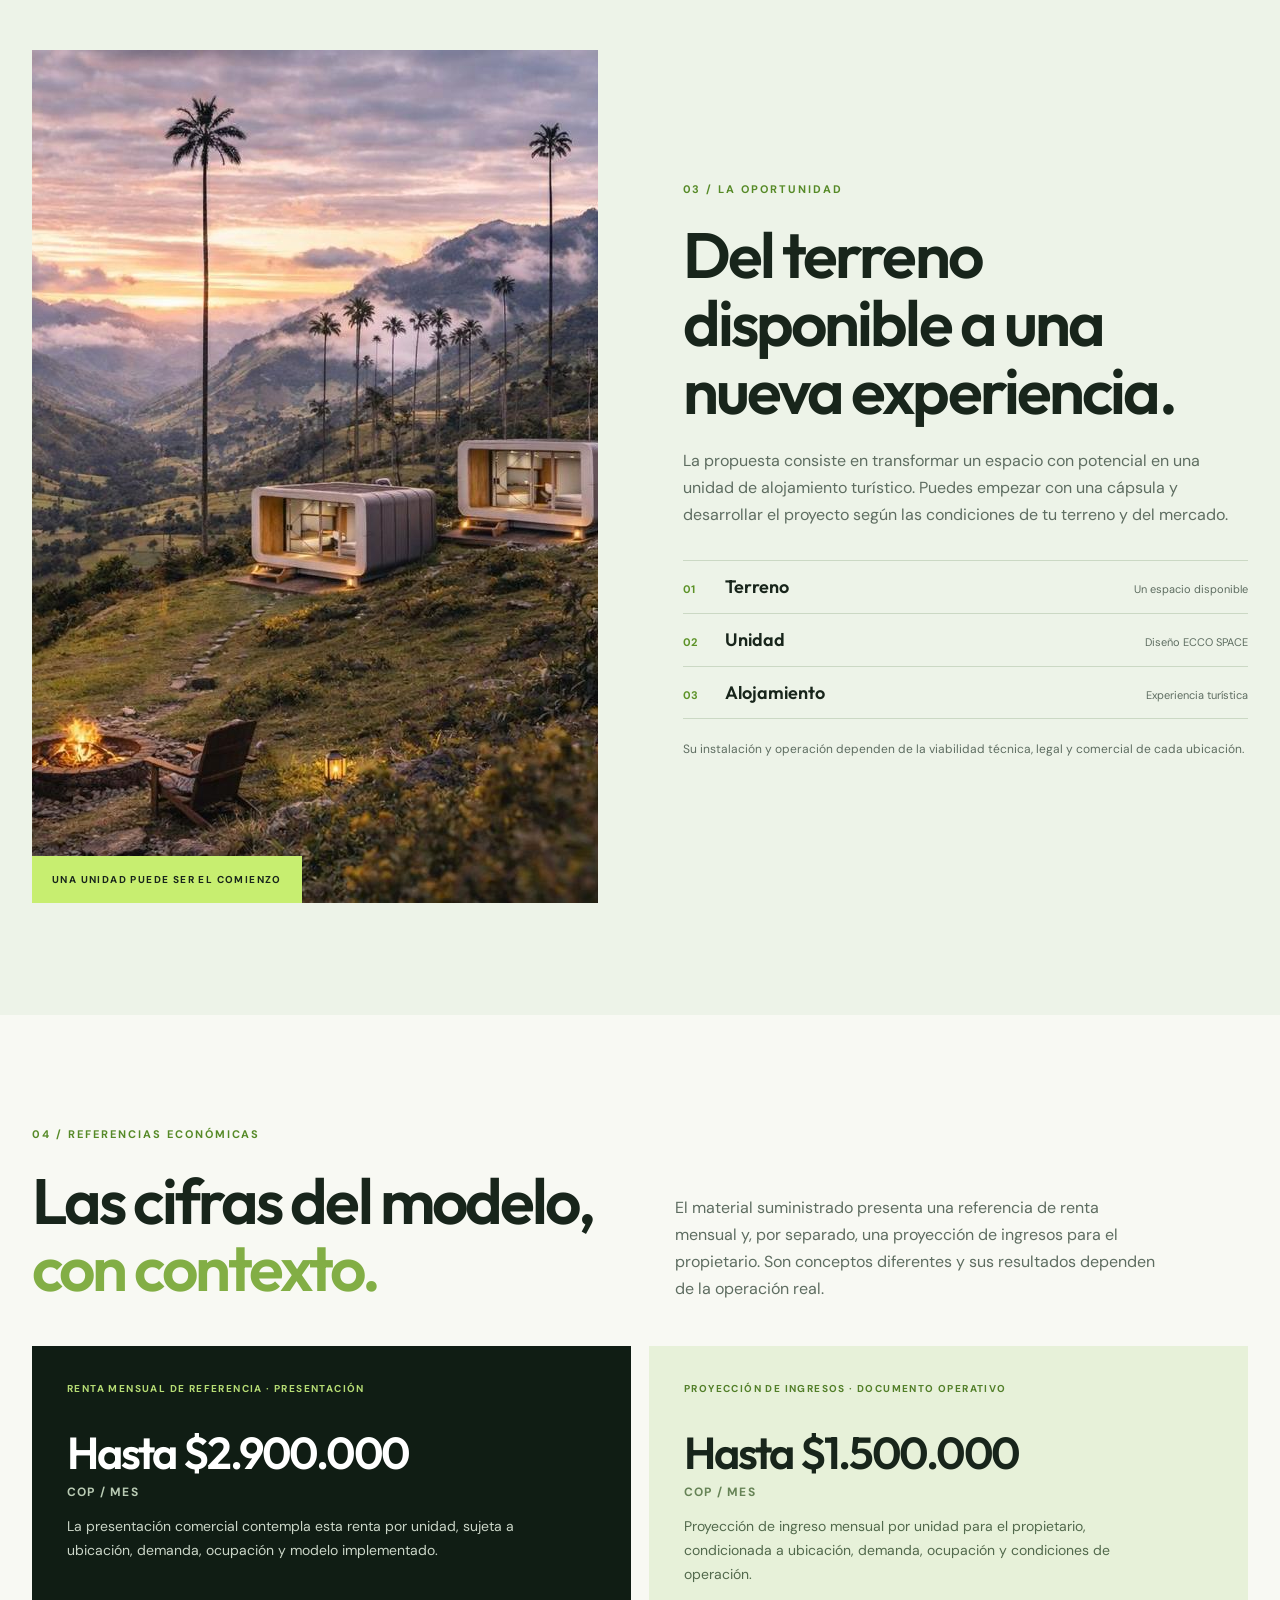
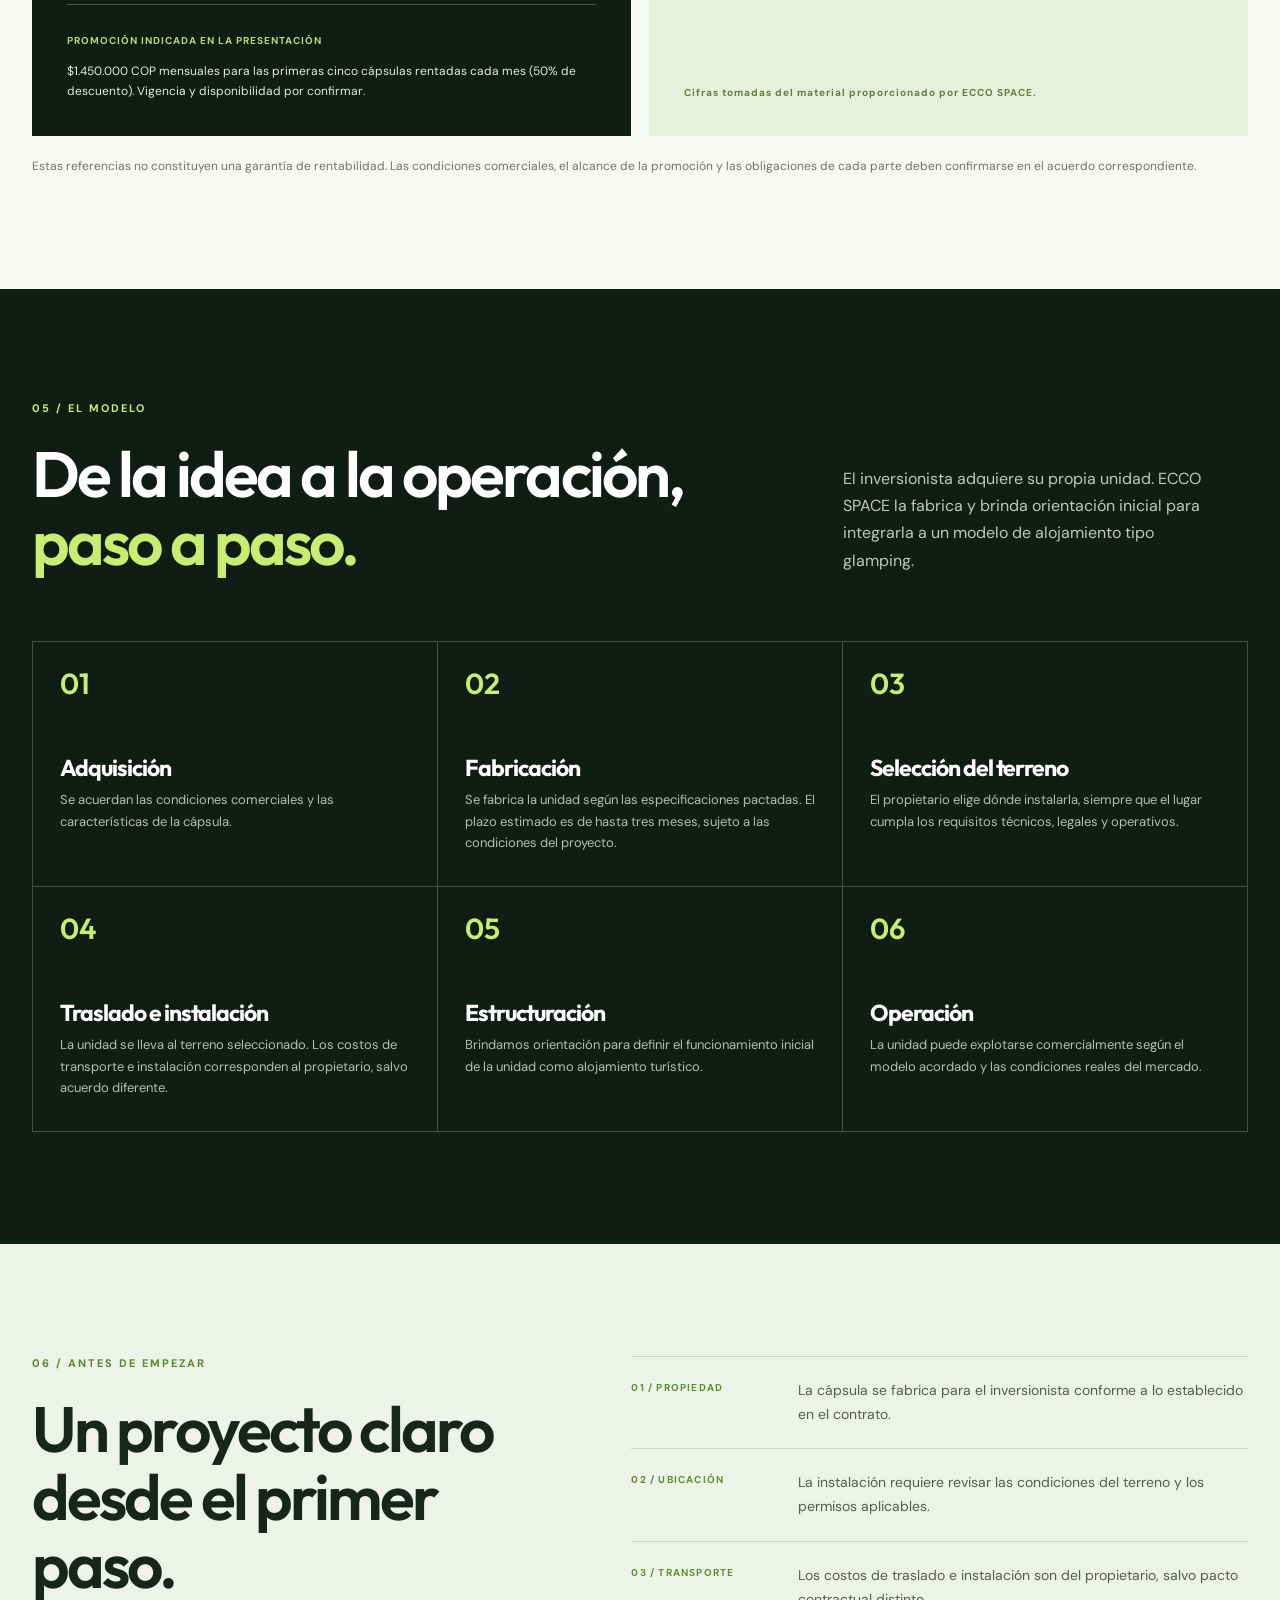
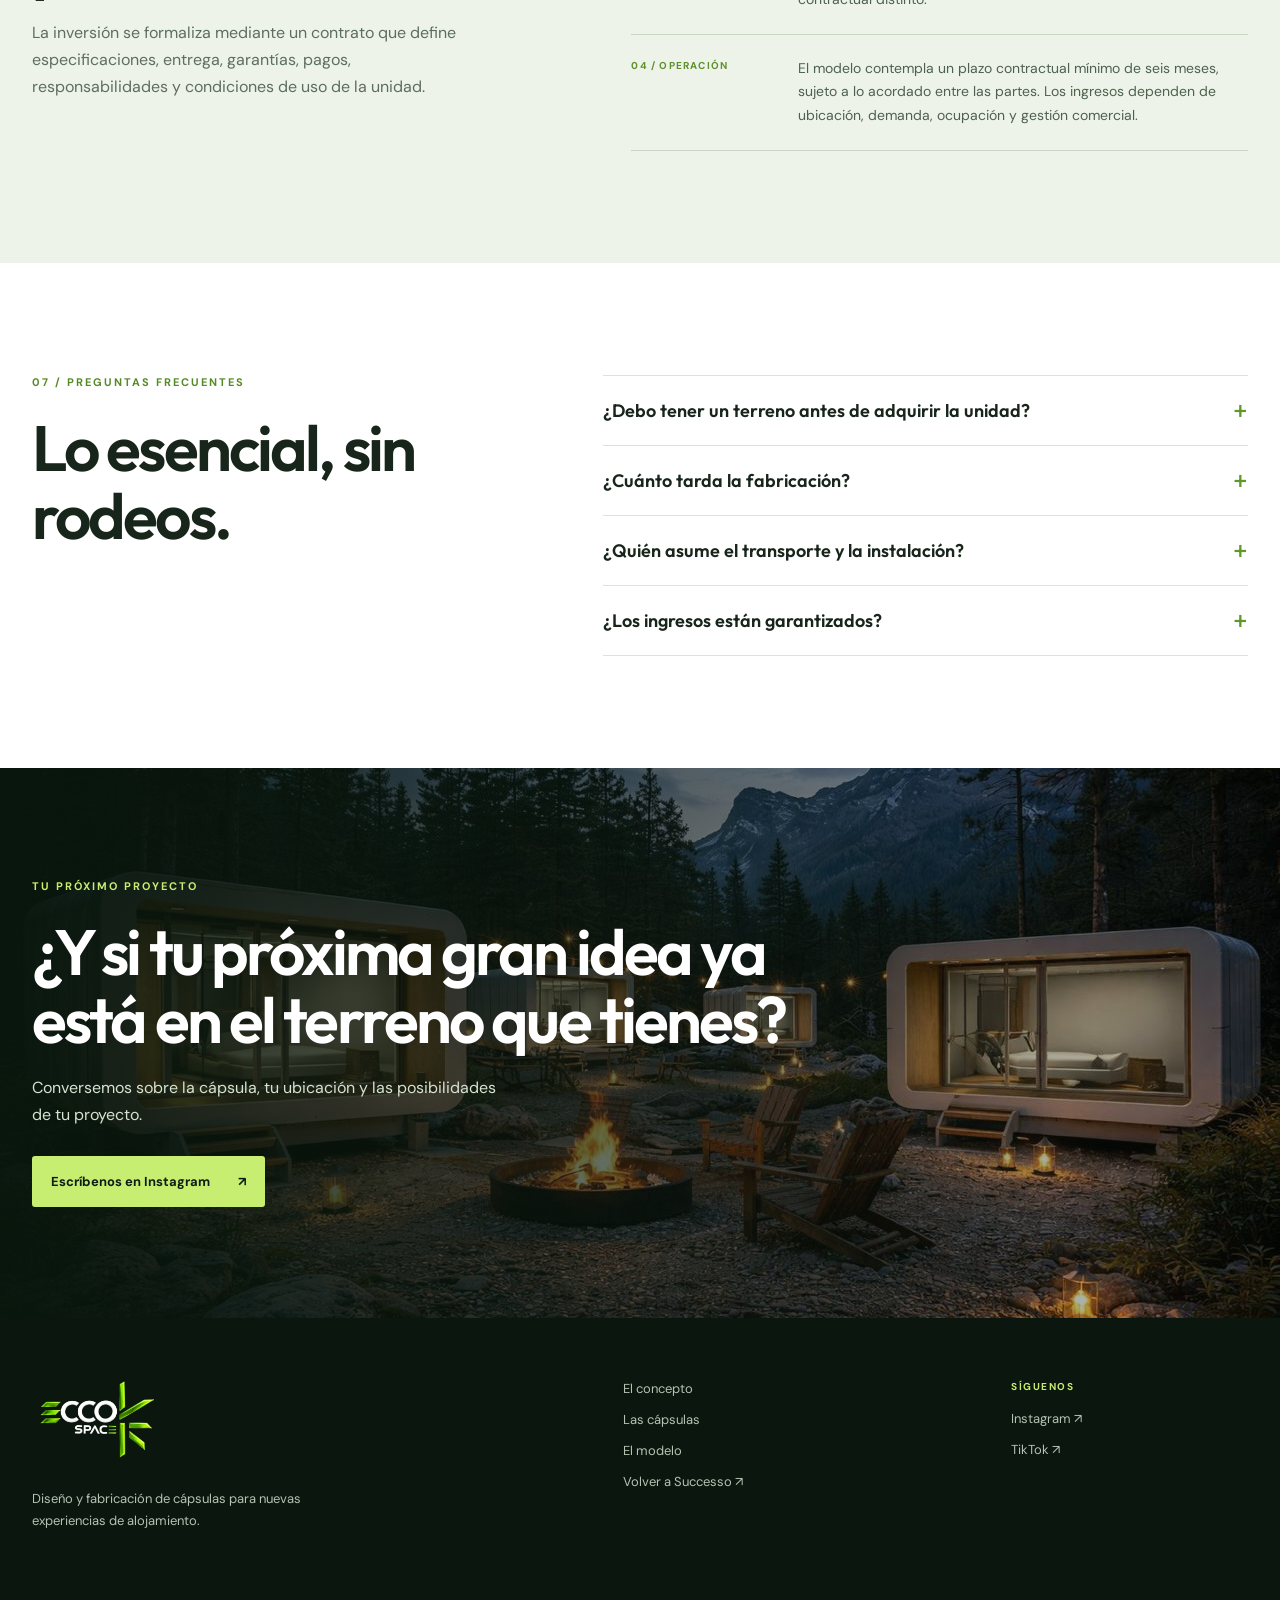
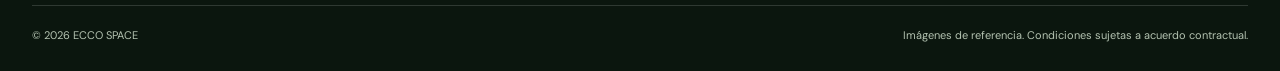
==== commit d033564c: "Improve Eccospace mobile gallery" ====
--- a/eccospace/index.html
+++ b/eccospace/index.html
@@ -80,6 +80,7 @@
             <img id="gallery-image" src="/assets/eccospace/capsule-mountain-deck.jpg" width="1280" height="853" alt="Cápsula glamping ECCO SPACE en una terraza con vista a las montañas" loading="lazy" />
             <figcaption><span id="gallery-counter">01 / 05</span><span>Imágenes de referencia del concepto</span></figcaption>
           </figure>
+          <p class="gallery-hint">Desliza para explorar y toca una miniatura para verla completa.</p>
           <div class="gallery-thumbs" role="group" aria-label="Seleccionar imagen de cápsulas">
             <button type="button" class="gallery-thumb is-active" aria-pressed="true" data-src="/assets/eccospace/capsule-mountain-deck.jpg" data-alt="Cápsula glamping ECCO SPACE en una terraza con vista a las montañas" data-number="01"><img src="/assets/eccospace/capsule-mountain-deck.jpg" alt="Vista de montaña" width="1280" height="853" loading="lazy" /></button>
             <button type="button" class="gallery-thumb" aria-pressed="false" data-src="/assets/eccospace/capsules-valley.jpg" data-alt="Tres cápsulas glamping en un valle montañoso" data-number="02"><img src="/assets/eccospace/capsules-valley.jpg" alt="Cápsulas en el valle" width="1280" height="853" loading="lazy" /></button>
@@ -88,6 +89,11 @@
             <button type="button" class="gallery-thumb" aria-pressed="false" data-src="/assets/eccospace/capsule-forest-night.jpg" data-alt="Cápsula ECCO SPACE iluminada entre árboles por la noche" data-number="05"><img src="/assets/eccospace/capsule-forest-night.jpg" alt="Cápsula de noche" width="1448" height="1086" loading="lazy" /></button>
           </div>
         </div>
+        <dialog class="gallery-dialog" id="gallery-dialog" aria-label="Imagen de la cápsula ampliada">
+          <button type="button" class="gallery-dialog-close" aria-label="Cerrar imagen ampliada">&times;</button>
+          <img id="gallery-dialog-image" src="" alt="" />
+          <p>Imagen de referencia del concepto ECCO SPACE</p>
+        </dialog>
       </section>
 
       <section class="opportunity section" aria-labelledby="oportunidad-title">
--- a/eccospace/styles.css
+++ b/eccospace/styles.css
@@ -76,16 +76,23 @@
 .gallery-heading { display: grid; grid-template-columns: 1.35fr .65fr; gap: 60px; align-items: end; margin-bottom: 45px; }
 .gallery-heading h2 span, .model h2 span { color: var(--lime); }
 .gallery-heading > p { max-width: 300px; margin-bottom: 3px; color: #bdcbbd; font-size: 15px; }
-.gallery-main { position: relative; margin: 0; overflow: hidden; background: #25362a; }
-.gallery-main img { width: 100%; aspect-ratio: 16/8.6; object-fit: cover; transition: opacity .18s; }
+.gallery-main { margin: 0; background: #25362a; }
+.gallery-main img { width: 100%; height: auto; aspect-ratio: auto; object-fit: contain; transition: opacity .18s; }
 .gallery-main img.is-changing { opacity: .4; }
-.gallery-main figcaption { position: absolute; inset: auto 0 0; display: flex; justify-content: space-between; gap: 15px; padding: 36px 22px 18px; background: linear-gradient(transparent,rgba(0,0,0,.55)); color: #fff; font-size: 11px; font-weight: 700; letter-spacing: .08em; text-transform: uppercase; }
+.gallery-main figcaption { display: flex; justify-content: space-between; gap: 15px; padding: 14px 2px 3px; color: #c9d8c6; font-size: 11px; font-weight: 700; letter-spacing: .08em; text-transform: uppercase; }
+.gallery-hint { display: none; }
 .gallery-thumbs { display: grid; grid-template-columns: repeat(5,1fr); gap: 10px; margin-top: 11px; }
-.gallery-thumb { position: relative; padding: 0; border: 0; background: #25362a; cursor: pointer; overflow: hidden; }
+.gallery-thumb { position: relative; display: block; min-width: 0; width: 100%; height: auto; aspect-ratio: 5/3; padding: 0; border: 0; background: #25362a; cursor: pointer; overflow: hidden; }
 .gallery-thumb::after { content: ""; position: absolute; inset: 0; border: 3px solid transparent; transition: border-color .2s; }
 .gallery-thumb:hover::after, .gallery-thumb.is-active::after { border-color: var(--lime); }
-.gallery-thumb img { width: 100%; aspect-ratio: 5/3; object-fit: cover; opacity: .7; transition: opacity .2s, transform .3s; }
+.gallery-thumb img { width: 100%; height: 100%; object-fit: cover; opacity: .7; transition: opacity .2s, transform .3s; }
 .gallery-thumb:hover img, .gallery-thumb.is-active img { opacity: 1; transform: scale(1.035); }
+.gallery-dialog { max-width: min(1100px, calc(100vw - 28px)); max-height: calc(100svh - 28px); padding: 16px; border: 1px solid rgba(255,255,255,.25); background: #0b160e; color: #fff; box-shadow: 0 25px 100px rgba(0,0,0,.5); }
+.gallery-dialog::backdrop { background: rgba(5,14,8,.84); }
+.gallery-dialog img { width: auto; max-width: 100%; max-height: calc(100svh - 115px); height: auto; margin: auto; object-fit: contain; }
+.gallery-dialog p { margin: 12px 38px 0 0; color: #c9d8c6; font-size: 11px; letter-spacing: .08em; text-transform: uppercase; }
+.gallery-dialog-close { position: absolute; top: 8px; right: 8px; z-index: 1; display: grid; place-items: center; width: 38px; height: 38px; padding: 0; border: 1px solid rgba(255,255,255,.4); border-radius: 50%; background: rgba(11,22,14,.9); color: #fff; font-size: 26px; line-height: 1; cursor: pointer; }
+.gallery-dialog-close:hover { background: var(--lime); color: var(--forest); }
 
 .opportunity { background: #edf3e8; }
 .opportunity-grid { display: grid; grid-template-columns: 1fr 1fr; gap: 85px; align-items: center; }
@@ -209,10 +216,12 @@
   .pillars { gap: 10px; margin-top: 38px; }
   .pillars article { min-height: 0; padding: 22px; }
   .pillars h3 { margin-top: 22px; }
-  .gallery-main img { aspect-ratio: 4/4.4; }
-  .gallery-main figcaption { align-items: flex-end; font-size: 9px; }
-  .gallery-thumbs { gap: 5px; }
-  .gallery-thumb img { aspect-ratio: 1; }
+  .gallery-main figcaption { align-items: flex-start; font-size: 9px; }
+  .gallery-hint { display: block; margin: 18px 0 10px; color: #c9d8c6; font-size: 12px; }
+  .gallery-thumbs { display: flex; align-items: flex-start; gap: 10px; margin-top: 0; padding-bottom: 12px; overflow-x: auto; scroll-snap-type: x mandatory; scrollbar-width: thin; scrollbar-color: var(--lime) transparent; }
+  .gallery-thumb { flex: 0 0 132px; width: 132px; height: 100px; aspect-ratio: auto; scroll-snap-align: start; }
+  .gallery-dialog { padding: 10px; }
+  .gallery-dialog img { max-height: calc(100svh - 100px); }
   .opportunity-flow li { grid-template-columns: 30px 1fr; }
   .opportunity-flow li small { grid-column: 2; margin-top: -5px; }
   .figure-card { min-height: 0; padding: 26px; }
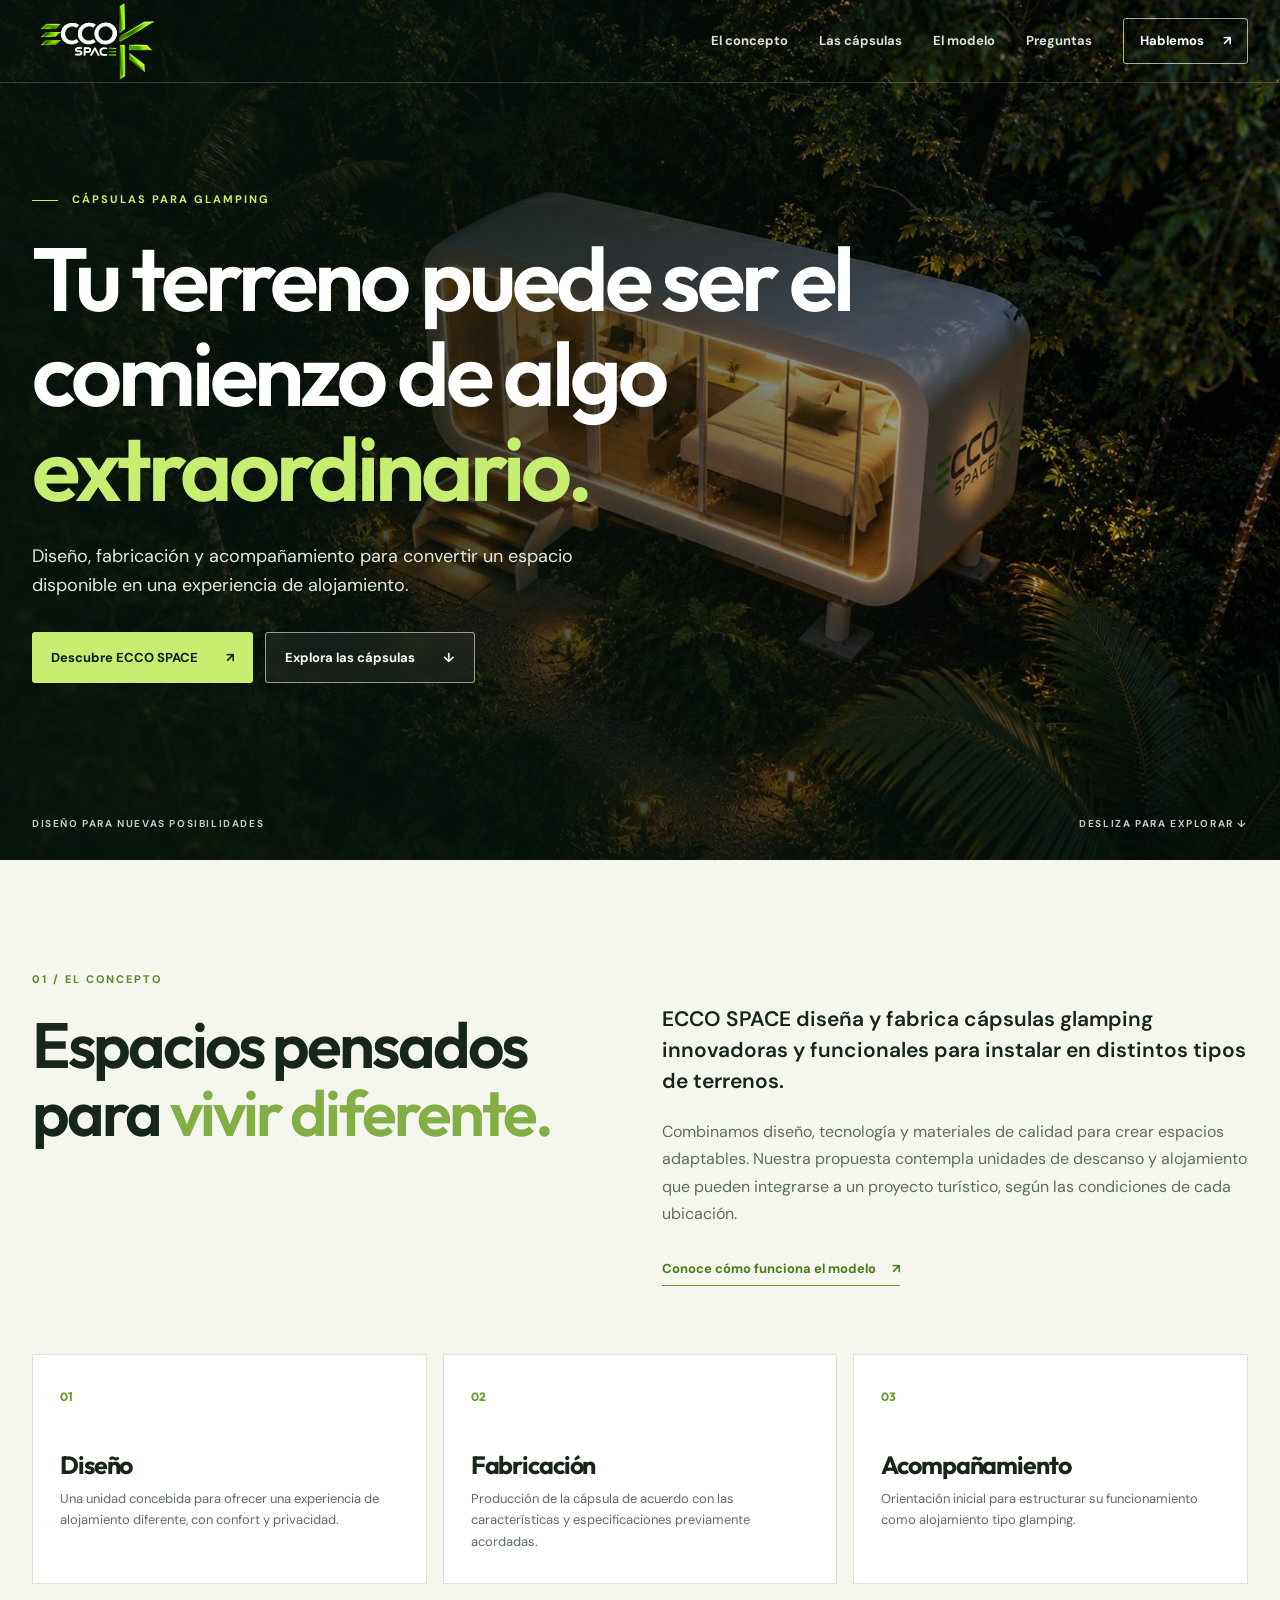
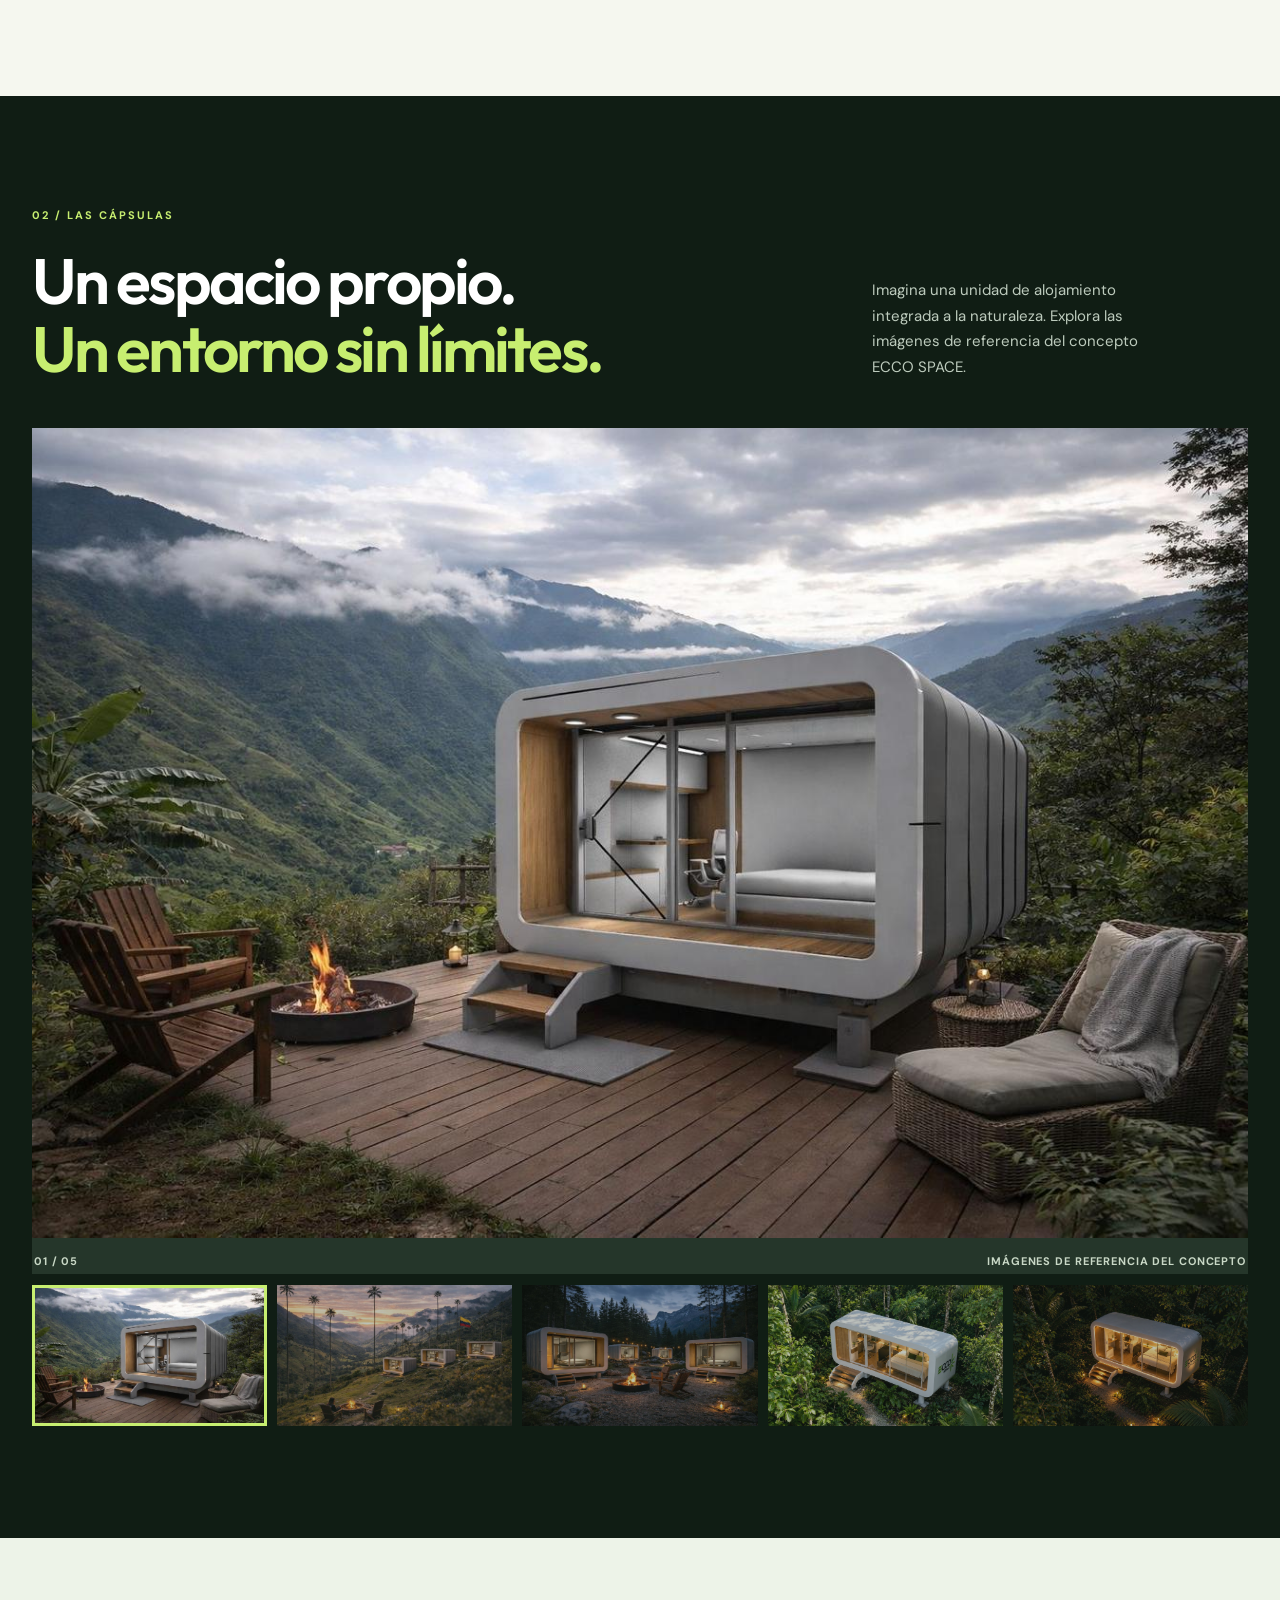
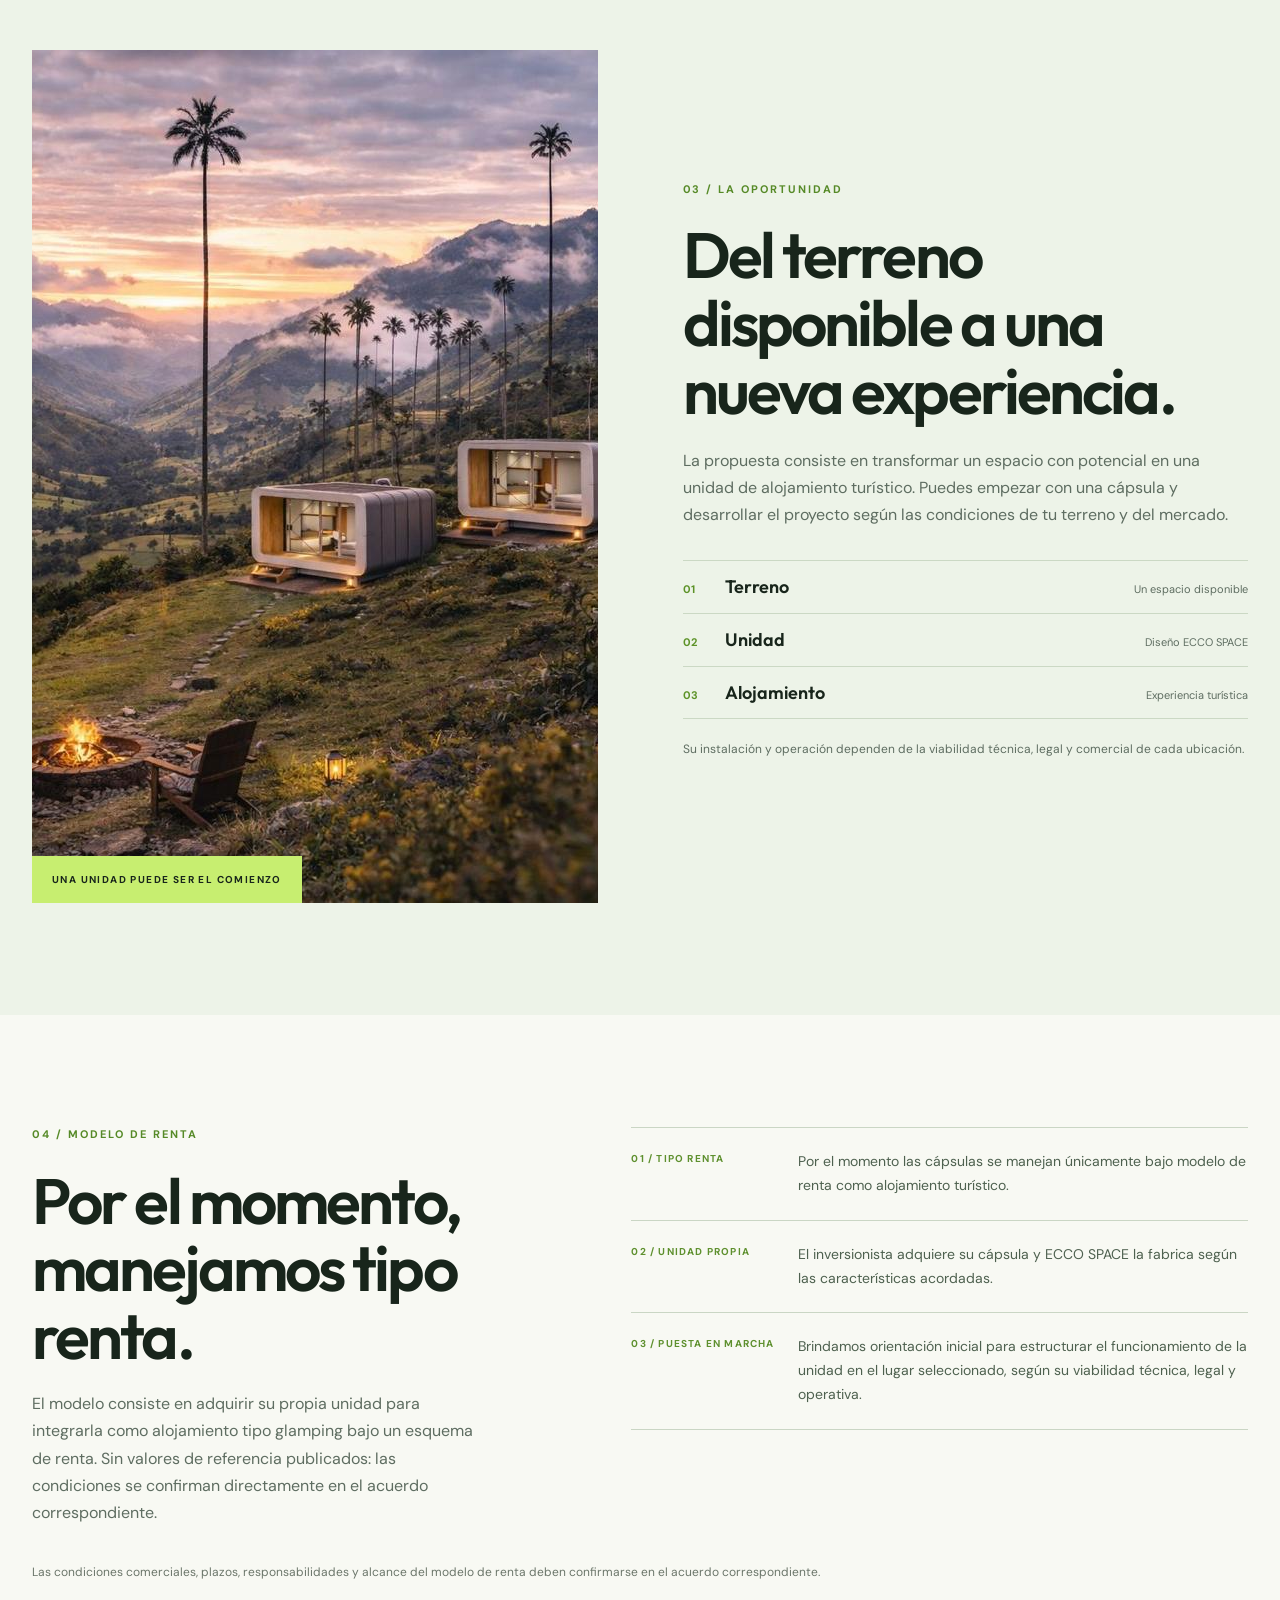
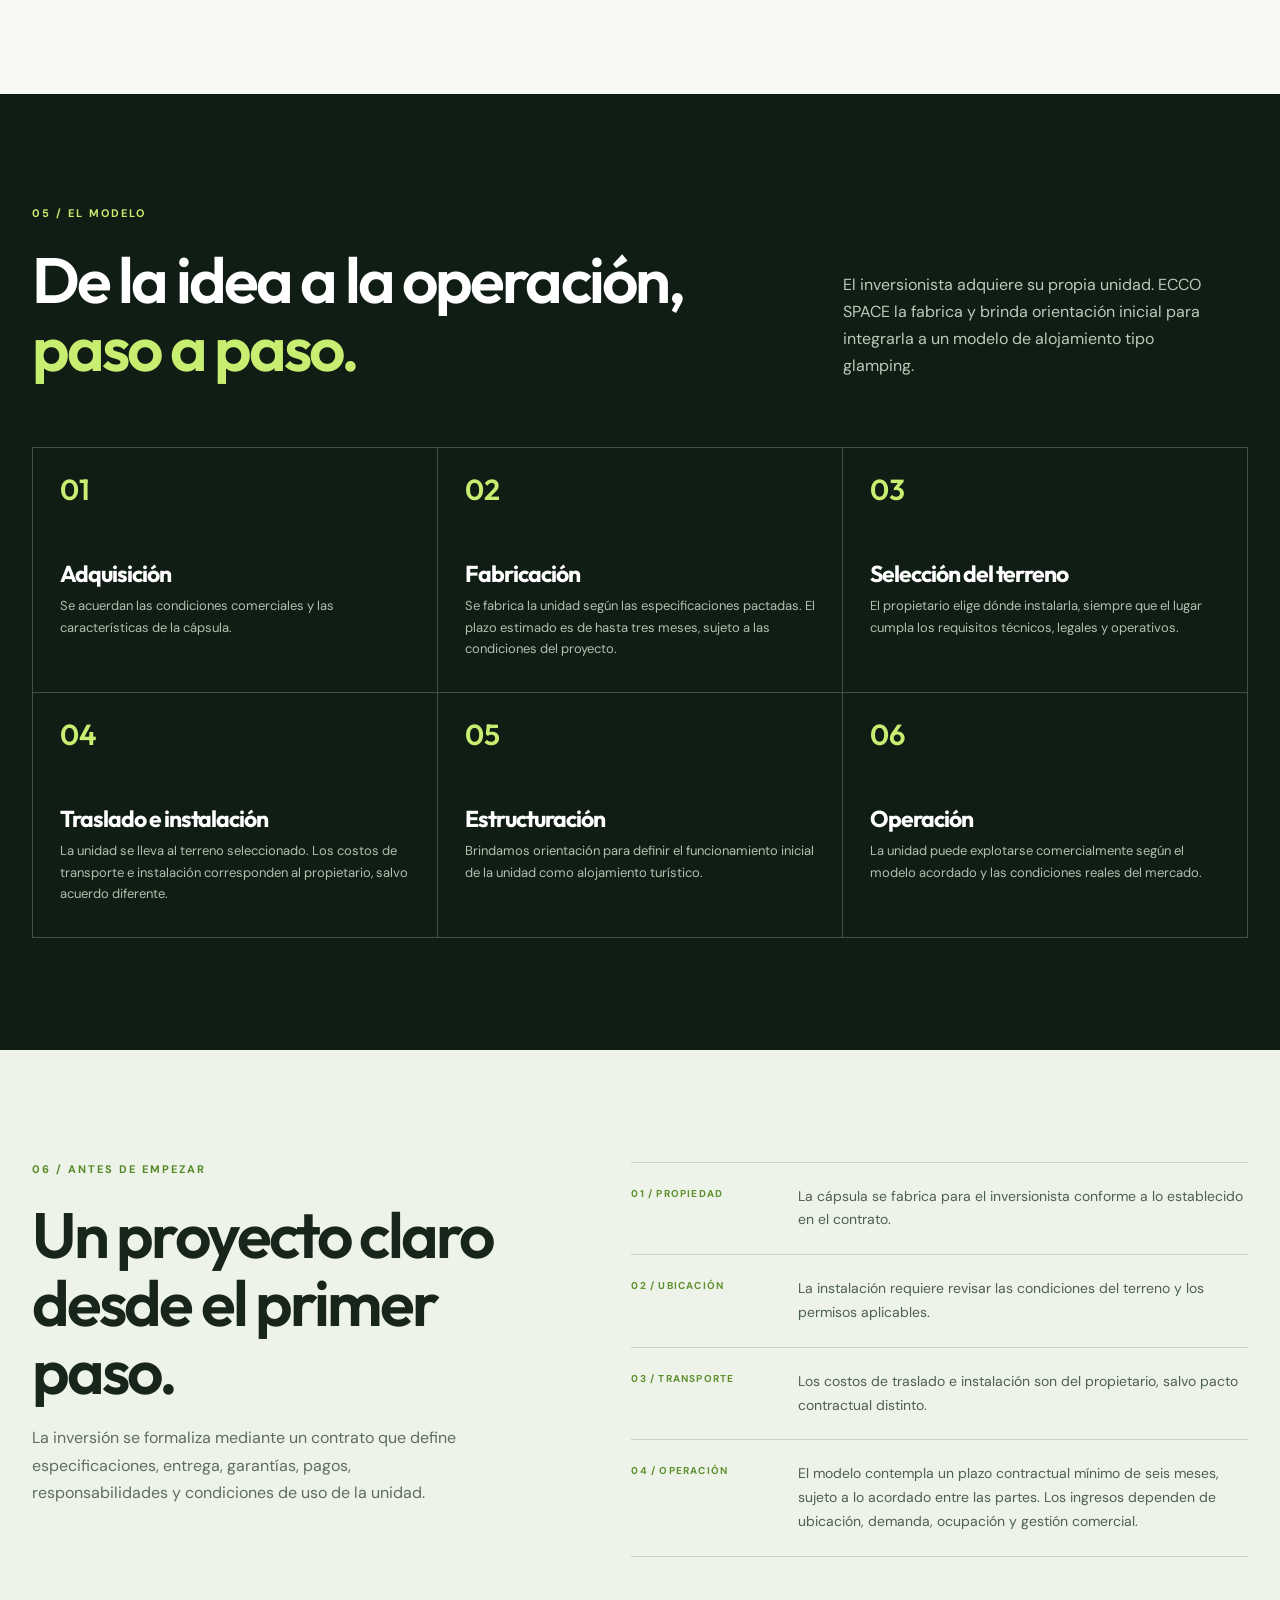
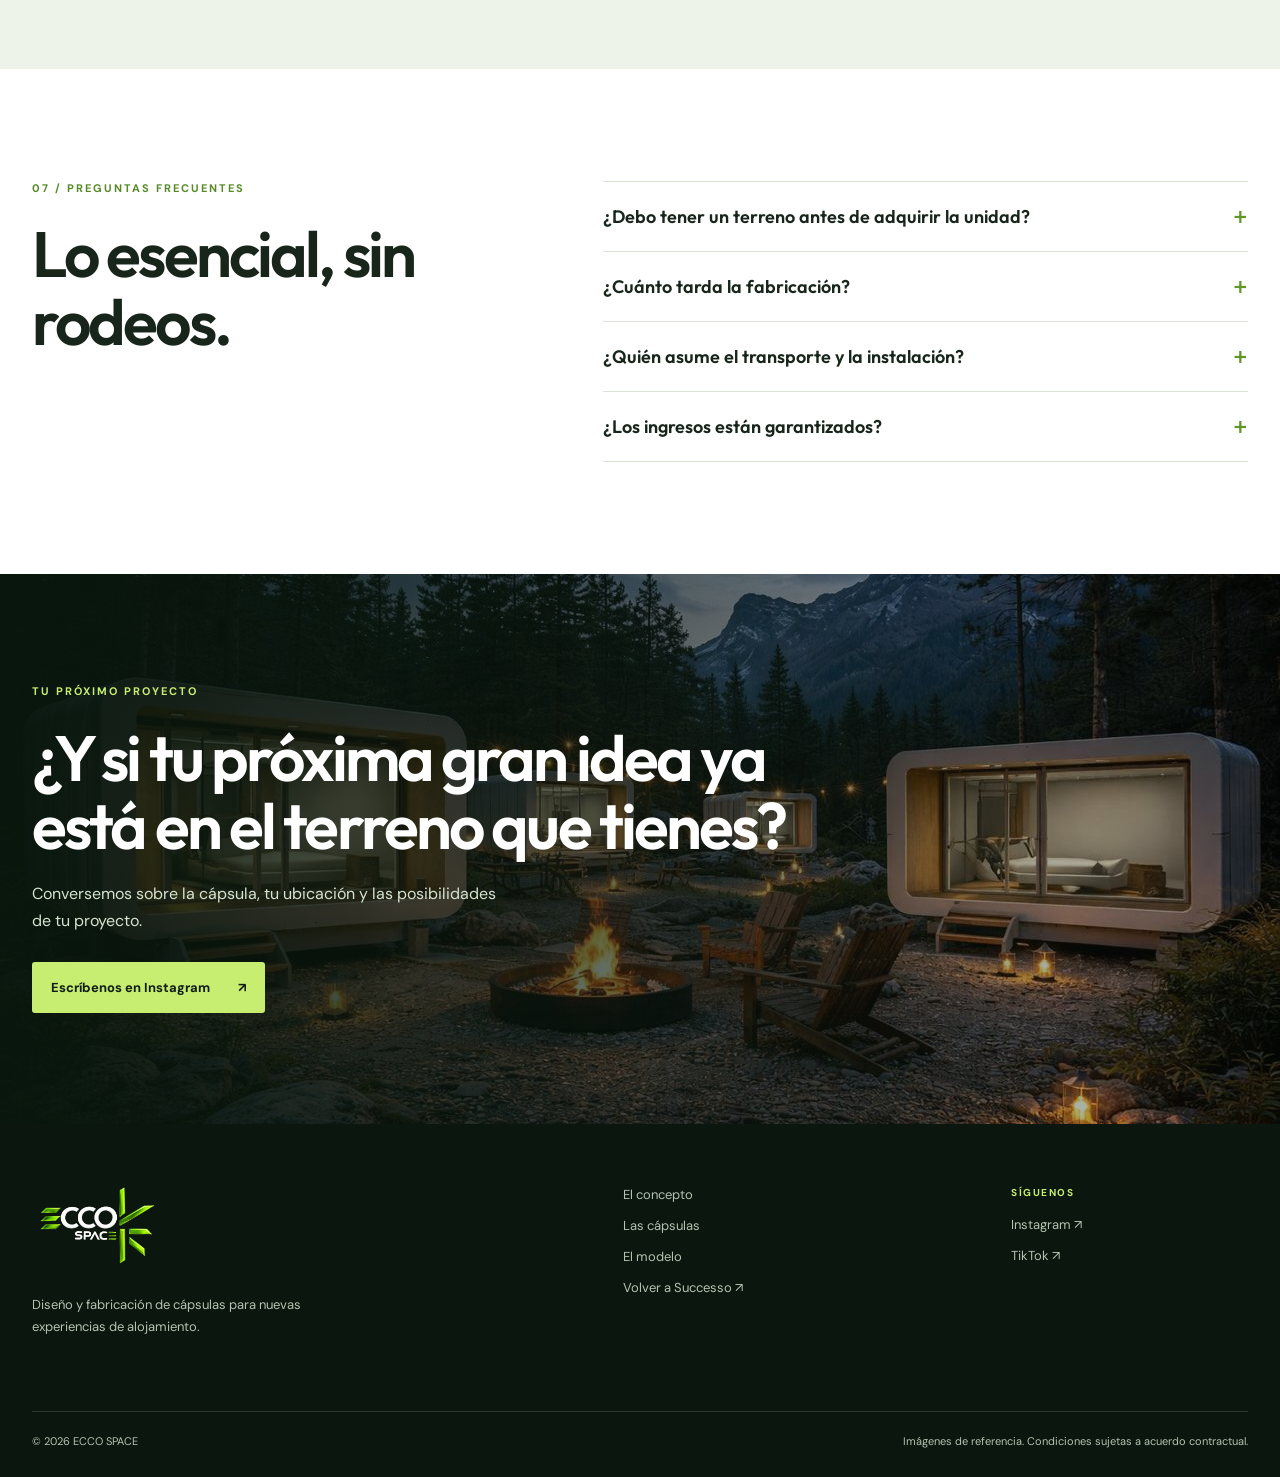
==== commit 3e1beb4a: "Quitar valores de renta y proyeccion, explicar solo modelo tipo renta" ====
--- a/eccospace/index.html
+++ b/eccospace/index.html
@@ -106,13 +106,20 @@
         </div>
       </section>
 
-      <section class="figures section" id="cifras" aria-labelledby="cifras-title">
-        <div class="container figures-heading"><div><p class="eyebrow">04 / REFERENCIAS ECONÓMICAS</p><h2 id="cifras-title">Las cifras del modelo, <span>con contexto.</span></h2></div><p>El material suministrado presenta una referencia de renta mensual y, por separado, una proyección de ingresos para el propietario. Son conceptos diferentes y sus resultados dependen de la operación real.</p></div>
-        <div class="container figures-grid">
-          <article class="figure-card figure-card-dark"><span class="figure-label">RENTA MENSUAL DE REFERENCIA · PRESENTACIÓN</span><strong>Hasta $2.900.000 <small>COP / MES</small></strong><p>La presentación comercial contempla esta renta por unidad, sujeta a ubicación, demanda, ocupación y modelo implementado.</p><div class="figure-promo"><span>PROMOCIÓN INDICADA EN LA PRESENTACIÓN</span><p>$1.450.000 COP mensuales para las primeras cinco cápsulas rentadas cada mes (50% de descuento). Vigencia y disponibilidad por confirmar.</p></div></article>
-          <article class="figure-card figure-card-light"><span class="figure-label">PROYECCIÓN DE INGRESOS · DOCUMENTO OPERATIVO</span><strong>Hasta $1.500.000 <small>COP / MES</small></strong><p>Proyección de ingreso mensual por unidad para el propietario, condicionada a ubicación, demanda, ocupación y condiciones de operación.</p><span class="figure-source">Cifras tomadas del material proporcionado por ECCO SPACE.</span></article>
+      <section class="renta section" id="renta" aria-labelledby="renta-title">
+        <div class="container renta-grid">
+          <div>
+            <p class="eyebrow">04 / MODELO DE RENTA</p>
+            <h2 id="renta-title">Por el momento, manejamos tipo renta.</h2>
+            <p>El modelo consiste en adquirir su propia unidad para integrarla como alojamiento tipo glamping bajo un esquema de renta. Sin valores de referencia publicados: las condiciones se confirman directamente en el acuerdo correspondiente.</p>
+          </div>
+          <div class="renta-list">
+            <div><span>01 / TIPO RENTA</span><p>Por el momento las cápsulas se manejan únicamente bajo modelo de renta como alojamiento turístico.</p></div>
+            <div><span>02 / UNIDAD PROPIA</span><p>El inversionista adquiere su cápsula y ECCO SPACE la fabrica según las características acordadas.</p></div>
+            <div><span>03 / PUESTA EN MARCHA</span><p>Brindamos orientación inicial para estructurar el funcionamiento de la unidad en el lugar seleccionado, según su viabilidad técnica, legal y operativa.</p></div>
+          </div>
         </div>
-        <p class="container figures-disclaimer">Estas referencias no constituyen una garantía de rentabilidad. Las condiciones comerciales, el alcance de la promoción y las obligaciones de cada parte deben confirmarse en el acuerdo correspondiente.</p>
+        <p class="container renta-note">Las condiciones comerciales, plazos, responsabilidades y alcance del modelo de renta deben confirmarse en el acuerdo correspondiente.</p>
       </section>
 
       <section class="model section" id="modelo" aria-labelledby="modelo-title">
--- a/eccospace/styles.css
+++ b/eccospace/styles.css
@@ -61,8 +61,8 @@
 
 .intro { background: var(--cream); }
 .intro-grid { display: grid; grid-template-columns: .95fr 1.05fr; gap: 100px; align-items: start; }
-.intro h2, .gallery-heading h2, .opportunity h2, .figures h2, .model h2, .clarity h2, .faq h2, .contact h2 { margin-bottom: 0; font-size: clamp(39px,5vw,69px); font-weight: 600; }
-.intro h2 span, .figures h2 span { color: #82ae45; }
+.intro h2, .gallery-heading h2, .opportunity h2, .renta h2, .model h2, .clarity h2, .faq h2, .contact h2 { margin-bottom: 0; font-size: clamp(39px,5vw,69px); font-weight: 600; }
+.intro h2 span, .renta h2 span { color: #82ae45; }
 .intro-body { padding-top: 32px; color: var(--muted); font-size: 16px; }
 .intro-lead { color: var(--ink); font-size: 21px; line-height: 1.48; font-weight: 600; }
 .inline-link { display: inline-flex; align-items: center; gap: 16px; margin-top: 15px; padding-bottom: 5px; border-bottom: 1px solid #719536; color: #477c1b; font-size: 13px; font-weight: 700; }
@@ -108,25 +108,14 @@
 .opportunity-flow li small { color: var(--muted); font-size: 11px; }
 .opportunity-copy .opportunity-note { font-size: 12px; }
 
-.figures { background: #f8f9f3; }
-.figures-heading { display: grid; grid-template-columns: 1fr 1fr; gap: 70px; align-items: end; margin-bottom: 44px; }
-.figures-heading > p { max-width: 480px; margin: 0; color: var(--muted); }
-.figures-grid { display: grid; grid-template-columns: 1fr 1fr; gap: 18px; }
-.figure-card { display: flex; flex-direction: column; min-height: 390px; padding: 35px; }
-.figure-card-dark { color: #fff; background: var(--forest); }
-.figure-card-light { color: var(--ink); background: #e7f1d9; }
-.figure-label { color: #b6dc74; font-size: 10px; font-weight: 700; letter-spacing: .14em; line-height: 1.5; }
-.figure-card-light .figure-label { color: #527f29; }
-.figure-card strong { display: block; margin: 35px 0 15px; font: 600 clamp(32px,3.5vw,52px)/1 var(--font-display); letter-spacing: -.05em; }
-.figure-card strong small { display: block; margin-top: 8px; color: #b9cbb4; font: 700 12px var(--font-body); letter-spacing: .1em; }
-.figure-card-light strong small { color: #668356; }
-.figure-card > p { max-width: 480px; color: #cbd6c8; font-size: 14px; }
-.figure-card-light > p { color: #52694c; }
-.figure-promo { margin-top: auto; padding-top: 20px; border-top: 1px solid rgba(255,255,255,.25); }
-.figure-promo span, .figure-source { color: #b6dc74; font-size: 10px; font-weight: 700; letter-spacing: .1em; }
-.figure-promo p { margin: 8px 0 0; color: #e2ebe0; font-size: 12px; }
-.figure-source { margin-top: auto; color: #5d7f44; }
-.figures-disclaimer { margin-top: 20px; margin-bottom: 0; color: #6b766a; font-size: 12px; }
+.renta { background: #f8f9f3; }
+.renta-grid { display: grid; grid-template-columns: .9fr 1.1fr; gap: 95px; }
+.renta-grid > div:first-child > p:last-child { max-width: 450px; margin-top: 20px; color: var(--muted); }
+.renta-list { border-top: 1px solid #cad6c4; }
+.renta-list > div { display: grid; grid-template-columns: 145px 1fr; gap: 22px; padding: 22px 0; border-bottom: 1px solid #cad6c4; }
+.renta-list span { color: #5e902e; font-size: 10px; font-weight: 700; letter-spacing: .12em; }
+.renta-list p { margin: 0; color: #4e614f; font-size: 14px; }
+.renta-note { margin-top: 20px; margin-bottom: 0; color: #6b766a; font-size: 12px; }
 
 .model { background: var(--forest); color: #fff; }
 .model-header { display: grid; grid-template-columns: 1.3fr .7fr; gap: 60px; align-items: end; margin-bottom: 65px; }
@@ -174,8 +163,7 @@
 
 @media (max-width: 1000px) {
   .site-nav { gap: 17px; }
-  .intro-grid, .opportunity-grid, .clarity-grid, .faq-grid { gap: 50px; }
-  .figure-card { padding: 26px; }
+  .intro-grid, .opportunity-grid, .clarity-grid, .renta-grid, .faq-grid { gap: 50px; }
 }
 
 @media (max-width: 800px) {
@@ -187,12 +175,11 @@
   .site-nav .nav-cta { justify-content: space-between; margin-top: 8px; }
   .hero { min-height: 780px; }
   .hero-shade { background: linear-gradient(90deg,rgba(7,19,12,.9),rgba(7,19,12,.35)),linear-gradient(0deg,rgba(7,19,12,.6),transparent 45%); }
-  .intro-grid, .gallery-heading, .opportunity-grid, .figures-heading, .model-header, .clarity-grid, .faq-grid { grid-template-columns: 1fr; gap: 26px; }
+  .intro-grid, .gallery-heading, .opportunity-grid, .renta-grid, .model-header, .clarity-grid, .faq-grid { grid-template-columns: 1fr; gap: 26px; }
   .intro-body { padding-top: 0; }
   .gallery-heading > p { max-width: 600px; }
   .opportunity-image img { min-height: 0; aspect-ratio: 4/3; }
   .opportunity-copy { padding-top: 20px; }
-  .figures-grid { gap: 12px; }
   .steps { grid-template-columns: repeat(2,1fr); }
 }
 
@@ -210,9 +197,9 @@
   .hero-intro { font-size: 16px; }
   .hero-actions { flex-direction: column; align-items: stretch; }
   .hero-footer { display: none; }
-  .intro h2, .gallery-heading h2, .opportunity h2, .figures h2, .model h2, .clarity h2, .faq h2, .contact h2 { font-size: clamp(37px,10vw,50px); }
+  .intro h2, .gallery-heading h2, .opportunity h2, .renta h2, .model h2, .clarity h2, .faq h2, .contact h2 { font-size: clamp(37px,10vw,50px); }
   .intro-lead { font-size: 18px; }
-  .pillars, .figures-grid { grid-template-columns: 1fr; }
+  .pillars { grid-template-columns: 1fr; }
   .pillars { gap: 10px; margin-top: 38px; }
   .pillars article { min-height: 0; padding: 22px; }
   .pillars h3 { margin-top: 22px; }
@@ -224,13 +211,10 @@
   .gallery-dialog img { max-height: calc(100svh - 100px); }
   .opportunity-flow li { grid-template-columns: 30px 1fr; }
   .opportunity-flow li small { grid-column: 2; margin-top: -5px; }
-  .figure-card { min-height: 0; padding: 26px; }
-  .figure-card strong { font-size: 40px; }
-  .figure-promo, .figure-source { margin-top: 30px; }
   .steps { grid-template-columns: 1fr; }
   .steps article { min-height: 0; padding: 23px; }
   .steps h3 { margin-top: 30px; }
-  .clarity-list > div { grid-template-columns: 1fr; gap: 7px; }
+  .clarity-list > div, .renta-list > div { grid-template-columns: 1fr; gap: 7px; }
   .faq-list summary { font-size: 17px; }
   .contact { min-height: 590px; }
   .contact-shade { background: linear-gradient(90deg,rgba(9,23,13,.9),rgba(9,23,13,.48)); }
